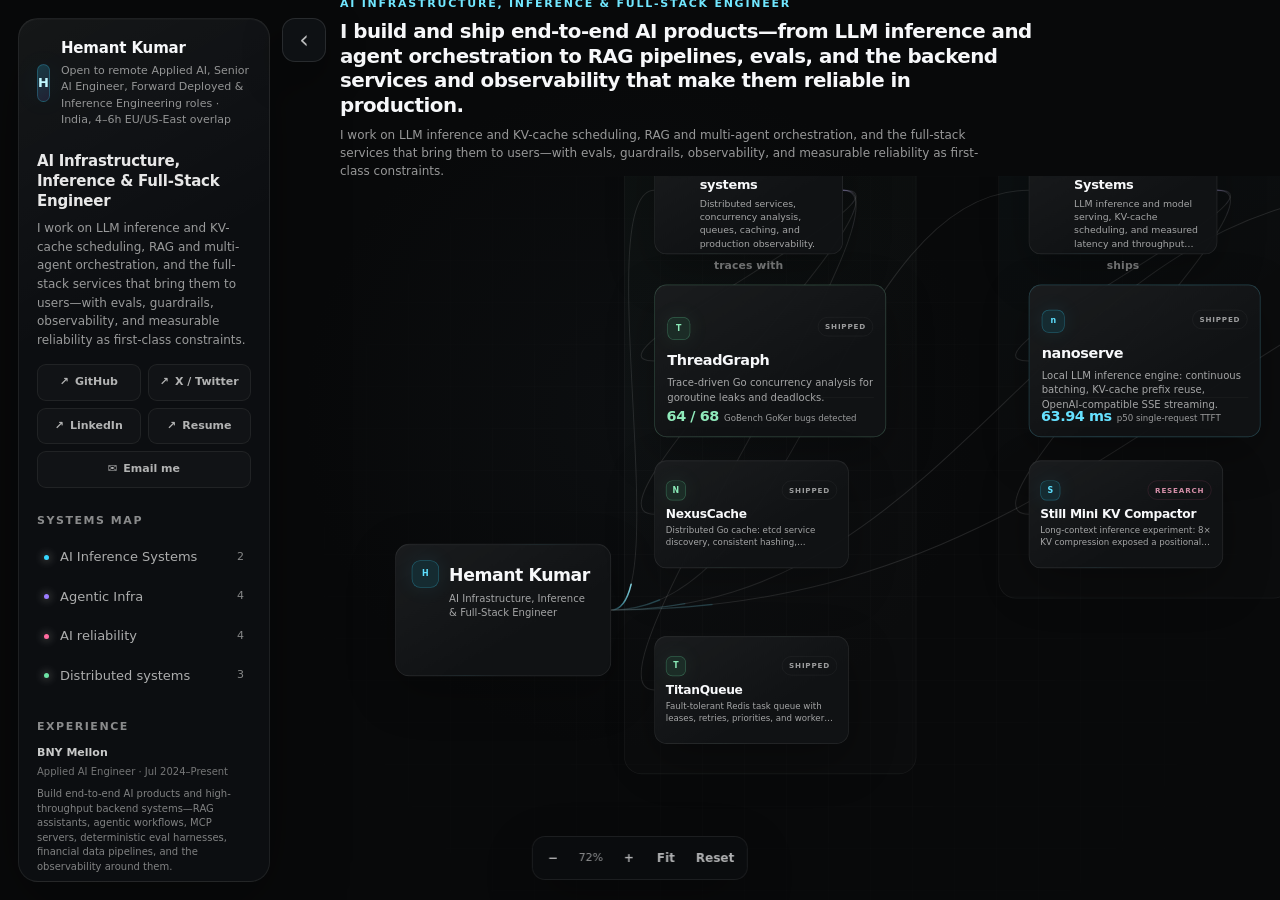
==== index.html @ 4d732bae "deploy: sharpen project copy for AI-role keywords" ====
<!doctype html>
<html lang="en">
  <head>
    <meta charset="UTF-8" />
    <meta name="viewport" content="width=device-width, initial-scale=1.0" />
    <title>Hemant Kumar — AI infrastructure & applied AI engineer</title>
    <meta
      name="description"
      content="I build AI products end to end: AI inference systems, agentic infrastructure, and the backend and evaluation systems that make them reliable."
    />
    <meta name="theme-color" content="#08090a" />
    <link
      rel="icon"
      href="data:image/svg+xml,%3Csvg xmlns='http://www.w3.org/2000/svg' viewBox='0 0 64 64'%3E%3Crect width='64' height='64' rx='16' fill='%23101416'/%3E%3Ctext x='32' y='45' font-family='Inter,system-ui,sans-serif' font-size='36' font-weight='800' fill='%2336d8ff' text-anchor='middle'%3EH%3C/text%3E%3C/svg%3E"
    />

    <meta property="og:type" content="website" />
    <meta property="og:site_name" content="Hemant Kumar" />
    <meta property="og:title" content="Hemant Kumar — AI infrastructure & applied AI engineer" />
    <meta
      property="og:description"
      content="AI inference systems, agentic infrastructure, reliability signals, and backend systems built with measured limits."
    />

    <meta name="twitter:card" content="summary" />
    <meta name="twitter:site" content="@Heman10x" />
    <meta name="twitter:creator" content="@Heman10x" />
    <meta name="twitter:title" content="Hemant Kumar — AI infrastructure & applied AI engineer" />
    <meta
      name="twitter:description"
      content="AI inference systems, agentic infrastructure, reliability signals, and backend systems built with measured limits."
    />
    <script type="module" crossorigin src="/assets/index-B07ouehG.js"></script>
    <link rel="stylesheet" crossorigin href="/assets/index-CJRcazmS.css">
  </head>
  <body>
    <div id="root"></div>
  </body>
</html>
---- assets/index-CJRcazmS.css ----
@layer properties{@supports (((-webkit-hyphens:none)) and (not (margin-trim:inline))) or ((-moz-orient:inline) and (not (color:rgb(from red r g b)))){*,:before,:after,::backdrop{--tw-rotate-x:initial;--tw-rotate-y:initial;--tw-rotate-z:initial;--tw-skew-x:initial;--tw-skew-y:initial;--tw-shadow:0 0 #0000;--tw-shadow-color:initial;--tw-shadow-alpha:100%;--tw-inset-shadow:0 0 #0000;--tw-inset-shadow-color:initial;--tw-inset-shadow-alpha:100%;--tw-ring-color:initial;--tw-ring-shadow:0 0 #0000;--tw-inset-ring-color:initial;--tw-inset-ring-shadow:0 0 #0000;--tw-ring-inset:initial;--tw-ring-offset-width:0px;--tw-ring-offset-color:#fff;--tw-ring-offset-shadow:0 0 #0000}}}@layer theme{:root,:host{--font-sans:-apple-system, BlinkMacSystemFont, "Segoe UI", Roboto, "Helvetica Neue", "Noto Sans", Arial, sans-serif, "Apple Color Emoji", "Segoe UI Emoji", "Segoe UI Symbol", "Noto Color Emoji";--font-mono:ui-monospace, SFMono-Regular, Menlo, Monaco, Consolas, "Liberation Mono", "Courier New", monospace;--default-transition-duration:.15s;--default-transition-timing-function:cubic-bezier(.4, 0, .2, 1);--default-font-family:var(--font-sans);--default-mono-font-family:var(--font-mono)}}@layer base{*,:after,:before,::backdrop{box-sizing:border-box;border:0 solid;margin:0;padding:0}::file-selector-button{box-sizing:border-box;border:0 solid;margin:0;padding:0}html,:host{-webkit-text-size-adjust:100%;tab-size:4;line-height:1.5;font-family:var(--default-font-family,-apple-system, BlinkMacSystemFont, "Segoe UI", Roboto, "Helvetica Neue", "Noto Sans", Arial, sans-serif, "Apple Color Emoji", "Segoe UI Emoji", "Segoe UI Symbol", "Noto Color Emoji");font-feature-settings:var(--default-font-feature-settings,normal);font-variation-settings:var(--default-font-variation-settings,normal);-webkit-tap-highlight-color:transparent}hr{height:0;color:inherit;border-top-width:1px}abbr:where([title]){-webkit-text-decoration:underline dotted;text-decoration:underline dotted}h1,h2,h3,h4,h5,h6{font-size:inherit;font-weight:inherit}a{color:inherit;-webkit-text-decoration:inherit;text-decoration:inherit}b,strong{font-weight:bolder}code,kbd,samp,pre{font-family:var(--default-mono-font-family,ui-monospace, SFMono-Regular, Menlo, Monaco, Consolas, "Liberation Mono", "Courier New", monospace);font-feature-settings:var(--default-mono-font-feature-settings,normal);font-variation-settings:var(--default-mono-font-variation-settings,normal);font-size:1em}small{font-size:80%}sub,sup{vertical-align:baseline;font-size:75%;line-height:0;position:relative}sub{bottom:-.25em}sup{top:-.5em}table{text-indent:0;border-color:inherit;border-collapse:collapse}:-moz-focusring:where(:not(iframe)){outline:auto}progress{vertical-align:baseline}summary{display:list-item}ol,ul,menu{list-style:none}img,svg,video,canvas,audio,iframe,embed,object{vertical-align:middle;display:block}img,video{max-width:100%;height:auto}button,input,select,optgroup,textarea{font:inherit;font-feature-settings:inherit;font-variation-settings:inherit;letter-spacing:inherit;color:inherit;opacity:1;background-color:#0000;border-radius:0}::file-selector-button{font:inherit;font-feature-settings:inherit;font-variation-settings:inherit;letter-spacing:inherit;color:inherit;opacity:1;background-color:#0000;border-radius:0}:where(select:is([multiple],[size])) optgroup{font-weight:bolder}:where(select:is([multiple],[size])) optgroup option{padding-inline-start:20px}::file-selector-button{margin-inline-end:4px}::placeholder{opacity:1}@supports (not ((-webkit-appearance:-apple-pay-button))) or (contain-intrinsic-size:1px){::placeholder{color:currentColor}@supports (color:color-mix(in lab,red,red)){::placeholder{color:color-mix(in oklab,currentcolor 50%,transparent)}}}textarea{resize:vertical}::-webkit-search-decoration{-webkit-appearance:none}::-webkit-date-and-time-value{min-height:1lh;text-align:inherit}::-webkit-datetime-edit{display:inline-flex}::-webkit-datetime-edit-fields-wrapper{padding:0}::-webkit-datetime-edit{padding-block:0}::-webkit-datetime-edit-year-field{padding-block:0}::-webkit-datetime-edit-month-field{padding-block:0}::-webkit-datetime-edit-day-field{padding-block:0}::-webkit-datetime-edit-hour-field{padding-block:0}::-webkit-datetime-edit-minute-field{padding-block:0}::-webkit-datetime-edit-second-field{padding-block:0}::-webkit-datetime-edit-millisecond-field{padding-block:0}::-webkit-datetime-edit-meridiem-field{padding-block:0}::-webkit-calendar-picker-indicator{line-height:1}:-moz-ui-invalid{box-shadow:none}button,input:where([type=button],[type=reset],[type=submit]){appearance:button}::file-selector-button{appearance:button}::-webkit-inner-spin-button{height:auto}::-webkit-outer-spin-button{height:auto}[hidden]:where(:not([hidden=until-found])){display:none!important}}@layer components;@layer utilities{.visible{visibility:visible}.sr-only{clip-path:inset(50%);white-space:nowrap;border-width:0;width:1px;height:1px;margin:-1px;padding:0;position:absolute;overflow:hidden}.fixed{position:fixed}.static{position:static}.block{display:block}.contents{display:contents}.hidden{display:none}.inline{display:inline}.table{display:table}.shrink{flex-shrink:1}.transform{transform:var(--tw-rotate-x,) var(--tw-rotate-y,) var(--tw-rotate-z,) var(--tw-skew-x,) var(--tw-skew-y,)}.resize{resize:both}.uppercase{text-transform:uppercase}.ring{--tw-ring-shadow:var(--tw-ring-inset,) 0 0 0 calc(1px + var(--tw-ring-offset-width)) var(--tw-ring-color,currentcolor);box-shadow:var(--tw-inset-shadow),var(--tw-inset-ring-shadow),var(--tw-ring-offset-shadow),var(--tw-ring-shadow),var(--tw-shadow)}.transition{transition-property:color,background-color,border-color,outline-color,text-decoration-color,fill,stroke,--tw-gradient-from,--tw-gradient-via,--tw-gradient-to,opacity,box-shadow,transform,translate,scale,rotate,filter,-webkit-backdrop-filter,backdrop-filter,display,content-visibility,overlay,pointer-events;transition-timing-function:var(--tw-ease,var(--default-transition-timing-function));transition-duration:var(--tw-duration,var(--default-transition-duration))}}:root{color-scheme:dark;font-synthesis:none;text-rendering:optimizelegibility;font-family:Inter,ui-sans-serif,system-ui,-apple-system,BlinkMacSystemFont,Segoe UI,sans-serif}*{box-sizing:border-box}html,body,#root{min-height:100%;margin:0}body{background:#08090a;min-width:320px}button,a{-webkit-tap-highlight-color:transparent}.sr-only{clip:rect(0,0,0,0);white-space:nowrap;border:0;width:1px;height:1px;margin:-1px;padding:0;position:absolute;overflow:hidden}.prototype-shell{color:#f7f8fa;background:radial-gradient(circle at 50% 46%,#1a212738,#0000 42%),#08090a;min-height:100vh;position:relative;overflow:hidden}.prototype-brand{z-index:20;-webkit-backdrop-filter:blur(18px);backdrop-filter:blur(18px);background:#0c0e10c7;border:1px solid #ffffff14;border-radius:14px;align-items:center;gap:11px;padding:8px 12px 8px 9px;display:flex;position:fixed;top:20px;left:22px;box-shadow:0 16px 50px #0000003d}.portfolio-rail{z-index:30;overscroll-behavior:contain;background:linear-gradient(150deg,#ffffff09,#0000 34%),#0e1012e6;border:1px solid #ffffff13;border-radius:20px;flex-direction:column;justify-content:space-between;width:252px;padding:18px;display:flex;position:fixed;top:18px;bottom:18px;left:18px;overflow-y:auto;box-shadow:0 24px 80px #0000004d,inset 0 1px #ffffff06}.rail-toggle{z-index:45;color:#ffffffb8;cursor:pointer;background:#0f1215fa;border:1px solid #ffffff1c;border-radius:13px;place-items:center;padding:0;font-size:24px;line-height:1;transition:background .16s,border-color .16s,color .16s;display:grid;position:fixed;box-shadow:0 14px 38px #00000057}.rail-toggle:hover,.rail-toggle:focus-visible{color:#fff;background:#171c20;border-color:#36d8ff6b}.rail-toggle:focus-visible{outline-offset:3px;outline:2px solid #36d8ff}.rail-profile{align-items:center;gap:11px;display:flex}.rail-avatar{color:#c1f7ff;background:linear-gradient(145deg,#36d8ff33,#9b7cff1f),#101416;border:1px solid #36d8ff3d;border-radius:12px;place-items:center;width:38px;height:38px;font-size:13px;font-weight:800;display:grid;box-shadow:0 0 30px #36d8ff12}.rail-profile strong,.rail-profile small{display:block}.rail-profile strong{color:#f7f8fa;letter-spacing:-.01em;font-size:13px}.rail-profile small{color:#ffffff52;margin-top:3px;font-size:8px}.rail-role{color:#ffffffd6;letter-spacing:-.015em;margin:22px 0 0;font-size:13px;font-weight:630;line-height:1.35}.rail-statement{color:#ffffff61;margin:8px 0 0;font-size:10px;line-height:1.55}.rail-links{grid-template-columns:1fr 1fr;gap:6px;margin-top:15px;display:grid}.rail-links a{color:#ffffff85;background:#ffffff06;border:1px solid #fff1;border-radius:9px;justify-content:center;align-items:center;gap:6px;padding:8px;font-size:8px;font-weight:650;text-decoration:none;transition:border-color .16s,background .16s,color .16s;display:flex}.rail-links a:hover,.rail-links a:focus-visible{color:#d4faff;background:#36d8ff0e;border-color:#36d8ff38}.rail-links a:focus-visible{outline-offset:2px;outline:2px solid #36d8ff}.rail-section{margin-top:25px}.rail-section-title{color:#ffffff3d;letter-spacing:.14em;text-transform:uppercase;margin-bottom:9px;font-size:8px;font-weight:760;display:block}.rail-domain-list{gap:2px;display:grid}.rail-domain-list button{color:#ffffff78;cursor:pointer;width:100%;font:inherit;text-align:left;background:0 0;border:0;border-radius:9px;grid-template-columns:8px 1fr auto;align-items:center;gap:8px;padding:8px 7px;font-size:9px;display:grid}.rail-domain-list button:hover,.rail-domain-list button:focus-visible,.rail-domain-list button[aria-pressed=true]{color:#ffffffd6;background:#ffffff0a}.rail-domain-list button:focus-visible{outline-offset:2px;outline:2px solid #36d8ff}.rail-domain-dot{border-radius:999px;width:5px;height:5px;box-shadow:0 0 10px}.rail-legend p{color:#ffffff4d;align-items:center;gap:8px;margin:8px 0;font-size:8px;display:flex}.rail-experience strong,.rail-skills strong{color:#ffffffc7;font-size:11px;font-weight:690;display:block}.rail-experience small{color:#ffffff6e;margin-top:3px;font-size:10px;display:block}.rail-experience p,.rail-skills p{color:#ffffff7a;margin:8px 0 0;font-size:10px;line-height:1.45}.rail-skills p{margin-top:7px}.rail-skills strong{color:#ffffffa3;font-size:10px}.rail-skills span{margin-top:2px;display:block}.legend-symbol{border-radius:3px;width:7px;height:7px;display:inline-block}.legend-project{background:#36d8ff;box-shadow:0 0 8px #36d8ff59}.legend-research{background:#ff6b9f;box-shadow:0 0 8px #ff6b9f4d}.legend-flow{background:linear-gradient(90deg,#0000,#9b7cff,#0000);border-radius:0;width:14px;height:1px}.rail-footer{color:#ffffff47;border-top:1px solid #ffffff0e;align-items:center;gap:7px;padding-top:13px;font-size:8px;font-weight:620;display:flex}.rail-live-dot{background:#6de3a5;border-radius:50%;width:5px;height:5px;box-shadow:0 0 10px #6de3a580}.brand-mark{color:#bdf5ff;background:linear-gradient(145deg,#36d8ff38,#9b7cff24),#111518;border:1px solid #5be1ff59;border-radius:9px;place-items:center;width:28px;height:28px;font-size:12px;font-weight:800;display:grid}.prototype-brand strong,.prototype-brand small{display:block}.prototype-brand strong{letter-spacing:.01em;font-size:12px}.prototype-brand small{color:#ffffff61;margin-top:2px;font-size:9px}.variant-switcher{z-index:20;-webkit-backdrop-filter:blur(18px);backdrop-filter:blur(18px);background:#0c0e10d1;border:1px solid #ffffff14;border-radius:13px;gap:4px;padding:4px;display:flex;position:fixed;top:20px;right:22px;box-shadow:0 16px 50px #0000003d}.variant-switcher button{color:#ffffff6b;cursor:pointer;font:inherit;background:0 0;border:0;border-radius:9px;padding:8px 11px;font-size:10px;font-weight:650;transition:background .16s,color .16s}.variant-switcher button:hover,.variant-switcher button:focus-visible{color:#ffffffc7}.variant-switcher button:focus-visible{outline-offset:2px;outline:2px solid #36d8ff}.variant-switcher button.is-active{color:#fff;background:#ffffff14}.prototype-viewport{cursor:grab;touch-action:none;position:absolute;overflow:hidden}.prototype-viewport.is-panning{cursor:grabbing}.canvas-grid{opacity:.55;background-image:linear-gradient(#ffffff06 1px,#0000 1px),linear-gradient(90deg,#ffffff06 1px,#0000 1px);background-size:42px 42px;position:absolute;inset:0;-webkit-mask-image:radial-gradient(circle,#000 20%,#0000 92%);mask-image:radial-gradient(circle,#000 20%,#0000 92%)}.graph-world{transform-origin:0 0;position:absolute;top:0;left:0}.graph-world.is-settling{transition:transform .22s cubic-bezier(.22,1,.36,1)}.graph-world.is-direct{will-change:transform;transition:none}.graph-edges{z-index:2;pointer-events:none;position:absolute;inset:0;overflow:visible}.edge-base{fill:none;stroke:#ffffff1c;stroke-width:1.4px;vector-effect:non-scaling-stroke}.edge-beam{fill:none;stroke:url(#edge-beam);stroke-dasharray:.08 .92;stroke-linecap:round;stroke-width:2px;vector-effect:non-scaling-stroke}.edge-beam.is-animated{animation:4.8s linear infinite edge-travel}.graph-edges.is-paused .edge-beam.is-animated{animation-play-state:paused}.edge-label{fill:#ffffff47;letter-spacing:.01em;text-anchor:middle;font-size:10px;font-weight:550}.edge-group,.domain-backdrop,.graph-node{transition:opacity .22s,border-color .22s,box-shadow .22s}.edge-group.is-muted{opacity:.08}@keyframes edge-travel{0%{stroke-dashoffset:1px}to{stroke-dashoffset:0}}.domain-backdrop{z-index:1;background:linear-gradient(145deg,var(--domain-color),#ffffff02 58%),#ffffff02;border:1px solid #ffffff0e;border-radius:24px;position:absolute}@supports (color:color-mix(in lab,red,red)){.domain-backdrop{background:linear-gradient(145deg,color-mix(in srgb,var(--domain-color) 3%,transparent),#ffffff02 58%),#ffffff02}}.domain-backdrop{box-shadow:inset 0 1px #ffffff04}.domain-backdrop.is-muted{opacity:.16;filter:saturate(.35)}.domain-backdrop>span{color:var(--domain-color);position:absolute;top:20px;left:22px}@supports (color:color-mix(in lab,red,red)){.domain-backdrop>span{color:color-mix(in srgb,var(--domain-color) 62%,white 16%)}}.domain-backdrop>span{letter-spacing:.16em;font-size:9px;font-weight:750}.graph-node{z-index:4;color:#f7f8fa;background:linear-gradient(150deg,#ffffff0b,#0000 65%),#111315f5;border:1px solid #ffffff16;position:absolute;overflow:hidden;box-shadow:0 22px 65px #00000047,inset 0 1px #ffffff06}button.graph-node{appearance:none;cursor:pointer;font:inherit;text-align:left;margin:0}button.graph-node:focus-visible{outline:2px solid var(--domain-color,#36d8ff)}@supports (color:color-mix(in lab,red,red)){button.graph-node:focus-visible{outline:2px solid color-mix(in srgb,var(--domain-color,#36d8ff) 80%,white)}}button.graph-node:focus-visible{outline-offset:4px}.graph-node.is-selected{border-color:var(--domain-color,#36d8ff)}@supports (color:color-mix(in lab,red,red)){.graph-node.is-selected{border-color:color-mix(in srgb,var(--domain-color,#36d8ff) 52%,white 8%)}}.graph-node.is-selected{box-shadow:0 0 0 1px var(--domain-color,#36d8ff),0 24px 80px var(--domain-color,#36d8ff)}@supports (color:color-mix(in lab,red,red)){.graph-node.is-selected{box-shadow:0 0 0 1px color-mix(in srgb,var(--domain-color,#36d8ff) 16%,transparent),0 24px 80px color-mix(in srgb,var(--domain-color,#36d8ff) 12%,#00000061)}}.graph-node:after{border-radius:inherit;background:linear-gradient(120deg,transparent 36%,var(--domain-color,#36d8ff),transparent 64%) border-box;border:1px solid #0000;position:absolute;inset:-1px}@supports (color:color-mix(in lab,red,red)){.graph-node:after{background:linear-gradient(120deg,transparent 36%,color-mix(in srgb,var(--domain-color,#36d8ff) 22%,transparent),transparent 64%) border-box}}.graph-node:after{content:"";opacity:.55;pointer-events:none;-webkit-mask-image:linear-gradient(#000 0 0),linear-gradient(#000 0 0);mask-image:linear-gradient(#000 0 0),linear-gradient(#000 0 0);-webkit-mask-position:0 0,0 0;mask-position:0 0,0 0;-webkit-mask-size:auto,auto;mask-size:auto,auto;-webkit-mask-repeat:repeat,repeat;mask-repeat:repeat,repeat;-webkit-mask-clip:padding-box,border-box;mask-clip:padding-box,border-box;-webkit-mask-origin:padding-box,border-box;mask-origin:padding-box,border-box;-webkit-mask-composite:xor;mask-composite:exclude;-webkit-mask-source-type:auto,auto;mask-mode:match-source,match-source}.profile-node{border-radius:20px;grid-template-columns:auto 1fr;gap:14px;padding:22px;display:grid}.profile-node h2,.domain-node h3,.project-node h3{letter-spacing:-.025em;margin:0;font-weight:680}.profile-node h2{margin-top:3px;font-size:19px}.profile-node p,.domain-node p,.project-node p{color:#ffffff6b;margin:0;line-height:1.45}.profile-node p{margin-top:4px;font-size:11px}.node-icon{border:1px solid var(--domain-color,#36d8ff);flex:none;place-items:center;width:32px;height:32px;display:grid}@supports (color:color-mix(in lab,red,red)){.node-icon{border:1px solid color-mix(in srgb,var(--domain-color,#36d8ff) 28%,transparent)}}.node-icon{background:var(--domain-color,#36d8ff);border-radius:10px}@supports (color:color-mix(in lab,red,red)){.node-icon{background:color-mix(in srgb,var(--domain-color,#36d8ff) 12%,#101315)}}.node-icon{color:var(--domain-color,#36d8ff)}@supports (color:color-mix(in lab,red,red)){.node-icon{color:color-mix(in srgb,var(--domain-color,#36d8ff) 80%,white 20%)}}.node-icon{box-shadow:0 0 30px var(--domain-color,#36d8ff);font-size:11px;font-weight:800}@supports (color:color-mix(in lab,red,red)){.node-icon{box-shadow:0 0 30px color-mix(in srgb,var(--domain-color,#36d8ff) 9%,transparent)}}.node-icon-profile{border-radius:12px;width:38px;height:38px}.node-kicker{color:#ffffff47;letter-spacing:.17em;font-size:8px;font-weight:750;display:block}.profile-signal{color:#ffffff4d;align-items:center;gap:7px;font-size:8px;font-weight:600;display:flex;position:absolute;bottom:16px;right:18px}.profile-signal span{background:#6de3a5;border-radius:999px;width:5px;height:5px;box-shadow:0 0 12px #6de3a59e}.domain-node{border-radius:17px;align-items:flex-start;gap:12px;padding:18px;display:flex}.domain-node h3{margin-top:4px;font-size:14px}.domain-node p{margin-top:5px;font-size:9px}.project-node{border-radius:17px;padding:17px;overflow:hidden}.project-node.is-featured{border-color:var(--domain-color)}@supports (color:color-mix(in lab,red,red)){.project-node.is-featured{border-color:color-mix(in srgb,var(--domain-color) 18%,#ffffff12)}}.project-node.is-secondary .node-icon{border-radius:9px;width:28px;height:28px}.project-node.is-secondary h3{margin-top:9px;font-size:12px;line-height:1.12}.project-node.is-secondary p{-webkit-line-clamp:2;-webkit-box-orient:vertical;margin-top:5px;font-size:8px;line-height:1.35;display:-webkit-box;overflow:hidden}.project-node-topline{justify-content:space-between;align-items:flex-start;display:flex}.project-node h3{margin-top:13px;font-size:15px}.project-node p{margin-top:6px;font-size:9px}.status-pill{color:#ffffff57;letter-spacing:.11em;text-transform:uppercase;border:1px solid #ffffff0f;border-radius:999px;padding:4px 7px;font-size:7px;font-weight:700}.status-research{color:#ffa0c18f;border-color:#ff6b9f26}.node-evidence{border-top:1px solid #ffffff0e;align-items:baseline;gap:7px;padding-top:10px;display:flex;position:absolute;bottom:14px;left:16px;right:16px}.node-evidence strong{color:var(--domain-color)}@supports (color:color-mix(in lab,red,red)){.node-evidence strong{color:color-mix(in srgb,var(--domain-color) 76%,white 24%)}}.node-evidence strong{letter-spacing:-.03em;font-size:14px}.prototype-caption{z-index:10;color:#ffffff75;-webkit-backdrop-filter:blur(16px);backdrop-filter:blur(16px);background:#0c0e10b8;border:1px solid #ffffff0f;border-radius:999px;align-items:center;gap:8px;padding:8px 11px;font-size:9px;display:flex;position:fixed;bottom:20px;right:22px}.canvas-controls{z-index:16;-webkit-backdrop-filter:blur(18px);backdrop-filter:blur(18px);background:#0c0e10d1;border:1px solid #ffffff13;border-radius:13px;align-items:center;gap:3px;padding:4px;display:flex;position:fixed;bottom:20px;left:50%;transform:translate(-50%);box-shadow:0 16px 50px #0000003d}.canvas-controls button{color:#ffffff80;cursor:pointer;min-width:32px;height:30px;font:inherit;background:0 0;border:0;border-radius:8px;padding:0 9px;font-size:9px;font-weight:650}.canvas-controls button:hover,.canvas-controls button:focus-visible{color:#fff;background:#ffffff12}.canvas-controls button:focus-visible{outline-offset:2px;outline:2px solid #36d8ff}.canvas-controls>span{color:#ffffff47;text-align:center;min-width:38px;font-size:8px}.prototype-caption span{color:#6de3a5;letter-spacing:.13em;text-transform:uppercase;font-size:8px;font-weight:750}.prototype-loading{color:#ffffff57;letter-spacing:.04em;place-items:center;min-height:100vh;font-size:12px;display:grid}.mobile-portfolio{color:#f6f7f8;background:radial-gradient(circle at 80% 0,#36d8ff14,#0000 28rem),#08090a;width:100%;max-width:520px;min-height:100vh;margin:0 auto;overflow:hidden}.mobile-hero,.mobile-work,.mobile-more,.mobile-footer{padding-left:20px;padding-right:20px}.mobile-hero{border-bottom:1px solid #ffffff0f;padding-top:24px;padding-bottom:44px}.mobile-profile-row{align-items:center;gap:11px;display:flex}.mobile-profile-row strong,.mobile-profile-row small{display:block}.mobile-profile-row strong{font-size:13px}.mobile-profile-row small{color:#ffffff4d;margin-top:3px;font-size:8px}.mobile-kicker{color:#71e7ff;letter-spacing:.16em;margin:54px 0 0;font-size:9px;font-weight:760}.mobile-hero h1{letter-spacing:-.055em;max-width:510px;margin:12px 0 0;font-size:clamp(34px,10vw,52px);font-weight:680;line-height:.98}.mobile-intro{color:#ffffff75;max-width:500px;margin:18px 0 0;font-size:13px;line-height:1.6}.mobile-profile-links{flex-wrap:wrap;gap:8px;margin-top:24px;display:flex}.mobile-profile-links a{color:#ffffff94;background:#ffffff06;border:1px solid #ffffff14;border-radius:10px;padding:9px 11px;font-size:9px;font-weight:650;text-decoration:none}.mobile-profile-links a:focus-visible{outline-offset:2px;outline:2px solid #36d8ff}.mobile-section-heading{justify-content:space-between;align-items:flex-end;gap:16px;display:flex}.mobile-section-heading span,.mobile-more>span{color:#ffffff47;letter-spacing:.15em;font-size:8px;font-weight:760}.mobile-section-heading h2,.mobile-more>h2{letter-spacing:-.035em;margin:6px 0 0;font-size:23px}.mobile-section-heading small{color:#ffffff47;font-size:8px}.mobile-domain-heading{align-items:flex-start;gap:10px;display:flex}.mobile-domain-heading>span{background:var(--domain-color);width:7px;height:7px;box-shadow:0 0 12px var(--domain-color);border-radius:3px;margin-top:4px}@supports (color:color-mix(in lab,red,red)){.mobile-domain-heading>span{box-shadow:0 0 12px color-mix(in srgb,var(--domain-color) 42%,transparent)}}.mobile-domain-heading p{color:var(--domain-color);margin:0}@supports (color:color-mix(in lab,red,red)){.mobile-domain-heading p{color:color-mix(in srgb,var(--domain-color) 70%,white 8%)}}.mobile-domain-heading p{letter-spacing:.14em;font-size:7px;font-weight:760}.mobile-domain-heading h2{letter-spacing:-.025em;margin:4px 0 0;font-size:16px}.mobile-project-list{gap:11px;margin-top:15px;display:grid}.mobile-project{border:1px solid var(--domain-color);padding:16px}@supports (color:color-mix(in lab,red,red)){.mobile-project{border:1px solid color-mix(in srgb,var(--domain-color) 13%,#ffffff0f)}}.mobile-project{background:linear-gradient(145deg,var(--domain-color),transparent 42%),#ffffff05;border-radius:16px}@supports (color:color-mix(in lab,red,red)){.mobile-project{background:linear-gradient(145deg,color-mix(in srgb,var(--domain-color) 4%,transparent),transparent 42%),#ffffff05}}.mobile-project-heading{justify-content:space-between;align-items:flex-start;gap:16px;display:flex}.mobile-project-heading h3{letter-spacing:-.035em;margin:9px 0 0;font-size:18px}.mobile-project-heading>strong{color:var(--domain-color)}@supports (color:color-mix(in lab,red,red)){.mobile-project-heading>strong{color:color-mix(in srgb,var(--domain-color) 82%,white 18%)}}.mobile-project-heading>strong{letter-spacing:-.04em;font-size:19px}.mobile-project-tagline{color:#ffffff7a;margin:8px 0 0;font-size:11px;line-height:1.55}.mobile-evidence{border-top:1px solid #ffffff0e;margin-top:14px;padding-top:12px}.mobile-evidence span{color:#ffffff78;font-size:9px;font-weight:650}.mobile-evidence p{color:#ffffff47;margin:5px 0 0;font-size:9px;line-height:1.5}.mobile-project details{border-top:1px solid #ffffff0e;border-bottom:1px solid #ffffff0e;margin-top:14px;padding:11px 0}.mobile-project summary{color:#ffffff73;cursor:pointer;font-size:9px;font-weight:650}.mobile-detail-block{margin-top:14px}.mobile-project details span{color:var(--domain-color)}@supports (color:color-mix(in lab,red,red)){.mobile-project details span{color:color-mix(in srgb,var(--domain-color) 65%,white 8%)}}.mobile-project details span{letter-spacing:.12em;text-transform:uppercase;font-size:7px;font-weight:750}.mobile-project details p{color:#ffffff61;margin:5px 0 0;font-size:10px;line-height:1.6}.mobile-project-footer{justify-content:space-between;align-items:center;gap:12px;margin-top:13px;display:flex}.mobile-project-footer>div{flex-wrap:wrap;gap:5px;display:flex}.mobile-project-footer>div span{color:#ffffff42;font-size:7px}.mobile-project-footer a{color:var(--domain-color);flex:none}@supports (color:color-mix(in lab,red,red)){.mobile-project-footer a{color:color-mix(in srgb,var(--domain-color) 68%,white 18%)}}.mobile-project-footer a{font-size:8px;font-weight:680;text-decoration:none}.mobile-experience{border-top:1px solid #ffffff12;margin-top:24px;padding-top:22px}.mobile-experience>span,.mobile-experience dt{color:#ffffff80;letter-spacing:.12em;text-transform:uppercase;font-size:9px;font-weight:750}.mobile-experience h2{margin:7px 0 0;font-size:17px}.mobile-experience>small,.mobile-experience>p,.mobile-experience dd{color:#ffffff94;font-size:12px;line-height:1.5}.mobile-experience>small{margin-top:4px;display:block}.mobile-experience>p{margin:10px 0 0}.mobile-experience-skills-title{margin-top:18px;display:block}.mobile-experience dl{gap:10px;margin:10px 0 0;display:grid}.mobile-experience dt,.mobile-experience dd{margin:0}.mobile-experience dd{margin-top:3px}.mobile-more>div{gap:7px;margin-top:17px;display:grid}.mobile-more a{color:inherit;background:#ffffff05;border:1px solid #ffffff0f;border-radius:13px;padding:14px 38px 14px 14px;text-decoration:none;display:block;position:relative}.mobile-more a>span,.mobile-more a>small{display:block}.mobile-more a>small{color:#ffffff4d;text-overflow:ellipsis;white-space:nowrap;margin-top:4px;font-size:8px;overflow:hidden}.mobile-more a>strong{color:#ffffff4d;font-size:10px;position:absolute;top:50%;right:15px;transform:translateY(-50%)}.mobile-footer{color:#ffffff4d;border-top:1px solid #ffffff0f;align-items:center;gap:8px;padding-top:18px;padding-bottom:24px;font-size:8px;display:flex}.project-drawer{z-index:40;overscroll-behavior:contain;border:1px solid var(--domain-color);width:min(390px,100vw - 36px);max-height:calc(100dvh - 92px);padding:21px;position:fixed;top:74px;bottom:18px;right:18px;overflow:auto}@supports (color:color-mix(in lab,red,red)){.project-drawer{border:1px solid color-mix(in srgb,var(--domain-color) 17%,#ffffff12)}}.project-drawer{background:linear-gradient(155deg,var(--domain-color),transparent 30%),#0e1012f5;border-radius:20px}@supports (color:color-mix(in lab,red,red)){.project-drawer{background:linear-gradient(155deg,color-mix(in srgb,var(--domain-color) 5%,transparent),transparent 30%),#0e1012f5}}.project-drawer{scrollbar-color:#ffffff1f transparent;scrollbar-width:thin;box-shadow:0 28px 100px #0000008c,inset 0 1px #ffffff08}.drawer-header{justify-content:space-between;align-items:center;display:flex}.drawer-header>div{align-items:center;gap:8px;display:flex}.drawer-header button{color:#ffffff70;cursor:pointer;width:30px;height:30px;font:inherit;background:#ffffff06;border:1px solid #ffffff12;border-radius:9px;place-items:center;font-size:16px;display:grid}.drawer-header button:hover,.drawer-header button:focus-visible{color:#fff;border-color:#ffffff29}.drawer-header button:focus-visible{outline:2px solid var(--domain-color);outline-offset:2px}.drawer-eyebrow{color:var(--domain-color)}@supports (color:color-mix(in lab,red,red)){.drawer-eyebrow{color:color-mix(in srgb,var(--domain-color) 76%,white 12%)}}.drawer-eyebrow{letter-spacing:.13em;text-transform:uppercase;font-size:8px;font-weight:760}.project-drawer h2{color:#f6f7f8;letter-spacing:-.04em;max-width:330px;margin:22px 0 0;font-size:24px;font-weight:670;line-height:1.13}.drawer-project-name{color:#ffffff4d;margin:9px 0 0;font-size:10px}.project-drawer section{margin-top:24px}.drawer-label{color:#ffffff45;letter-spacing:.13em;text-transform:uppercase;margin-bottom:7px;font-size:8px;font-weight:760;display:block}.project-drawer section>p{color:#ffffff85;margin:0;font-size:11px;line-height:1.65}.drawer-evidence-grid{gap:8px;display:grid}.drawer-evidence-grid article{background:#ffffff05;border:1px solid #ffffff0f;border-radius:12px;padding:13px}.drawer-evidence-grid strong,.drawer-evidence-grid span{display:block}.drawer-evidence-grid strong{color:var(--domain-color)}@supports (color:color-mix(in lab,red,red)){.drawer-evidence-grid strong{color:color-mix(in srgb,var(--domain-color) 80%,white 20%)}}.drawer-evidence-grid strong{letter-spacing:-.04em;font-size:19px}.drawer-evidence-grid span{color:#ffffff8f;margin-top:2px;font-size:9px;font-weight:650}.drawer-evidence-grid p{color:#ffffff4f;margin:8px 0 0;font-size:9px;line-height:1.5}.drawer-limit{background:#ffb86806;border:1px solid #ffb8681a;border-radius:12px;padding:12px 13px}.drawer-stack{flex-wrap:wrap;gap:6px;margin-top:20px;margin-bottom:0;padding:0;list-style:none;display:flex}.drawer-stack li{color:#ffffff57;border:1px solid #ffffff0f;border-radius:999px;padding:5px 8px;font-size:8px}.drawer-github{border:1px solid var(--domain-color);justify-content:space-between;align-items:center;margin-top:22px;padding:11px 12px;display:flex}@supports (color:color-mix(in lab,red,red)){.drawer-github{border:1px solid color-mix(in srgb,var(--domain-color) 18%,#ffffff0f)}}.drawer-github{background:var(--domain-color);border-radius:11px}@supports (color:color-mix(in lab,red,red)){.drawer-github{background:color-mix(in srgb,var(--domain-color) 5%,transparent)}}.drawer-github{color:var(--domain-color)}@supports (color:color-mix(in lab,red,red)){.drawer-github{color:color-mix(in srgb,var(--domain-color) 64%,white 26%)}}.drawer-github{font-size:9px;font-weight:680;text-decoration:none}.drawer-github:hover,.drawer-github:focus-visible{background:var(--domain-color)}@supports (color:color-mix(in lab,red,red)){.drawer-github:hover,.drawer-github:focus-visible{background:color-mix(in srgb,var(--domain-color) 9%,transparent)}}.drawer-github:focus-visible{outline:2px solid var(--domain-color);outline-offset:2px}.portfolio-hero{z-index:25;pointer-events:none;flex-direction:column;justify-content:center;padding:0 32px 0 0;display:flex;position:fixed;right:0;overflow:hidden}.hero-kicker{color:#71e7ff;letter-spacing:.16em;text-transform:uppercase;margin:0;font-size:11px;font-weight:760}.portfolio-hero h1{letter-spacing:-.026em;max-width:700px;margin:8px 0 0;font-size:clamp(17px,1.55vw,22px);font-weight:660;line-height:1.24}.hero-statement{color:#ffffff94;max-width:640px;margin:8px 0 0;font-size:12px;line-height:1.5}.rail-profile strong{font-size:15px}.rail-profile small{color:#ffffff8c;font-size:11px}.rail-role{color:#ffffffe6;font-size:15px}.rail-statement{color:#ffffff94;font-size:12px}.rail-links{grid-template-columns:1fr 1fr;gap:7px}.rail-links a{color:#ffffffad;padding:9px;font-size:11px}.rail-links a:last-child{grid-column:1/-1}.rail-section-title{color:#ffffff85;font-size:11px}.rail-domain-list button{color:#ffffffa8;padding:9px 7px;font-size:13px}.rail-domain-list small{color:#ffffff80;font-size:11px}.rail-legend p{color:#ffffff94;font-size:12px}.rail-footer{color:#ffffff8c;font-size:11px}.legend-project{box-shadow:none;background:#ffffffb8;border-radius:3px}.legend-research{box-shadow:none;background:0 0;border:1px dashed #ffffff8c;border-radius:999px}.domain-backdrop>span{font-size:13px}.node-kicker{color:#ffffff80;font-size:11px}.status-pill{color:#ffffff94;padding:5px 9px;font-size:10px}.status-research{color:#ffaac8d1}.profile-node h2{font-size:24px}.profile-node p{font-size:14px}.profile-signal{color:#ffffff8c;font-size:11px}.domain-node h3{font-size:18px}.domain-node p{-webkit-line-clamp:4;-webkit-box-orient:vertical;font-size:13px;display:-webkit-box;overflow:hidden}.project-node h3{font-size:20px}.project-node p{-webkit-line-clamp:3;-webkit-box-orient:vertical;font-size:14px;display:-webkit-box;overflow:hidden}.project-node.is-secondary{opacity:1;padding:15px}.project-node.is-secondary h3{font-size:17px}.project-node.is-secondary p{font-size:12px}.profile-node p,.domain-node p,.project-node p{color:#ffffff9e}.node-evidence strong{font-size:20px}.node-evidence span{color:#ffffff94;font-size:12px}.edge-label{fill:#ffffff80;font-size:15px}.graph-node.is-muted{opacity:.28}.canvas-controls button{color:#ffffffad;height:34px;font-size:12px}.canvas-controls>span{color:#ffffff8c;font-size:11px}.project-drawer{flex-direction:column;display:flex;overflow:hidden}.drawer-body{overscroll-behavior:contain;scrollbar-color:#ffffff29 transparent;scrollbar-width:thin;flex:auto;min-height:0;overflow-y:auto;-webkit-mask-image:linear-gradient(#000 calc(100% - 22px),#0000);mask-image:linear-gradient(#000 calc(100% - 22px),#0000)}.drawer-eyebrow{font-size:11px}.drawer-project-name{color:#ffffff8c;font-size:12px}.drawer-label{color:#ffffff8c;font-size:11px}.project-drawer section>p{color:#ffffffad;font-size:13px}.drawer-evidence-grid span{color:#ffffffb3;font-size:12px}.drawer-evidence-grid p{color:#ffffff94;font-size:12px}.project-drawer section.drawer-limit>p{color:#ffe2c3b8}.drawer-stack li{color:#fff9;padding:5px 9px;font-size:11px}.drawer-github{flex:none;margin-top:14px;padding:13px 14px;font-size:13px}.mobile-portfolio{background:radial-gradient(circle at 86% -8%,#36d8ff1c,#0000 30rem),#08090a;max-width:680px;overflow:clip visible}.mobile-hero,.mobile-work,.mobile-experience,.mobile-more,.mobile-footer{padding-left:clamp(20px,5vw,32px);padding-right:clamp(20px,5vw,32px)}.mobile-hero{padding-top:22px;padding-bottom:36px}.mobile-profile-row{gap:10px}.mobile-profile-row strong{font-size:14px;font-weight:680}.mobile-profile-row small{color:#ffffff94;margin-top:3px;font-size:12px;line-height:1.35}.mobile-hero h1{letter-spacing:-.038em;text-wrap:balance;max-width:18ch;margin-top:48px;font-size:clamp(34px,9.5vw,48px);font-weight:720;line-height:1.02}.mobile-intro{color:#ffffffb8;text-wrap:pretty;max-width:58ch;margin-top:18px;font-size:16px;line-height:1.55}.mobile-profile-links{gap:9px;margin-top:24px}.mobile-profile-links a{color:#ffffffd6;background:0 0;border:1px solid #ffffff24;border-radius:8px;align-items:center;min-height:44px;padding:0 14px;font-size:14px;font-weight:650;text-decoration:none;transition:border-color .16s ease-out,background-color .16s ease-out;display:inline-flex}.mobile-profile-links a:hover{background:#36d8ff12;border-color:#36d8ff85}.mobile-profile-links a:focus-visible,.mobile-project-row summary:focus-visible,.mobile-more a:focus-visible,.mobile-footer a:focus-visible,.mobile-case-footer a:focus-visible{outline-offset:3px;outline:2px solid #36d8ff}.mobile-work{padding-top:38px;padding-bottom:10px}.mobile-section-heading{display:block}.mobile-section-heading p,.mobile-more>p,.mobile-experience>p:first-child{color:#ffffff85;margin:0;font-size:13px;font-weight:650}.mobile-section-heading h2,.mobile-more>h2{letter-spacing:-.036em;text-wrap:balance;max-width:15ch;margin:7px 0 0;font-size:clamp(25px,7vw,33px);font-weight:690;line-height:1.08}.mobile-section-heading small{color:#ffffff8f;max-width:42ch;margin-top:10px;font-size:13px;line-height:1.45;display:block}.mobile-primary-project{--domain-color:#36d8ff;background:#36d8ff09;border:1px solid #36d8ff47;border-radius:12px;margin-top:30px;padding:18px}.mobile-primary-heading{justify-content:space-between;align-items:flex-start;gap:16px;display:flex}.mobile-primary-heading h3{letter-spacing:-.035em;margin:10px 0 0;font-size:24px}.mobile-primary-heading>span{color:#36d8ffc7;font-size:13px;font-weight:650}.mobile-primary-project>p{color:#ffffffb3;text-wrap:pretty;margin:10px 0 0;font-size:15px;line-height:1.5}.mobile-domain{margin-top:34px}.mobile-domain-heading{align-items:center;gap:9px}.mobile-domain-heading>span{width:8px;height:8px;box-shadow:none;border-radius:50%;flex:none;margin:0}.mobile-domain-heading h3{color:#ffffffe0;letter-spacing:-.012em;margin:0;font-size:16px;font-weight:680}.mobile-project-list{border-top:1px solid var(--domain-color);gap:0;margin-top:10px}@supports (color:color-mix(in lab,red,red)){.mobile-project-list{border-top:1px solid color-mix(in srgb,var(--domain-color) 20%,#ffffff14)}}.mobile-project-row{border-bottom:1px solid var(--domain-color)}@supports (color:color-mix(in lab,red,red)){.mobile-project-row{border-bottom:1px solid color-mix(in srgb,var(--domain-color) 15%,#ffffff14)}}.mobile-project-row summary{cursor:pointer;grid-template-columns:auto minmax(0,1fr) auto;align-items:center;gap:11px;min-height:72px;list-style:none;display:grid}.mobile-project-row summary::-webkit-details-marker{display:none}.mobile-project-row-copy{min-width:0}.mobile-project-row-copy strong,.mobile-project-row-copy small{display:block}.mobile-project-row-copy strong{color:#ffffffe6;letter-spacing:-.015em;font-size:16px;font-weight:680}.mobile-project-row-copy small{color:#ffffff94;-webkit-line-clamp:2;-webkit-box-orient:vertical;margin-top:3px;font-size:13px;line-height:1.35;display:-webkit-box;overflow:hidden}.mobile-project-row-evidence{color:var(--domain-color)}@supports (color:color-mix(in lab,red,red)){.mobile-project-row-evidence{color:color-mix(in srgb,var(--domain-color) 76%,white 24%)}}.mobile-project-row-evidence{letter-spacing:-.02em;text-align:right;white-space:nowrap;font-size:14px;font-weight:700}.mobile-case-file{margin-top:18px}.mobile-project-row .mobile-case-file{border-top:1px solid #ffffff12;margin:0 0 18px;padding:15px 0 1px}.mobile-case-evidence{grid-template-columns:repeat(3,minmax(0,1fr));gap:10px;display:grid}.mobile-case-evidence>div{min-width:0}.mobile-case-evidence strong,.mobile-case-evidence span{display:block}.mobile-case-evidence strong{color:var(--domain-color)}@supports (color:color-mix(in lab,red,red)){.mobile-case-evidence strong{color:color-mix(in srgb,var(--domain-color) 74%,white 26%)}}.mobile-case-evidence strong{letter-spacing:-.045em;font-variant-numeric:tabular-nums;font-size:clamp(18px,5.3vw,23px);font-weight:720;line-height:1}.mobile-case-evidence span{color:#ffffff9e;margin-top:6px;font-size:12px;line-height:1.3}.mobile-case-notes{gap:16px;margin:22px 0 0;display:grid}.mobile-case-notes div{gap:4px;display:grid}.mobile-case-notes dt{color:var(--domain-color)}@supports (color:color-mix(in lab,red,red)){.mobile-case-notes dt{color:color-mix(in srgb,var(--domain-color) 62%,white 38%)}}.mobile-case-notes dt{font-size:12px;font-weight:700}.mobile-case-notes dd{color:#ffffffb8;text-wrap:pretty;margin:0;font-size:15px;line-height:1.5}.mobile-case-notes .mobile-case-limit dt,.mobile-case-notes .mobile-case-limit dd{color:#ffe2c3d6}.mobile-case-footer{border-top:1px solid #ffffff14;justify-content:space-between;align-items:center;gap:16px;margin-top:22px;padding-top:13px;display:flex}.mobile-case-footer p{color:#ffffff80;margin:0;font-size:12px;line-height:1.4}.mobile-case-footer a{min-height:44px;color:var(--domain-color);flex:none;align-items:center;display:inline-flex}@supports (color:color-mix(in lab,red,red)){.mobile-case-footer a{color:color-mix(in srgb,var(--domain-color) 72%,white 28%)}}.mobile-case-footer a{font-size:14px;font-weight:700;text-decoration:none}.mobile-experience{border-top:1px solid #ffffff1f;margin-top:38px;padding-top:30px;padding-bottom:8px}.mobile-experience h2{letter-spacing:-.032em;margin:7px 0 0;font-size:24px}.mobile-experience>small{color:#ffffffa3;margin-top:5px;font-size:14px;line-height:1.45;display:block}.mobile-experience>p:not(:first-child){color:#ffffffb8;text-wrap:pretty;max-width:58ch;margin:14px 0 0;font-size:15px;line-height:1.55}.mobile-experience h3{margin:26px 0 0;font-size:16px}.mobile-experience dl{gap:14px;margin-top:13px}.mobile-experience dt{color:#ffffffd9;letter-spacing:0;text-transform:none;font-size:14px;font-weight:680}.mobile-experience dd{color:#ffffffa6;margin-top:4px;font-size:14px;line-height:1.5}.mobile-more{padding-top:38px;padding-bottom:36px}.mobile-more>div{border-top:1px solid #ffffff1a;gap:0;margin-top:14px}.mobile-more a{background:0 0;border:0;border-bottom:1px solid #ffffff1a;border-radius:0;min-height:68px;padding:13px 40px 13px 0}.mobile-more a>span{font-size:15px;font-weight:680}.mobile-more a>small{color:#ffffff94;white-space:normal;max-width:45ch;margin-top:4px;font-size:13px;line-height:1.35}.mobile-more a>strong{color:#ffffffb8;font-size:16px;right:2px}.mobile-footer{color:#ffffffb3;flex-wrap:wrap;gap:6px 16px;padding-top:20px;padding-bottom:28px;font-size:14px;display:flex}.mobile-footer a{min-height:44px;color:inherit;align-items:center;text-decoration:none;display:inline-flex}@media(max-width:360px){body{min-width:0}.mobile-hero h1{font-size:32px}.mobile-case-evidence{gap:7px}.mobile-case-evidence strong{font-size:18px}.mobile-case-evidence span{font-size:11px}.mobile-project-row summary{grid-template-columns:auto minmax(0,1fr);padding:10px 0}.mobile-project-row-evidence{text-align:left;grid-column:2}}@media(prefers-reduced-motion:reduce){.edge-beam{opacity:0;animation:none}.graph-world,.variant-switcher button{transition:none}}@property --tw-rotate-x{syntax:"*";inherits:false}@property --tw-rotate-y{syntax:"*";inherits:false}@property --tw-rotate-z{syntax:"*";inherits:false}@property --tw-skew-x{syntax:"*";inherits:false}@property --tw-skew-y{syntax:"*";inherits:false}@property --tw-shadow{syntax:"*";inherits:false;initial-value:0 0 #0000}@property --tw-shadow-color{syntax:"*";inherits:false}@property --tw-shadow-alpha{syntax:"<percentage>";inherits:false;initial-value:100%}@property --tw-inset-shadow{syntax:"*";inherits:false;initial-value:0 0 #0000}@property --tw-inset-shadow-color{syntax:"*";inherits:false}@property --tw-inset-shadow-alpha{syntax:"<percentage>";inherits:false;initial-value:100%}@property --tw-ring-color{syntax:"*";inherits:false}@property --tw-ring-shadow{syntax:"*";inherits:false;initial-value:0 0 #0000}@property --tw-inset-ring-color{syntax:"*";inherits:false}@property --tw-inset-ring-shadow{syntax:"*";inherits:false;initial-value:0 0 #0000}@property --tw-ring-inset{syntax:"*";inherits:false}@property --tw-ring-offset-width{syntax:"<length>";inherits:false;initial-value:0}@property --tw-ring-offset-color{syntax:"*";inherits:false;initial-value:#fff}@property --tw-ring-offset-shadow{syntax:"*";inherits:false;initial-value:0 0 #0000}
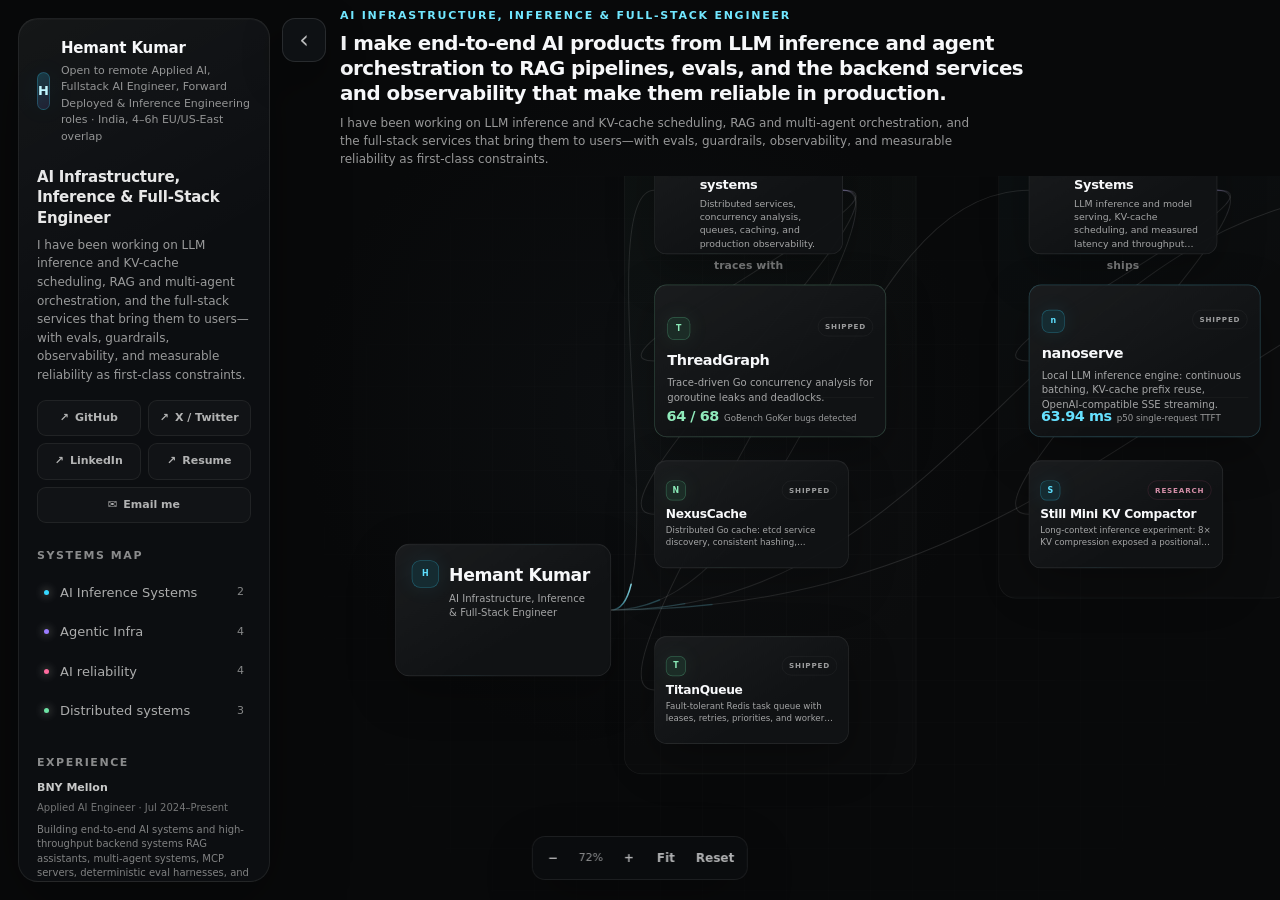
==== commit 2b5dd147: "deploy: refine AI-role profile copy" ====
--- a/index.html
+++ b/index.html
@@ -30,7 +30,7 @@
       name="twitter:description"
       content="AI inference systems, agentic infrastructure, reliability signals, and backend systems built with measured limits."
     />
-    <script type="module" crossorigin src="/assets/index-B07ouehG.js"></script>
+    <script type="module" crossorigin src="/assets/index-B3PSAbqP.js"></script>
     <link rel="stylesheet" crossorigin href="/assets/index-CJRcazmS.css">
   </head>
   <body>
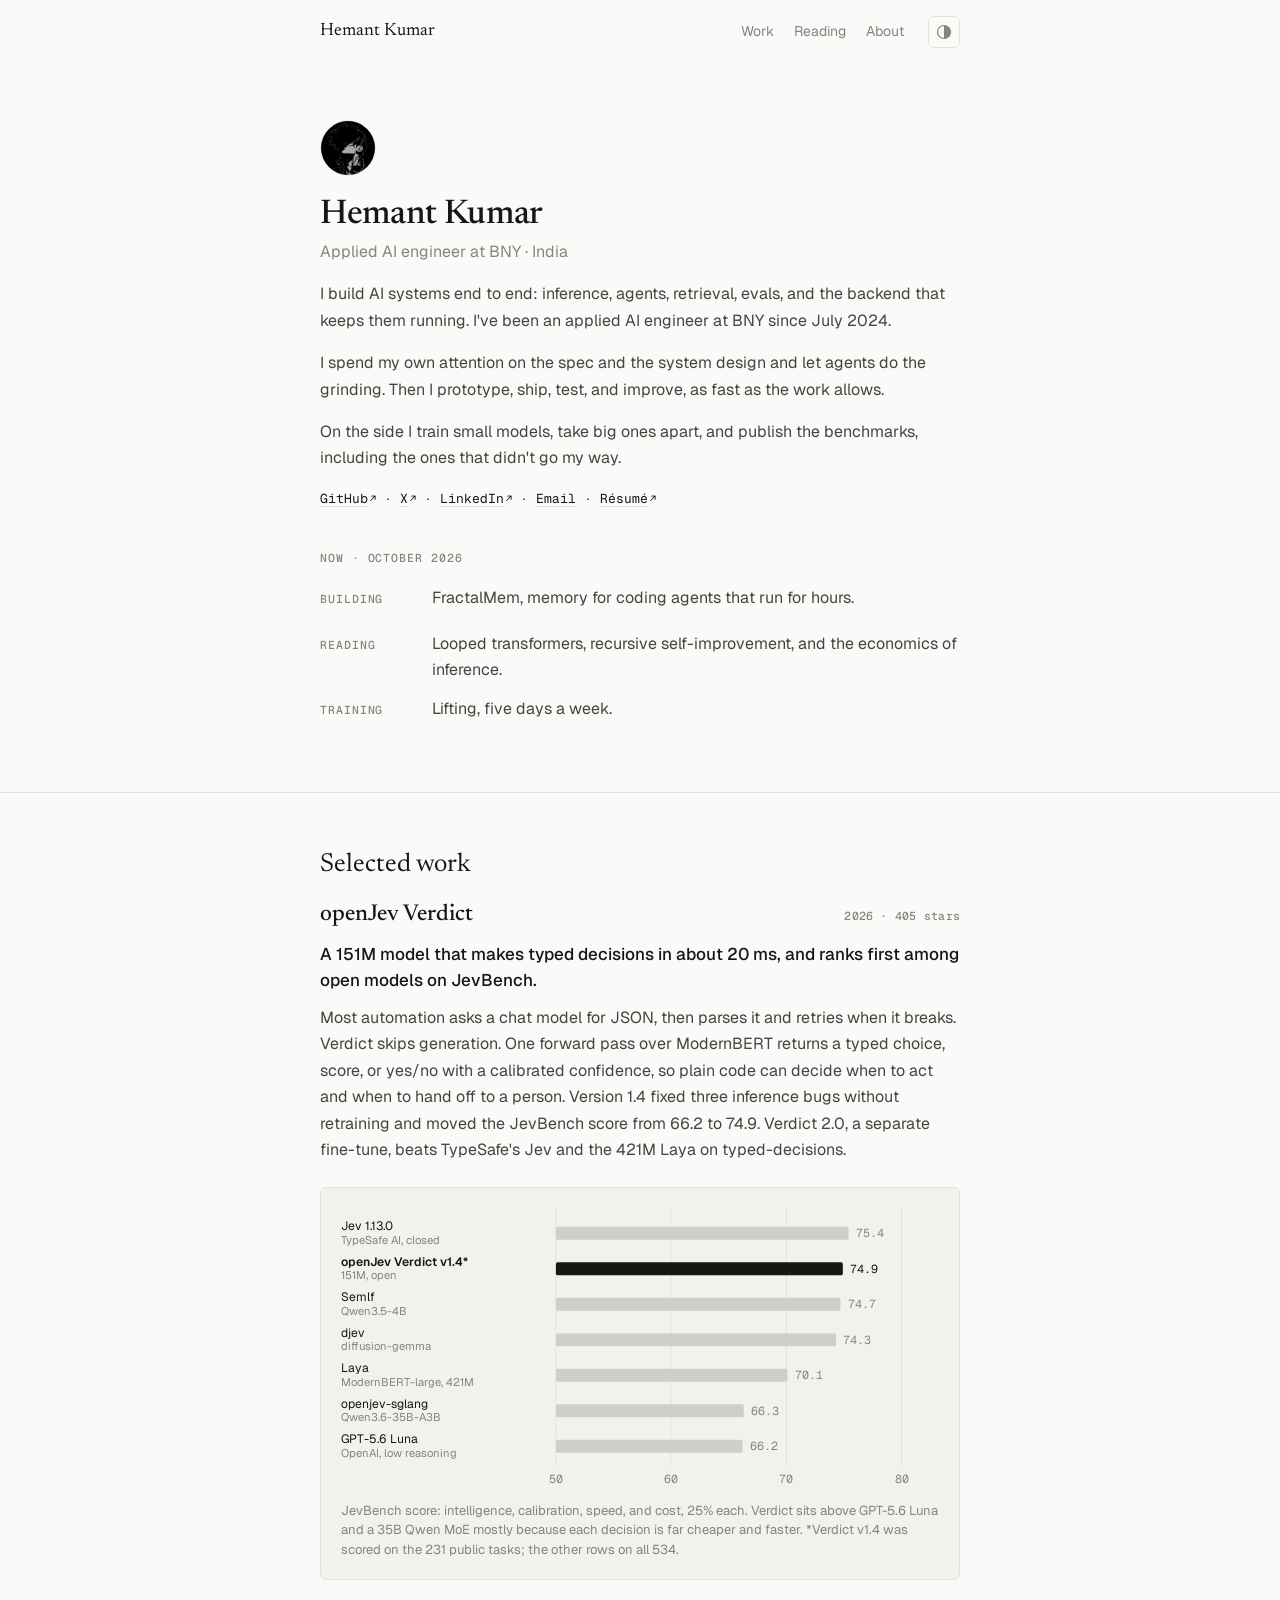
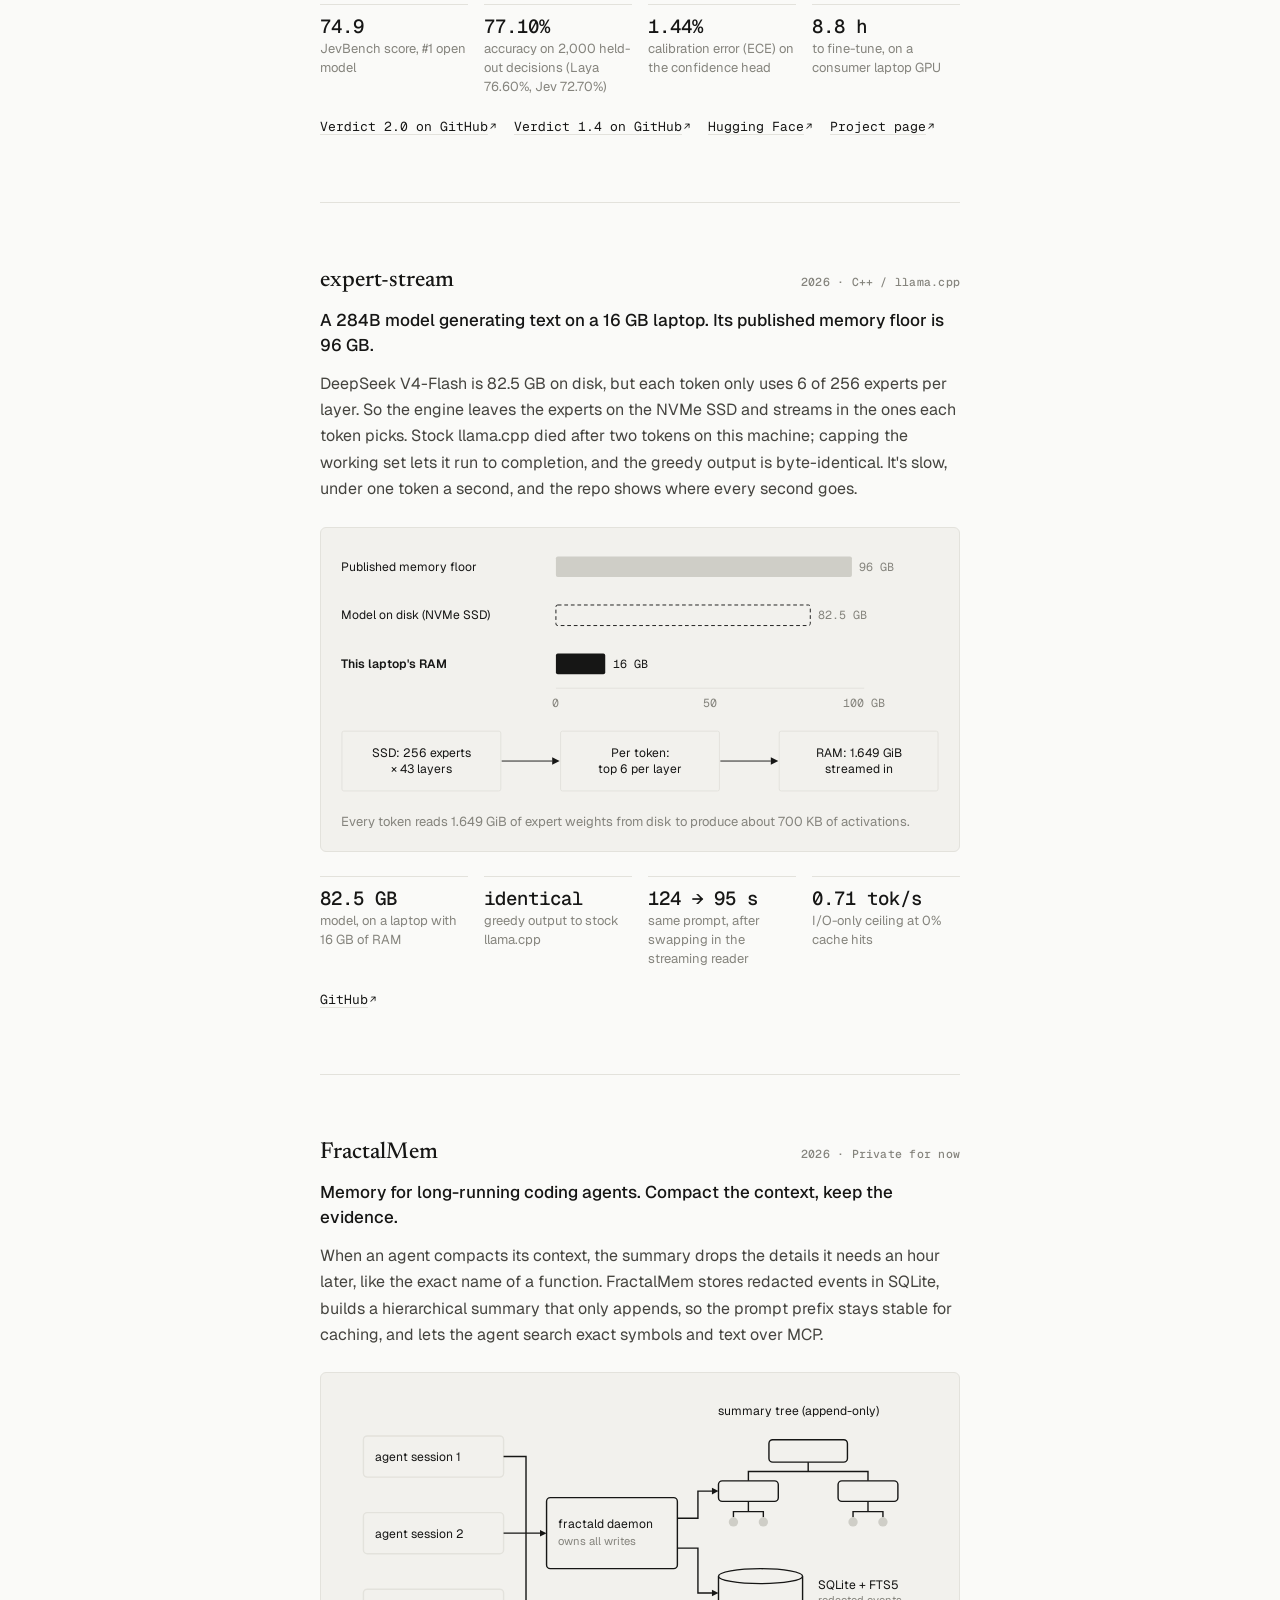
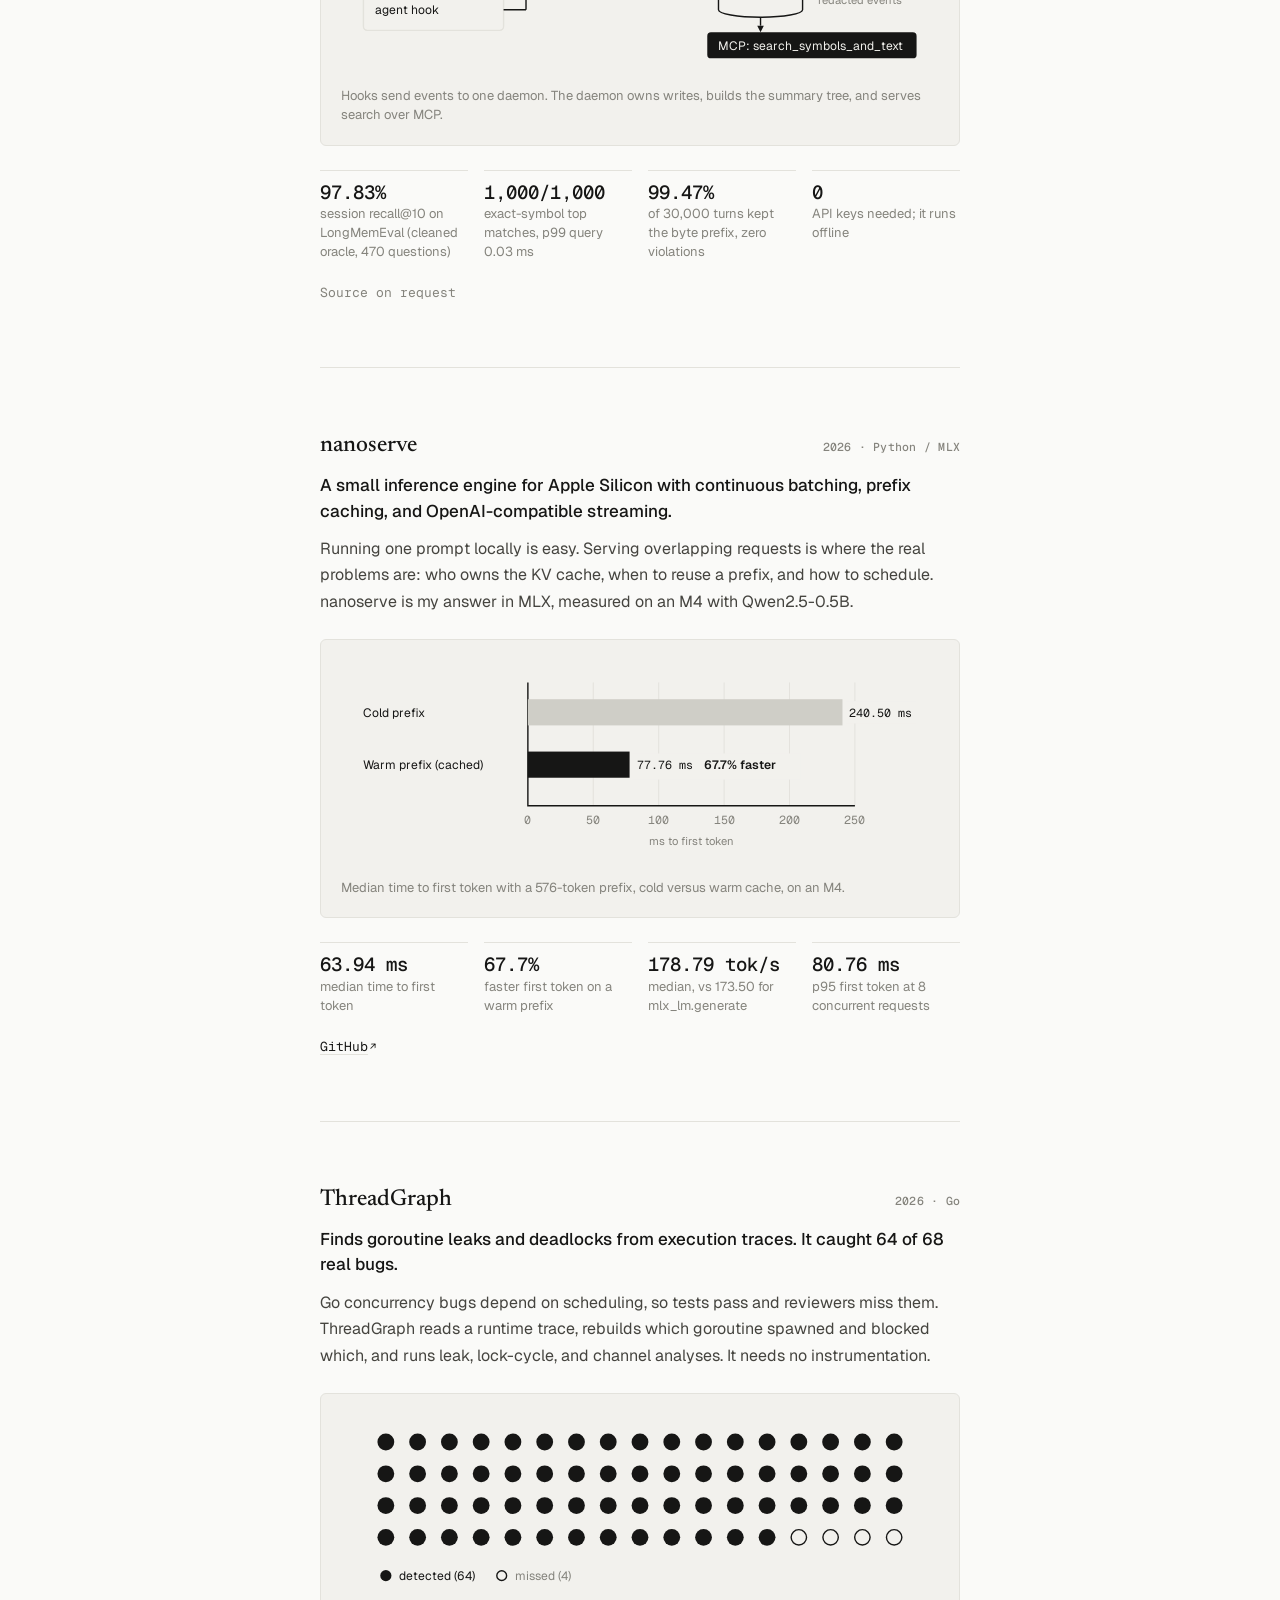
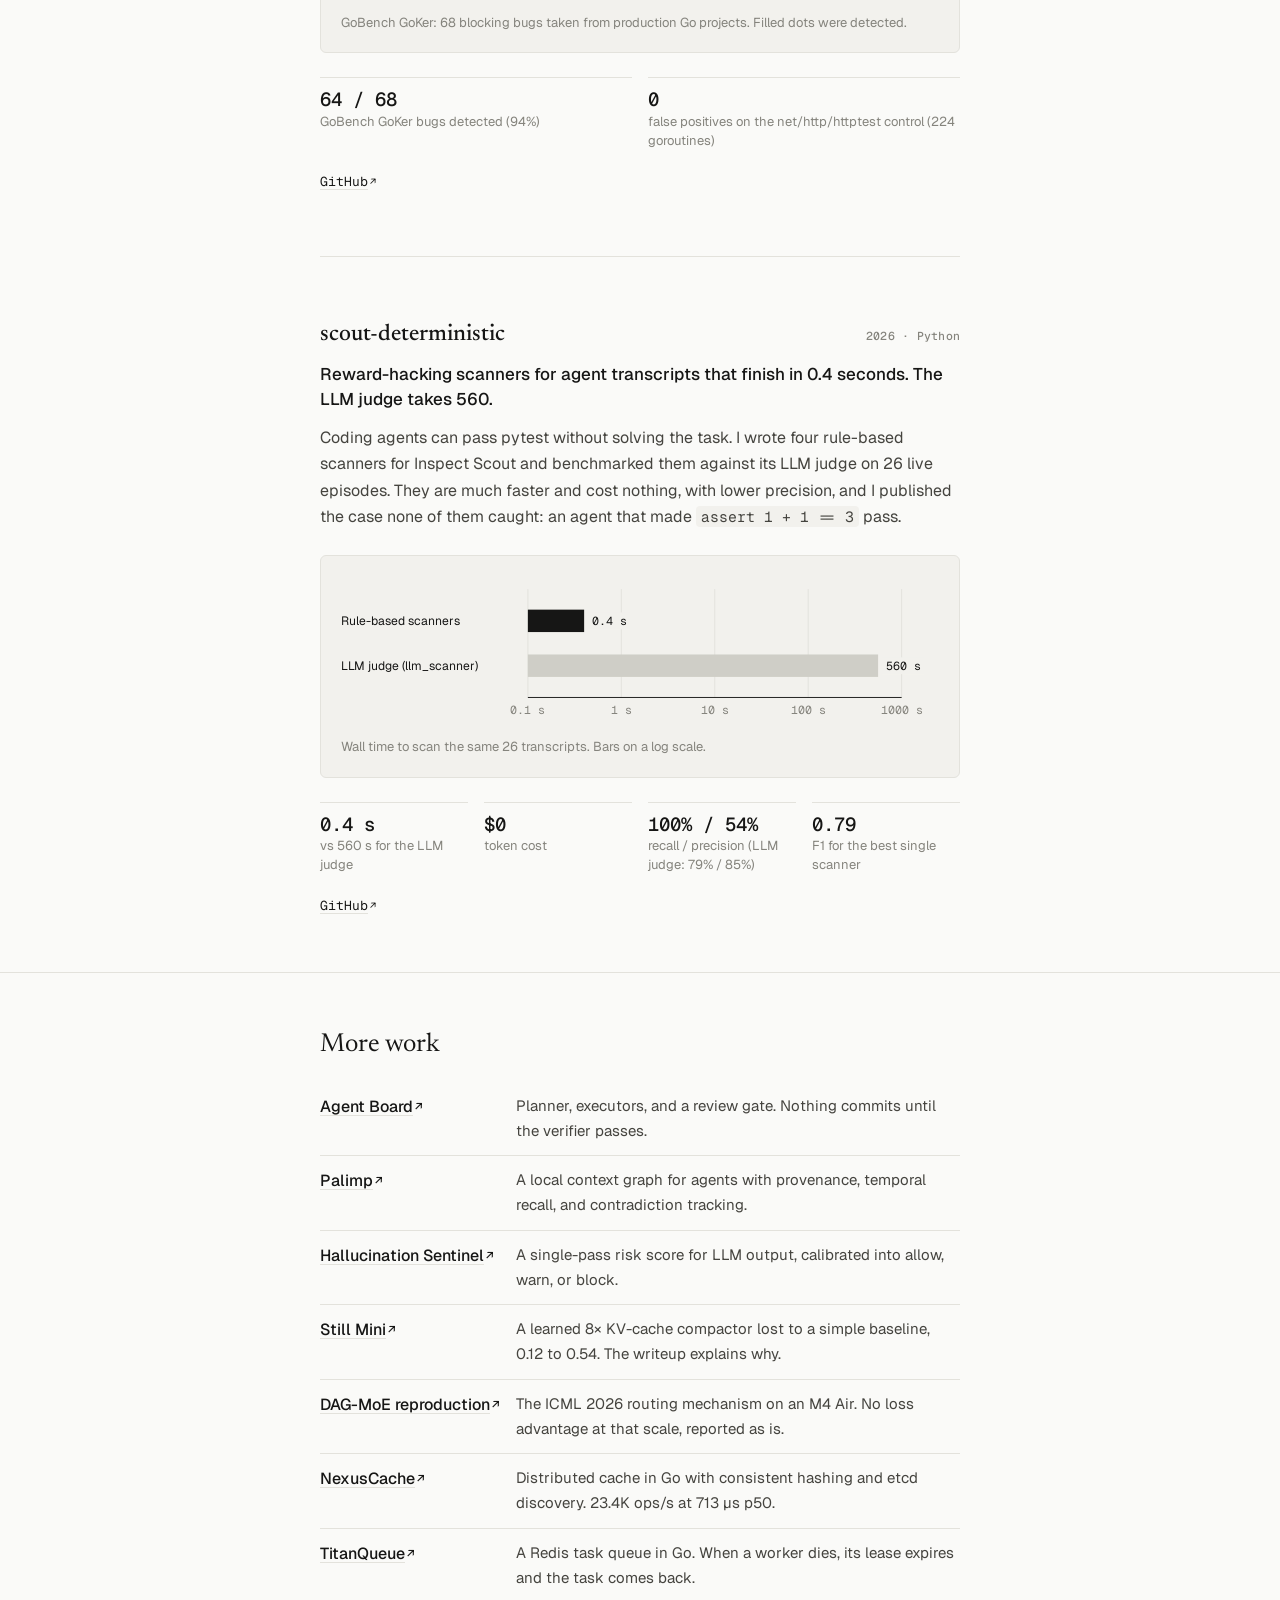
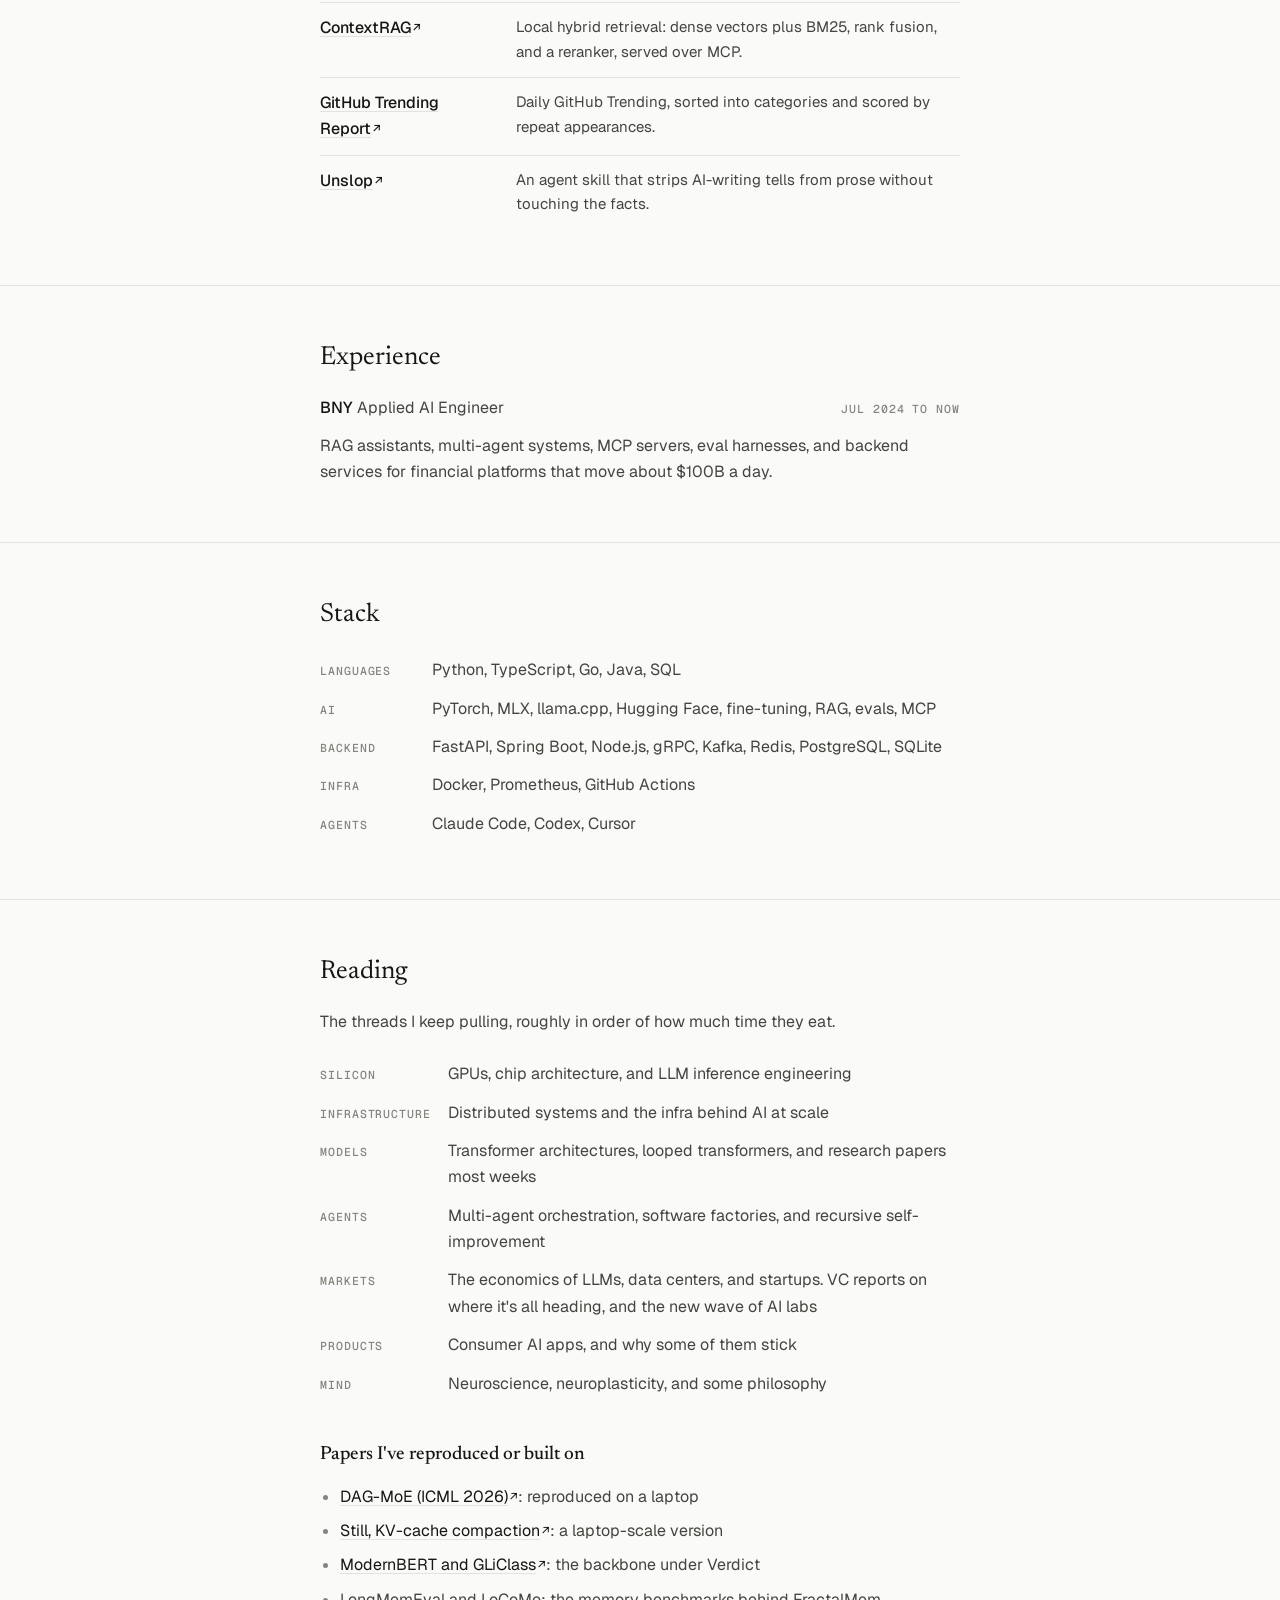
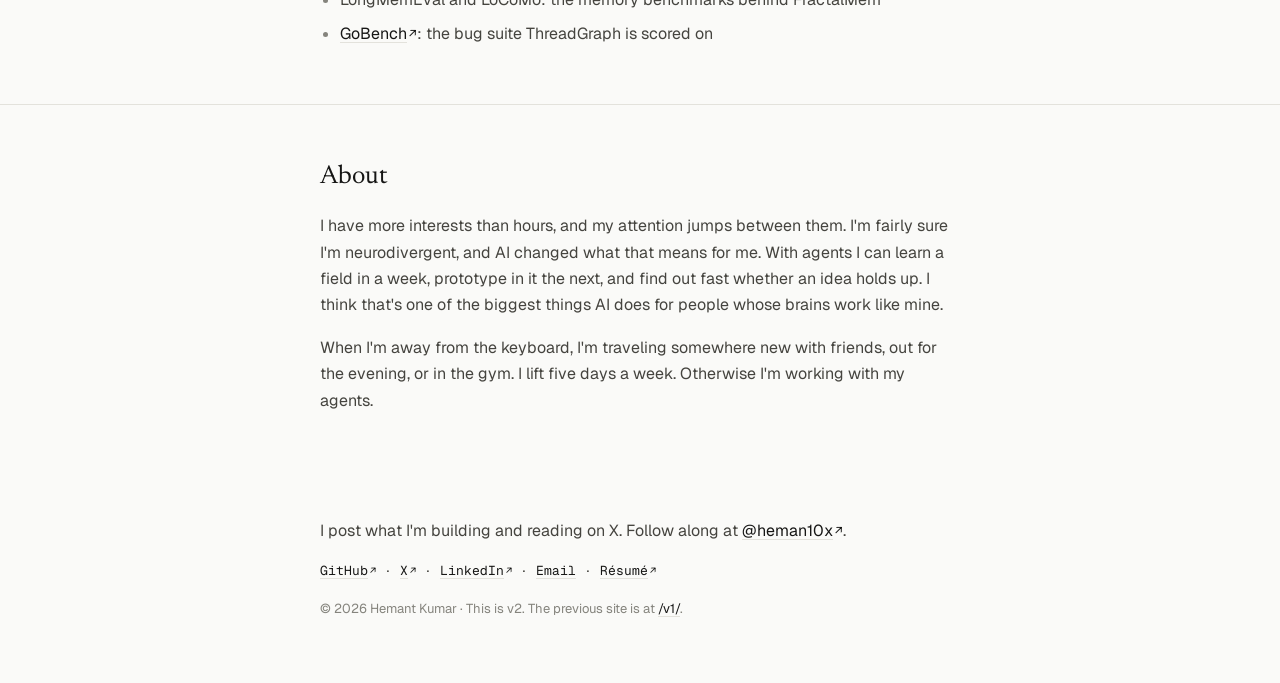
==== commit 3f2b607d: "feat: ship portfolio v2 at root and move v1 to /v1/ v2 is a static single page (index.html, style.cs" ====
--- a/index.html
+++ b/index.html
@@ -1,39 +1,809 @@
 <!doctype html>
 <html lang="en">
-  <head>
-    <meta charset="UTF-8" />
-    <meta name="viewport" content="width=device-width, initial-scale=1.0" />
-    <title>Hemant Kumar — AI infrastructure & applied AI engineer</title>
-    <meta
-      name="description"
-      content="I build AI products end to end: AI inference systems, agentic infrastructure, and the backend and evaluation systems that make them reliable."
-    />
-    <meta name="theme-color" content="#08090a" />
-    <link
-      rel="icon"
-      href="data:image/svg+xml,%3Csvg xmlns='http://www.w3.org/2000/svg' viewBox='0 0 64 64'%3E%3Crect width='64' height='64' rx='16' fill='%23101416'/%3E%3Ctext x='32' y='45' font-family='Inter,system-ui,sans-serif' font-size='36' font-weight='800' fill='%2336d8ff' text-anchor='middle'%3EH%3C/text%3E%3C/svg%3E"
-    />
-
-    <meta property="og:type" content="website" />
-    <meta property="og:site_name" content="Hemant Kumar" />
-    <meta property="og:title" content="Hemant Kumar — AI infrastructure & applied AI engineer" />
-    <meta
-      property="og:description"
-      content="AI inference systems, agentic infrastructure, reliability signals, and backend systems built with measured limits."
-    />
-
-    <meta name="twitter:card" content="summary" />
-    <meta name="twitter:site" content="@Heman10x" />
-    <meta name="twitter:creator" content="@Heman10x" />
-    <meta name="twitter:title" content="Hemant Kumar — AI infrastructure & applied AI engineer" />
-    <meta
-      name="twitter:description"
-      content="AI inference systems, agentic infrastructure, reliability signals, and backend systems built with measured limits."
-    />
-    <script type="module" crossorigin src="/assets/index-B3PSAbqP.js"></script>
-    <link rel="stylesheet" crossorigin href="/assets/index-CJRcazmS.css">
-  </head>
-  <body>
-    <div id="root"></div>
-  </body>
+<head>
+<meta charset="utf-8">
+<meta name="viewport" content="width=device-width, initial-scale=1">
+<title>Hemant Kumar</title>
+<meta name="description" content="Applied AI engineer at BNY. I build inference engines, agent memory, small calibrated models, and the evals that keep them honest.">
+<meta name="theme-color" content="#fafaf8" media="(prefers-color-scheme: light)">
+<meta name="theme-color" content="#0b0b0a" media="(prefers-color-scheme: dark)">
+<meta property="og:title" content="Hemant Kumar, applied AI engineer">
+<meta property="og:description" content="Applied AI engineer at BNY. I build inference engines, agent memory, small calibrated models, and the evals that keep them honest.">
+<meta property="og:type" content="website">
+<meta property="og:url" content="https://heman10x-ngu.github.io/">
+<meta name="twitter:card" content="summary">
+<meta name="twitter:site" content="@heman10x">
+<link rel="icon" href="data:image/svg+xml,%3Csvg xmlns='http://www.w3.org/2000/svg' viewBox='0 0 32 32'%3E%3Crect width='32' height='32' rx='7' fill='%23161615'/%3E%3Ctext x='16' y='23' text-anchor='middle' font-family='Newsreader,Georgia,serif' font-size='22' fill='%23fafaf8'%3EH%3C/text%3E%3C/svg%3E">
+<link rel="preconnect" href="https://fonts.googleapis.com">
+<link rel="preconnect" href="https://fonts.gstatic.com" crossorigin>
+<link rel="stylesheet" href="https://fonts.googleapis.com/css2?family=Geist:wght@400;500;600&amp;family=Geist+Mono:wght@400;500&amp;family=Newsreader:opsz,wght@6..72,400;6..72,500&amp;display=swap">
+<link rel="stylesheet" href="style.css">
+<script>
+  try {
+    var saved = localStorage.getItem("theme");
+    if (saved === "light" || saved === "dark") document.documentElement.dataset.theme = saved;
+  } catch (e) {}
+</script>
+<script src="theme.js" defer></script>
+</head>
+<body id="top">
+<a class="skip-link" href="#work">Skip to work</a>
+
+<header class="site-header">
+  <div class="wrap header-row">
+    <a class="brand" href="#top">Hemant Kumar</a>
+    <div class="header-right">
+      <nav class="site-nav" aria-label="Primary">
+        <a href="#work">Work</a>
+        <a href="#reading">Reading</a>
+        <a href="#about">About</a>
+      </nav>
+      <button type="button" class="theme-toggle" id="theme-toggle" aria-label="Switch to dark theme">
+        <svg viewBox="0 0 16 16" aria-hidden="true" focusable="false">
+          <circle cx="8" cy="8" r="6.5" fill="none" stroke="currentColor" stroke-width="1.2"/>
+          <path d="M8 1.5a6.5 6.5 0 0 1 0 13z" fill="currentColor"/>
+        </svg>
+      </button>
+    </div>
+  </div>
+</header>
+
+<main>
+  <div class="intro">
+    <div class="wrap">
+      <img class="avatar" src="/hemant-avatar-halftone.webp" alt="Hemant Kumar" width="56" height="56">
+      <h1>Hemant Kumar</h1>
+      <p class="lead">Applied AI engineer at BNY · India</p>
+      <p>I build AI systems end to end: inference, agents, retrieval, evals, and the backend that keeps them running. I've been an applied AI engineer at BNY since July 2024.</p>
+      <p>I spend my own attention on the spec and the system design and let agents do the grinding. Then I prototype, ship, test, and improve, as fast as the work allows.</p>
+      <p>On the side I train small models, take big ones apart, and publish the benchmarks, including the ones that didn't go my way.</p>
+      <p class="links"><a href="https://github.com/Heman10x-NGU" target="_blank" rel="noopener"><span class="nw">GitHub<span class="ext" aria-hidden="true">↗</span></span></a> · <a href="https://x.com/heman10x" target="_blank" rel="noopener"><span class="nw">X<span class="ext" aria-hidden="true">↗</span></span></a> · <a href="https://www.linkedin.com/in/heman10x/" target="_blank" rel="noopener"><span class="nw">LinkedIn<span class="ext" aria-hidden="true">↗</span></span></a> · <a href="mailto:heman10x@gmail.com">Email</a> · <a href="https://drive.google.com/file/d/1lrbMB1X9jkKniAyCvrBgJoAhVP8mZ7Sy/view?usp=sharing" target="_blank" rel="noopener"><span class="nw">Résumé<span class="ext" aria-hidden="true">↗</span></span></a></p>
+
+      <div class="now">
+        <p class="label">Now · October 2026</p>
+        <dl class="rows">
+          <div><dt class="label">Building</dt><dd>FractalMem, memory for coding agents that run for hours.</dd></div>
+          <div><dt class="label">Reading</dt><dd>Looped transformers, recursive self-improvement, and the economics of inference.</dd></div>
+          <div><dt class="label">Training</dt><dd>Lifting, five days a week.</dd></div>
+        </dl>
+      </div>
+    </div>
+  </div>
+
+  <section class="section" id="work" aria-labelledby="work-title">
+    <div class="wrap">
+      <h2 id="work-title">Selected work</h2>
+
+      <article class="project" id="p-verdict">
+        <div class="project-head">
+          <h3>openJev Verdict</h3>
+          <p class="label">2026 · 405 stars</p>
+        </div>
+        <p class="hook">A 151M model that makes typed decisions in about 20 ms, and ranks first among open models on JevBench.</p>
+        <p class="project-body">Most automation asks a chat model for JSON, then parses it and retries when it breaks. Verdict skips generation. One forward pass over ModernBERT returns a typed choice, score, or yes/no with a calibrated confidence, so plain code can decide when to act and when to hand off to a person. Version 1.4 fixed three inference bugs without retraining and moved the JevBench score from 66.2 to 74.9. Verdict 2.0, a separate fine-tune, beats TypeSafe's Jev and the 421M Laya on typed-decisions.</p>
+        <figure class="fig">
+          <div class="fig-art" data-fig="verdict">
+<div class="fig-wide">
+<svg xmlns="http://www.w3.org/2000/svg" viewBox="0 0 640 300" width="100%" role="img" aria-labelledby="verdict-title verdict-desc">
+  <title id="verdict-title">JevBench scores for seven models</title>
+  <desc id="verdict-desc">Horizontal bars of JevBench scores on a truncated axis that runs from 50 to 80. Jev 1.13.0 scores 75.4. openJev Verdict v1.4 scores 74.9 and is highlighted. Semlf scores 74.7, djev 74.3, Laya 70.1, openjev-sglang 66.3, and GPT-5.6 Luna 66.2.</desc>
+  <line class="f-line" x1="230" y1="0" x2="230" y2="276"/>
+  <line class="f-line" x1="353.3" y1="0" x2="353.3" y2="276"/>
+  <line class="f-line" x1="476.7" y1="0" x2="476.7" y2="276"/>
+  <line class="f-line" x1="600" y1="0" x2="600" y2="276"/>
+
+  <text class="f-label f-ink" x="0" y="24">Jev 1.13.0</text>
+  <text class="f-small f-muted" x="0" y="38">TypeSafe AI, closed</text>
+  <rect class="f-bar" x="230" y="20" width="313.2" height="14" rx="2"/>
+  <text class="f-num f-muted" x="551.2" y="31.5">75.4</text>
+
+  <text class="f-label f-ink" x="0" y="62" font-weight="600">openJev Verdict v1.4*</text>
+  <text class="f-small f-muted" x="0" y="76">151M, open</text>
+  <rect class="f-ink" x="230" y="58" width="307.1" height="14" rx="2"/>
+  <text class="f-num f-ink" x="545.1" y="69.5">74.9</text>
+
+  <text class="f-label f-ink" x="0" y="100">Semlf</text>
+  <text class="f-small f-muted" x="0" y="114">Qwen3.5-4B</text>
+  <rect class="f-bar" x="230" y="96" width="304.6" height="14" rx="2"/>
+  <text class="f-num f-muted" x="542.6" y="107.5">74.7</text>
+
+  <text class="f-label f-ink" x="0" y="138">djev</text>
+  <text class="f-small f-muted" x="0" y="152">diffusion-gemma</text>
+  <rect class="f-bar" x="230" y="134" width="299.7" height="14" rx="2"/>
+  <text class="f-num f-muted" x="537.7" y="145.5">74.3</text>
+
+  <text class="f-label f-ink" x="0" y="176">Laya</text>
+  <text class="f-small f-muted" x="0" y="190">ModernBERT-large, 421M</text>
+  <rect class="f-bar" x="230" y="172" width="247.9" height="14" rx="2"/>
+  <text class="f-num f-muted" x="485.9" y="183.5">70.1</text>
+
+  <text class="f-label f-ink" x="0" y="214">openjev-sglang</text>
+  <text class="f-small f-muted" x="0" y="228">Qwen3.6-35B-A3B</text>
+  <rect class="f-bar" x="230" y="210" width="201" height="14" rx="2"/>
+  <text class="f-num f-muted" x="439" y="221.5">66.3</text>
+
+  <text class="f-label f-ink" x="0" y="252">GPT-5.6 Luna</text>
+  <text class="f-small f-muted" x="0" y="266">OpenAI, low reasoning</text>
+  <rect class="f-bar" x="230" y="248" width="199.8" height="14" rx="2"/>
+  <text class="f-num f-muted" x="437.8" y="259.5">66.2</text>
+
+  <text class="f-num f-muted" x="230" y="294" text-anchor="middle">50</text>
+  <text class="f-num f-muted" x="353.3" y="294" text-anchor="middle">60</text>
+  <text class="f-num f-muted" x="476.7" y="294" text-anchor="middle">70</text>
+  <text class="f-num f-muted" x="600" y="294" text-anchor="middle">80</text>
+</svg>
+</div>
+<div class="fig-narrow">
+<svg xmlns="http://www.w3.org/2000/svg" viewBox="0 0 340 340" width="100%" role="img" aria-labelledby="verdict-narrow-title verdict-narrow-desc">
+  <title id="verdict-narrow-title">JevBench scores for seven models</title>
+  <desc id="verdict-narrow-desc">Horizontal bars of JevBench scores on a truncated axis that runs from 50 to 80. Jev 1.13.0 scores 75.4. openJev Verdict v1.4 scores 74.9 and is highlighted. Semlf scores 74.7, djev 74.3, Laya 70.1, openjev-sglang 66.3, and GPT-5.6 Luna 66.2.</desc>
+  <path class="f-line" d="M0 25V53M0 69V97M0 113V141M0 157V185M0 201V229M0 245V273M0 289V316"/>
+  <path class="f-line" d="M100 25V53M100 69V97M100 113V141M100 157V185M100 201V229M100 245V273M100 289V316"/>
+  <path class="f-line" d="M200 25V53M200 69V97M200 113V141M200 157V185M200 201V229M200 245V273M200 289V316"/>
+  <path class="f-line" d="M300 25V53M300 69V97M300 113V141M300 157V185M300 201V229M300 245V273M300 289V316"/>
+
+  <text class="f-label f-ink" x="0" y="20">Jev 1.13.0<tspan class="f-small f-muted" dx="8">TypeSafe AI, closed</tspan></text>
+  <rect class="f-bar" x="0" y="28" width="254" height="14" rx="2"/>
+  <text class="f-num f-muted" x="258" y="39.5">75.4</text>
+
+  <text class="f-label f-ink" x="0" y="64" font-weight="600">openJev Verdict v1.4*<tspan class="f-small f-muted" font-weight="400" dx="8">151M, open</tspan></text>
+  <rect class="f-ink" x="0" y="72" width="249" height="14" rx="2"/>
+  <text class="f-num f-ink" x="253" y="83.5">74.9</text>
+
+  <text class="f-label f-ink" x="0" y="108">Semlf<tspan class="f-small f-muted" dx="8">Qwen3.5-4B</tspan></text>
+  <rect class="f-bar" x="0" y="116" width="247" height="14" rx="2"/>
+  <text class="f-num f-muted" x="251" y="127.5">74.7</text>
+
+  <text class="f-label f-ink" x="0" y="152">djev<tspan class="f-small f-muted" dx="8">diffusion-gemma</tspan></text>
+  <rect class="f-bar" x="0" y="160" width="243" height="14" rx="2"/>
+  <text class="f-num f-muted" x="247" y="171.5">74.3</text>
+
+  <text class="f-label f-ink" x="0" y="196">Laya<tspan class="f-small f-muted" dx="8">ModernBERT-large, 421M</tspan></text>
+  <rect class="f-bar" x="0" y="204" width="201" height="14" rx="2"/>
+  <text class="f-num f-muted" x="205" y="215.5">70.1</text>
+
+  <text class="f-label f-ink" x="0" y="240">openjev-sglang<tspan class="f-small f-muted" dx="8">Qwen3.6-35B-A3B</tspan></text>
+  <rect class="f-bar" x="0" y="248" width="163" height="14" rx="2"/>
+  <text class="f-num f-muted" x="167" y="259.5">66.3</text>
+
+  <text class="f-label f-ink" x="0" y="284">GPT-5.6 Luna<tspan class="f-small f-muted" dx="8">OpenAI, low reasoning</tspan></text>
+  <rect class="f-bar" x="0" y="292" width="162" height="14" rx="2"/>
+  <text class="f-num f-muted" x="166" y="303.5">66.2</text>
+
+  <text class="f-num f-muted" x="0" y="332">50</text>
+  <text class="f-num f-muted" x="100" y="332" text-anchor="middle">60</text>
+  <text class="f-num f-muted" x="200" y="332" text-anchor="middle">70</text>
+  <text class="f-num f-muted" x="300" y="332" text-anchor="middle">80</text>
+</svg>
+</div>
+</div><!-- /fig-art -->
+          <figcaption>JevBench score: intelligence, calibration, speed, and cost, 25% each. Verdict sits above GPT-5.6 Luna and a 35B Qwen MoE mostly because each decision is far cheaper and faster. *Verdict v1.4 was scored on the 231 public tasks; the other rows on all 534.</figcaption>
+        </figure>
+        <dl class="stats">
+          <div><dt>74.9</dt><dd>JevBench score, #1 open model</dd></div>
+          <div><dt>77.10%</dt><dd>accuracy on 2,000 held-out decisions (Laya 76.60%, Jev 72.70%)</dd></div>
+          <div><dt>1.44%</dt><dd>calibration error (ECE) on the confidence head</dd></div>
+          <div><dt>8.8 h</dt><dd>to fine-tune, on a consumer laptop GPU</dd></div>
+        </dl>
+        <p class="project-links">
+          <a href="https://github.com/Heman10x-NGU/openJev-verdict-2.0" target="_blank" rel="noopener">Verdict 2.0 on <span class="nw">GitHub<span class="ext" aria-hidden="true">↗</span></span></a>
+          <a href="https://github.com/Heman10x-NGU/Verdict-open-jev" target="_blank" rel="noopener">Verdict 1.4 on <span class="nw">GitHub<span class="ext" aria-hidden="true">↗</span></span></a>
+          <a href="https://huggingface.co/heman10x/rlcd-modernbert-151m" target="_blank" rel="noopener">Hugging <span class="nw">Face<span class="ext" aria-hidden="true">↗</span></span></a>
+          <a href="https://heman10x-ngu.github.io/openJev-verdict-2.0/" target="_blank" rel="noopener">Project <span class="nw">page<span class="ext" aria-hidden="true">↗</span></span></a>
+        </p>
+      </article>
+
+      <article class="project" id="p-expert-stream">
+        <div class="project-head">
+          <h3>expert-stream</h3>
+          <p class="label">2026 · C++ / llama.cpp</p>
+        </div>
+        <p class="hook">A 284B model generating text on a 16 GB laptop. Its published memory floor is 96 GB.</p>
+        <p class="project-body">DeepSeek V4-Flash is 82.5 GB on disk, but each token only uses 6 of 256 experts per layer. So the engine leaves the experts on the NVMe SSD and streams in the ones each token picks. Stock llama.cpp died after two tokens on this machine; capping the working set lets it run to completion, and the greedy output is byte-identical. It's slow, under one token a second, and the repo shows where every second goes.</p>
+        <figure class="fig">
+          <div class="fig-art" data-fig="expert-stream">
+<div class="fig-wide">
+<svg xmlns="http://www.w3.org/2000/svg" viewBox="0 0 640 270" width="100%" role="img" aria-labelledby="expert-stream-title expert-stream-desc">
+  <title id="expert-stream-title">An 82.5 GB model streamed from SSD into 16 GB of RAM</title>
+  <desc id="expert-stream-desc">Three bars on one 0 to 100 GB scale: published memory floor of 96 GB, model on disk of 82.5 GB shown as a dashed outline, and this laptop's RAM of 16 GB, highlighted. Below, a flow: the SSD holds 256 experts across 43 layers, each token uses the top 6 per layer, and 1.649 GiB is streamed into RAM.</desc>
+
+  <text class="f-label f-ink" x="0" y="24.5">Published memory floor</text>
+  <rect class="f-bar" x="230" y="9" width="316.8" height="22" rx="2"/>
+  <text class="f-num f-muted" x="554.8" y="24.5">96 GB</text>
+
+  <text class="f-label f-ink" x="0" y="76.5">Model on disk (NVMe SSD)</text>
+  <rect class="f-stroke" x="230" y="61" width="272.25" height="22" rx="2" stroke-dasharray="4 3"/>
+  <text class="f-num f-muted" x="510.25" y="76.5">82.5 GB</text>
+
+  <text class="f-label f-ink" x="0" y="128.5" font-weight="600">This laptop's RAM</text>
+  <rect class="f-ink" x="230" y="113" width="52.8" height="22" rx="2"/>
+  <text class="f-num f-ink" x="290.8" y="128.5">16 GB</text>
+
+  <line class="f-line" x1="230" y1="150" x2="560" y2="150"/>
+  <text class="f-num f-muted" x="230" y="170" text-anchor="middle">0</text>
+  <text class="f-num f-muted" x="395" y="170" text-anchor="middle">50</text>
+  <text class="f-num f-muted" x="560" y="170" text-anchor="middle">100 GB</text>
+
+  <rect class="f-bg" x="1" y="196" width="170" height="64" rx="2"/>
+  <rect class="f-line" x="1" y="196" width="170" height="64" rx="2"/>
+  <text class="f-label f-ink" text-anchor="middle"><tspan x="86" y="224">SSD: 256 experts</tspan><tspan x="86" y="241">&#215; 43 layers</tspan></text>
+
+  <line class="f-stroke" x1="172" y1="228" x2="226" y2="228"/>
+  <path class="f-ink" d="M226 224 L234 228 L226 232 Z"/>
+
+  <rect class="f-bg" x="235" y="196" width="170" height="64" rx="2"/>
+  <rect class="f-line" x="235" y="196" width="170" height="64" rx="2"/>
+  <text class="f-label f-ink" text-anchor="middle"><tspan x="320" y="224">Per token:</tspan><tspan x="320" y="241">top 6 per layer</tspan></text>
+
+  <line class="f-stroke" x1="406" y1="228" x2="460" y2="228"/>
+  <path class="f-ink" d="M460 224 L468 228 L460 232 Z"/>
+
+  <rect class="f-bg" x="469" y="196" width="170" height="64" rx="2"/>
+  <rect class="f-line" x="469" y="196" width="170" height="64" rx="2"/>
+  <text class="f-label f-ink" text-anchor="middle"><tspan x="554" y="224">RAM: 1.649 GiB</tspan><tspan x="554" y="241">streamed in</tspan></text>
+</svg>
+</div>
+<div class="fig-narrow">
+<svg xmlns="http://www.w3.org/2000/svg" viewBox="0 0 340 438" width="100%" role="img" aria-labelledby="expert-stream-narrow-title expert-stream-narrow-desc">
+  <title id="expert-stream-narrow-title">An 82.5 GB model streamed from SSD into 16 GB of RAM</title>
+  <desc id="expert-stream-narrow-desc">Three bars on one 0 to 100 GB scale: published memory floor of 96 GB, model on disk of 82.5 GB shown as a dashed outline, and this laptop's RAM of 16 GB, highlighted. Below, a flow: the SSD holds 256 experts across 43 layers, each token uses the top 6 per layer, and 1.649 GiB is streamed into RAM.</desc>
+
+  <text class="f-label f-ink" x="0" y="18">Published memory floor</text>
+  <rect class="f-bar" x="0" y="24" width="278.4" height="22" rx="2"/>
+  <text class="f-num f-muted" x="286.4" y="39.5">96 GB</text>
+
+  <text class="f-label f-ink" x="0" y="72">Model on disk (NVMe SSD)</text>
+  <rect class="f-stroke" x="0" y="80" width="239.25" height="22" rx="2" stroke-dasharray="4 3"/>
+  <text class="f-num f-muted" x="247.25" y="95.5">82.5 GB</text>
+
+  <text class="f-label f-ink" x="0" y="128" font-weight="600">This laptop's RAM</text>
+  <rect class="f-ink" x="0" y="136" width="46.4" height="22" rx="2"/>
+  <text class="f-num f-ink" x="54.4" y="151.5">16 GB</text>
+
+  <line class="f-line" x1="0" y1="172" x2="290" y2="172"/>
+  <text class="f-num f-muted" x="0" y="192">0</text>
+  <text class="f-num f-muted" x="145" y="192" text-anchor="middle">50</text>
+  <text class="f-num f-muted" x="290" y="192" text-anchor="middle">100 GB</text>
+
+  <rect class="f-bg" x="1" y="218" width="338" height="56" rx="2"/>
+  <rect class="f-line" x="1" y="218" width="338" height="56" rx="2"/>
+  <text class="f-label f-ink" text-anchor="middle"><tspan x="170" y="242">SSD: 256 experts</tspan><tspan x="170" y="260">&#215; 43 layers</tspan></text>
+
+  <line class="f-stroke" x1="170" y1="274" x2="170" y2="288"/>
+  <path class="f-ink" d="M166.5 288 L170 295 L173.5 288 Z"/>
+
+  <rect class="f-bg" x="1" y="296" width="338" height="56" rx="2"/>
+  <rect class="f-line" x="1" y="296" width="338" height="56" rx="2"/>
+  <text class="f-label f-ink" text-anchor="middle"><tspan x="170" y="320">Per token:</tspan><tspan x="170" y="338">top 6 per layer</tspan></text>
+
+  <line class="f-stroke" x1="170" y1="352" x2="170" y2="366"/>
+  <path class="f-ink" d="M166.5 366 L170 373 L173.5 366 Z"/>
+
+  <rect class="f-bg" x="1" y="374" width="338" height="56" rx="2"/>
+  <rect class="f-line" x="1" y="374" width="338" height="56" rx="2"/>
+  <text class="f-label f-ink" text-anchor="middle"><tspan x="170" y="398">RAM: 1.649 GiB</tspan><tspan x="170" y="416">streamed in</tspan></text>
+</svg>
+</div>
+</div><!-- /fig-art -->
+          <figcaption>Every token reads 1.649 GiB of expert weights from disk to produce about 700 KB of activations.</figcaption>
+        </figure>
+        <dl class="stats">
+          <div><dt>82.5 GB</dt><dd>model, on a laptop with 16 GB of RAM</dd></div>
+          <div><dt>identical</dt><dd>greedy output to stock llama.cpp</dd></div>
+          <div><dt>124 → 95 s</dt><dd>same prompt, after swapping in the streaming reader</dd></div>
+          <div><dt>0.71 tok/s</dt><dd>I/O-only ceiling at 0% cache hits</dd></div>
+        </dl>
+        <p class="project-links">
+          <a href="https://github.com/Heman10x-NGU/expert-stream" target="_blank" rel="noopener"><span class="nw">GitHub<span class="ext" aria-hidden="true">↗</span></span></a>
+        </p>
+      </article>
+
+      <article class="project" id="p-fractalmem">
+        <div class="project-head">
+          <h3>FractalMem</h3>
+          <p class="label">2026 · Private for now</p>
+        </div>
+        <p class="hook">Memory for long-running coding agents. Compact the context, keep the evidence.</p>
+        <p class="project-body">When an agent compacts its context, the summary drops the details it needs an hour later, like the exact name of a function. FractalMem stores redacted events in SQLite, builds a hierarchical summary that only appends, so the prompt prefix stays stable for caching, and lets the agent search exact symbols and text over MCP.</p>
+        <figure class="fig">
+          <div class="fig-art" data-fig="fractalmem">
+<div class="fig-wide">
+<svg xmlns="http://www.w3.org/2000/svg" viewBox="0 0 640 300" width="100%" role="img">
+  <title>Fractalmem mechanism</title>
+  <desc>Three agent sessions and an agent hook feed the fractald daemon, which owns all writes. The daemon appends to a summary tree and to a SQLite database with FTS5 full-text search that stores redacted events. The MCP tool search_symbols_and_text reads from that database.</desc>
+  <rect class="f-bg" x="24" y="46" width="150" height="44" rx="4"/>
+  <rect class="f-line" x="24" y="46" width="150" height="44" rx="4" stroke-width="1.5"/>
+  <text class="f-label f-ink" x="36" y="73">agent session 1</text>
+  <rect class="f-bg" x="24" y="128" width="150" height="44" rx="4"/>
+  <rect class="f-line" x="24" y="128" width="150" height="44" rx="4" stroke-width="1.5"/>
+  <text class="f-label f-ink" x="36" y="155">agent session 2</text>
+  <rect class="f-bg" x="24" y="210" width="150" height="44" rx="4"/>
+  <rect class="f-line" x="24" y="210" width="150" height="44" rx="4" stroke-width="1.5"/>
+  <text class="f-label f-ink" x="36" y="237">agent hook</text>
+  <path class="f-stroke" stroke-width="1.5" d="M174 68 H198 V232 M174 150 H213 M174 232 H198"/>
+  <path class="f-ink" d="M213 146.5 L220 150 L213 153.5 Z"/>
+  <rect class="f-bg" x="220" y="112" width="140" height="76" rx="4"/>
+  <rect class="f-stroke" x="220" y="112" width="140" height="76" rx="4" stroke-width="1.5"/>
+  <text class="f-label f-ink" x="232" y="145">fractald daemon</text>
+  <text class="f-small f-muted" x="232" y="163">owns all writes</text>
+  <path class="f-stroke" stroke-width="1.5" d="M360 134 H382 V105 H397 M360 166 H382 V214 H397"/>
+  <path class="f-ink" d="M397 101.5 L404 105 L397 108.5 Z"/>
+  <path class="f-ink" d="M397 210.5 L404 214 L397 217.5 Z"/>
+  <text class="f-label f-ink" x="404" y="24">summary tree (append-only)</text>
+  <path class="f-stroke" stroke-width="1.5" d="M500 74 V84 H436 V94 M500 84 H564 V94 M436 116 V127 H420 V133 M436 127 H452 V133 M564 116 V127 H548 V133 M564 127 H580 V133"/>
+  <rect class="f-stroke" x="458" y="50" width="84" height="24" rx="4" stroke-width="1.5"/>
+  <rect class="f-stroke" x="404" y="94" width="64" height="22" rx="4" stroke-width="1.5"/>
+  <rect class="f-stroke" x="532" y="94" width="64" height="22" rx="4" stroke-width="1.5"/>
+  <circle class="f-bar" cx="420" cy="138" r="5"/>
+  <circle class="f-bar" cx="452" cy="138" r="5"/>
+  <circle class="f-bar" cx="548" cy="138" r="5"/>
+  <circle class="f-bar" cx="580" cy="138" r="5"/>
+  <path class="f-stroke" stroke-width="1.5" d="M404 196 A45 8 0 0 1 494 196 A45 8 0 0 1 404 196 Z M404 196 V232 A45 8 0 0 0 494 232 V196"/>
+  <text class="f-label f-ink" x="510" y="210">SQLite + FTS5</text>
+  <text class="f-small f-muted" x="510" y="226">redacted events</text>
+  <path class="f-stroke" stroke-width="1.5" d="M449 240 V249"/>
+  <path class="f-ink" d="M445.5 249 L449 256 L452.5 249 Z"/>
+  <rect class="f-ink" x="392" y="256" width="224" height="28" rx="4"/>
+  <text class="f-label f-bg" x="404" y="275">MCP: search_symbols_and_text</text>
+</svg>
+</div>
+<div class="fig-narrow">
+<svg xmlns="http://www.w3.org/2000/svg" viewBox="0 0 340 428" width="100%" role="img">
+  <title>Fractalmem mechanism</title>
+  <desc>Three agent sessions and an agent hook feed the fractald daemon, which owns all writes. The daemon appends to a summary tree and to a SQLite database with FTS5 full-text search that stores redacted events. The MCP tool search_symbols_and_text reads from that database.</desc>
+
+  <rect class="f-bg" x="1" y="8" width="296" height="34" rx="4"/>
+  <rect class="f-line" x="1" y="8" width="296" height="34" rx="4" stroke-width="1.5"/>
+  <text class="f-label f-ink" x="149" y="30" text-anchor="middle">agent session 1</text>
+  <rect class="f-bg" x="1" y="50" width="296" height="34" rx="4"/>
+  <rect class="f-line" x="1" y="50" width="296" height="34" rx="4" stroke-width="1.5"/>
+  <text class="f-label f-ink" x="149" y="72" text-anchor="middle">agent session 2</text>
+  <rect class="f-bg" x="1" y="92" width="296" height="34" rx="4"/>
+  <rect class="f-line" x="1" y="92" width="296" height="34" rx="4" stroke-width="1.5"/>
+  <text class="f-label f-ink" x="149" y="114" text-anchor="middle">agent hook</text>
+  <path class="f-stroke" stroke-width="1.5" d="M297 25 H320 V150 H170 V152 M297 67 H320 M297 109 H320"/>
+  <path class="f-ink" d="M165 152 H175 L170 160 Z"/>
+
+  <rect class="f-bg" x="1" y="160" width="338" height="56" rx="4"/>
+  <rect class="f-stroke" x="1" y="160" width="338" height="56" rx="4" stroke-width="1.5"/>
+  <text class="f-label f-ink" x="170" y="184" text-anchor="middle">fractald daemon</text>
+  <text class="f-small f-muted" x="170" y="201" text-anchor="middle">owns all writes</text>
+
+  <path class="f-stroke" stroke-width="1.5" d="M170 216 V229 H94 V234 M170 229 H270 V234"/>
+  <path class="f-ink" d="M90.5 234 L94 241 L97.5 234 Z"/>
+  <path class="f-ink" d="M266.5 234 L270 241 L273.5 234 Z"/>
+
+  <text class="f-label f-ink" x="0" y="256">summary tree (append-only)</text>
+  <path class="f-stroke" stroke-width="1.5" d="M94 304 V314 H48 V324 M94 314 H140 V324 M48 346 V357 H32 V363 M48 357 H64 V363 M140 346 V357 H124 V363 M140 357 H156 V363"/>
+  <rect class="f-stroke" x="52" y="280" width="84" height="24" rx="4" stroke-width="1.5"/>
+  <rect class="f-stroke" x="16" y="324" width="64" height="22" rx="4" stroke-width="1.5"/>
+  <rect class="f-stroke" x="108" y="324" width="64" height="22" rx="4" stroke-width="1.5"/>
+  <circle class="f-bar" cx="32" cy="368" r="5"/>
+  <circle class="f-bar" cx="64" cy="368" r="5"/>
+  <circle class="f-bar" cx="124" cy="368" r="5"/>
+  <circle class="f-bar" cx="156" cy="368" r="5"/>
+
+  <path class="f-stroke" stroke-width="1.5" d="M210 249 A60 8 0 0 1 330 249 A60 8 0 0 1 210 249 Z M210 249 V289 A60 8 0 0 0 330 289 V249"/>
+  <text class="f-label f-ink" x="270" y="271" text-anchor="middle">SQLite + FTS5</text>
+  <text class="f-small f-muted" x="270" y="288" text-anchor="middle">redacted events</text>
+  <path class="f-stroke" stroke-width="1.5" d="M270 297 V383"/>
+  <path class="f-ink" d="M266.5 383 L270 390 L273.5 383 Z"/>
+
+  <rect class="f-ink" x="1" y="390" width="338" height="30" rx="4"/>
+  <text class="f-label f-bg" x="170" y="410" text-anchor="middle">MCP: search_symbols_and_text</text>
+</svg>
+</div>
+</div><!-- /fig-art -->
+          <figcaption>Hooks send events to one daemon. The daemon owns writes, builds the summary tree, and serves search over MCP.</figcaption>
+        </figure>
+        <dl class="stats">
+          <div><dt>97.83%</dt><dd>session recall@10 on LongMemEval (cleaned oracle, 470 questions)</dd></div>
+          <div><dt>1,000/1,000</dt><dd>exact-symbol top matches, p99 query 0.03 ms</dd></div>
+          <div><dt>99.47%</dt><dd>of 30,000 turns kept the byte prefix, zero violations</dd></div>
+          <div><dt>0</dt><dd>API keys needed; it runs offline</dd></div>
+        </dl>
+        <p class="project-links">
+          <span>Source on request</span>
+        </p>
+      </article>
+
+      <article class="project" id="p-nanoserve">
+        <div class="project-head">
+          <h3>nanoserve</h3>
+          <p class="label">2026 · Python / MLX</p>
+        </div>
+        <p class="hook">A small inference engine for Apple Silicon with continuous batching, prefix caching, and OpenAI-compatible streaming.</p>
+        <p class="project-body">Running one prompt locally is easy. Serving overlapping requests is where the real problems are: who owns the KV cache, when to reuse a prefix, and how to schedule. nanoserve is my answer in MLX, measured on an M4 with Qwen2.5-0.5B.</p>
+        <figure class="fig">
+          <div class="fig-art" data-fig="nanoserve">
+<div class="fig-wide">
+<svg xmlns="http://www.w3.org/2000/svg" viewBox="0 0 640 220" width="100%" role="img">
+  <title>Time to first token, cold prefix and warm prefix</title>
+  <desc>Two horizontal bars share a 0 to 250 ms axis. The cold prefix takes 240.50 ms to first token. The warm prefix with cache takes 77.76 ms, which is 67.7% faster.</desc>
+  <path class="f-line" d="M270 24 V156 M340 24 V156 M410 24 V156 M480 24 V156 M550 24 V156"/>
+  <path class="f-stroke" stroke-width="1.5" d="M200 24 V156 H550"/>
+  <rect class="f-bar" x="200" y="42" width="336.7" height="28"/>
+  <text class="f-label f-ink" x="24" y="61">Cold prefix</text>
+  <rect class="f-bg" x="540" y="44" width="76" height="24"/>
+  <text class="f-num f-ink" x="544" y="61">240.50 ms</text>
+  <rect class="f-ink" x="200" y="98" width="108.86" height="28"/>
+  <text class="f-label f-ink" x="24" y="117">Warm prefix (cached)</text>
+  <rect class="f-bg" x="312" y="100" width="180" height="28"/>
+  <text class="f-num f-ink" x="317" y="117">77.76 ms</text>
+  <text class="f-label f-ink" x="388" y="117" font-weight="600">67.7% faster</text>
+  <text class="f-num f-muted" x="200" y="176" text-anchor="middle">0</text>
+  <text class="f-num f-muted" x="270" y="176" text-anchor="middle">50</text>
+  <text class="f-num f-muted" x="340" y="176" text-anchor="middle">100</text>
+  <text class="f-num f-muted" x="410" y="176" text-anchor="middle">150</text>
+  <text class="f-num f-muted" x="480" y="176" text-anchor="middle">200</text>
+  <text class="f-num f-muted" x="550" y="176" text-anchor="middle">250</text>
+  <text class="f-small f-muted" x="375" y="198" text-anchor="middle">ms to first token</text>
+</svg>
+</div>
+<div class="fig-narrow">
+<svg xmlns="http://www.w3.org/2000/svg" viewBox="0 0 340 192" width="100%" role="img">
+  <title>Time to first token, cold prefix and warm prefix</title>
+  <desc>Two horizontal bars share a 0 to 250 ms axis. The cold prefix takes 240.50 ms to first token. The warm prefix with cache takes 77.76 ms, which is 67.7% faster.</desc>
+  <text class="f-label f-ink" x="0" y="18">Cold prefix</text>
+  <rect class="f-bar" x="0" y="26" width="288.6" height="28"/>
+  <text class="f-num f-ink" x="280.6" y="44.5" text-anchor="end">240.50 ms</text>
+  <text class="f-label f-ink" x="0" y="80">Warm prefix (cached)</text>
+  <rect class="f-ink" x="0" y="88" width="93.31" height="28"/>
+  <text class="f-num f-bg" x="85.31" y="106.5" text-anchor="end">77.76 ms</text>
+  <text class="f-label f-ink" x="103.31" y="106.68" font-weight="600">67.7% faster</text>
+  <path class="f-stroke" stroke-width="1.5" d="M0 140 H300"/>
+  <path class="f-stroke" d="M0 140 V146 M60 140 V146 M120 140 V146 M180 140 V146 M240 140 V146 M300 140 V146"/>
+  <text class="f-num f-muted" x="0" y="160">0</text>
+  <text class="f-num f-muted" x="60" y="160" text-anchor="middle">50</text>
+  <text class="f-num f-muted" x="120" y="160" text-anchor="middle">100</text>
+  <text class="f-num f-muted" x="180" y="160" text-anchor="middle">150</text>
+  <text class="f-num f-muted" x="240" y="160" text-anchor="middle">200</text>
+  <text class="f-num f-muted" x="300" y="160" text-anchor="middle">250</text>
+  <text class="f-small f-muted" x="150" y="182" text-anchor="middle">ms to first token</text>
+</svg>
+</div>
+</div><!-- /fig-art -->
+          <figcaption>Median time to first token with a 576-token prefix, cold versus warm cache, on an M4.</figcaption>
+        </figure>
+        <dl class="stats">
+          <div><dt>63.94 ms</dt><dd>median time to first token</dd></div>
+          <div><dt>67.7%</dt><dd>faster first token on a warm prefix</dd></div>
+          <div><dt>178.79 tok/s</dt><dd>median, vs 173.50 for mlx_lm.generate</dd></div>
+          <div><dt>80.76 ms</dt><dd>p95 first token at 8 concurrent requests</dd></div>
+        </dl>
+        <p class="project-links">
+          <a href="https://github.com/Heman10x-NGU/nanoserve" target="_blank" rel="noopener"><span class="nw">GitHub<span class="ext" aria-hidden="true">↗</span></span></a>
+        </p>
+      </article>
+
+      <article class="project" id="p-threadgraph">
+        <div class="project-head">
+          <h3>ThreadGraph</h3>
+          <p class="label">2026 · Go</p>
+        </div>
+        <p class="hook">Finds goroutine leaks and deadlocks from execution traces. It caught 64 of 68 real bugs.</p>
+        <p class="project-body">Go concurrency bugs depend on scheduling, so tests pass and reviewers miss them. ThreadGraph reads a runtime trace, rebuilds which goroutine spawned and blocked which, and runs leak, lock-cycle, and channel analyses. It needs no instrumentation.</p>
+        <figure class="fig">
+          <div class="fig-art" data-fig="threadgraph">
+<div class="fig-wide">
+<svg xmlns="http://www.w3.org/2000/svg" viewBox="0 0 640 200" width="100%" role="img">
+  <title>Detection of 68 GoBench GoKer blocking bugs: 64 detected, 4 missed</title>
+  <desc>A grid of 68 dots, 17 columns by 4 rows, one dot per blocking bug. The 64 filled dots are detected. The 4 outlined dots at the end of the last row are missed.</desc>
+  <circle cx="48" cy="30" r="9" class="f-ink"/>
+  <circle cx="82" cy="30" r="9" class="f-ink"/>
+  <circle cx="116" cy="30" r="9" class="f-ink"/>
+  <circle cx="150" cy="30" r="9" class="f-ink"/>
+  <circle cx="184" cy="30" r="9" class="f-ink"/>
+  <circle cx="218" cy="30" r="9" class="f-ink"/>
+  <circle cx="252" cy="30" r="9" class="f-ink"/>
+  <circle cx="286" cy="30" r="9" class="f-ink"/>
+  <circle cx="320" cy="30" r="9" class="f-ink"/>
+  <circle cx="354" cy="30" r="9" class="f-ink"/>
+  <circle cx="388" cy="30" r="9" class="f-ink"/>
+  <circle cx="422" cy="30" r="9" class="f-ink"/>
+  <circle cx="456" cy="30" r="9" class="f-ink"/>
+  <circle cx="490" cy="30" r="9" class="f-ink"/>
+  <circle cx="524" cy="30" r="9" class="f-ink"/>
+  <circle cx="558" cy="30" r="9" class="f-ink"/>
+  <circle cx="592" cy="30" r="9" class="f-ink"/>
+  <circle cx="48" cy="64" r="9" class="f-ink"/>
+  <circle cx="82" cy="64" r="9" class="f-ink"/>
+  <circle cx="116" cy="64" r="9" class="f-ink"/>
+  <circle cx="150" cy="64" r="9" class="f-ink"/>
+  <circle cx="184" cy="64" r="9" class="f-ink"/>
+  <circle cx="218" cy="64" r="9" class="f-ink"/>
+  <circle cx="252" cy="64" r="9" class="f-ink"/>
+  <circle cx="286" cy="64" r="9" class="f-ink"/>
+  <circle cx="320" cy="64" r="9" class="f-ink"/>
+  <circle cx="354" cy="64" r="9" class="f-ink"/>
+  <circle cx="388" cy="64" r="9" class="f-ink"/>
+  <circle cx="422" cy="64" r="9" class="f-ink"/>
+  <circle cx="456" cy="64" r="9" class="f-ink"/>
+  <circle cx="490" cy="64" r="9" class="f-ink"/>
+  <circle cx="524" cy="64" r="9" class="f-ink"/>
+  <circle cx="558" cy="64" r="9" class="f-ink"/>
+  <circle cx="592" cy="64" r="9" class="f-ink"/>
+  <circle cx="48" cy="98" r="9" class="f-ink"/>
+  <circle cx="82" cy="98" r="9" class="f-ink"/>
+  <circle cx="116" cy="98" r="9" class="f-ink"/>
+  <circle cx="150" cy="98" r="9" class="f-ink"/>
+  <circle cx="184" cy="98" r="9" class="f-ink"/>
+  <circle cx="218" cy="98" r="9" class="f-ink"/>
+  <circle cx="252" cy="98" r="9" class="f-ink"/>
+  <circle cx="286" cy="98" r="9" class="f-ink"/>
+  <circle cx="320" cy="98" r="9" class="f-ink"/>
+  <circle cx="354" cy="98" r="9" class="f-ink"/>
+  <circle cx="388" cy="98" r="9" class="f-ink"/>
+  <circle cx="422" cy="98" r="9" class="f-ink"/>
+  <circle cx="456" cy="98" r="9" class="f-ink"/>
+  <circle cx="490" cy="98" r="9" class="f-ink"/>
+  <circle cx="524" cy="98" r="9" class="f-ink"/>
+  <circle cx="558" cy="98" r="9" class="f-ink"/>
+  <circle cx="592" cy="98" r="9" class="f-ink"/>
+  <circle cx="48" cy="132" r="9" class="f-ink"/>
+  <circle cx="82" cy="132" r="9" class="f-ink"/>
+  <circle cx="116" cy="132" r="9" class="f-ink"/>
+  <circle cx="150" cy="132" r="9" class="f-ink"/>
+  <circle cx="184" cy="132" r="9" class="f-ink"/>
+  <circle cx="218" cy="132" r="9" class="f-ink"/>
+  <circle cx="252" cy="132" r="9" class="f-ink"/>
+  <circle cx="286" cy="132" r="9" class="f-ink"/>
+  <circle cx="320" cy="132" r="9" class="f-ink"/>
+  <circle cx="354" cy="132" r="9" class="f-ink"/>
+  <circle cx="388" cy="132" r="9" class="f-ink"/>
+  <circle cx="422" cy="132" r="9" class="f-ink"/>
+  <circle cx="456" cy="132" r="9" class="f-ink"/>
+  <circle cx="490" cy="132" r="8.25" class="f-stroke" fill="none" stroke-width="1.5"/>
+  <circle cx="524" cy="132" r="8.25" class="f-stroke" fill="none" stroke-width="1.5"/>
+  <circle cx="558" cy="132" r="8.25" class="f-stroke" fill="none" stroke-width="1.5"/>
+  <circle cx="592" cy="132" r="8.25" class="f-stroke" fill="none" stroke-width="1.5"/>
+  <circle cx="48" cy="173" r="6" class="f-ink"/>
+  <text x="62" y="178" class="f-label f-ink">detected (64)</text>
+  <circle cx="172" cy="173" r="5.25" class="f-stroke" fill="none" stroke-width="1.5"/>
+  <text x="186" y="178" class="f-label f-muted">missed (4)</text>
+</svg>
+</div>
+<div class="fig-narrow">
+<svg xmlns="http://www.w3.org/2000/svg" viewBox="0 0 340 248" width="100%" role="img">
+  <title>Detection of 68 GoBench GoKer blocking bugs: 64 detected, 4 missed</title>
+  <desc>A grid of 68 dots, 10 columns by 7 rows, one dot per blocking bug. The 64 filled dots are detected. The 4 outlined dots at the end of the last row are missed.</desc>
+  <circle cx="12" cy="12" r="9" class="f-ink"/>
+  <circle cx="42" cy="12" r="9" class="f-ink"/>
+  <circle cx="72" cy="12" r="9" class="f-ink"/>
+  <circle cx="102" cy="12" r="9" class="f-ink"/>
+  <circle cx="132" cy="12" r="9" class="f-ink"/>
+  <circle cx="162" cy="12" r="9" class="f-ink"/>
+  <circle cx="192" cy="12" r="9" class="f-ink"/>
+  <circle cx="222" cy="12" r="9" class="f-ink"/>
+  <circle cx="252" cy="12" r="9" class="f-ink"/>
+  <circle cx="282" cy="12" r="9" class="f-ink"/>
+  <circle cx="12" cy="42" r="9" class="f-ink"/>
+  <circle cx="42" cy="42" r="9" class="f-ink"/>
+  <circle cx="72" cy="42" r="9" class="f-ink"/>
+  <circle cx="102" cy="42" r="9" class="f-ink"/>
+  <circle cx="132" cy="42" r="9" class="f-ink"/>
+  <circle cx="162" cy="42" r="9" class="f-ink"/>
+  <circle cx="192" cy="42" r="9" class="f-ink"/>
+  <circle cx="222" cy="42" r="9" class="f-ink"/>
+  <circle cx="252" cy="42" r="9" class="f-ink"/>
+  <circle cx="282" cy="42" r="9" class="f-ink"/>
+  <circle cx="12" cy="72" r="9" class="f-ink"/>
+  <circle cx="42" cy="72" r="9" class="f-ink"/>
+  <circle cx="72" cy="72" r="9" class="f-ink"/>
+  <circle cx="102" cy="72" r="9" class="f-ink"/>
+  <circle cx="132" cy="72" r="9" class="f-ink"/>
+  <circle cx="162" cy="72" r="9" class="f-ink"/>
+  <circle cx="192" cy="72" r="9" class="f-ink"/>
+  <circle cx="222" cy="72" r="9" class="f-ink"/>
+  <circle cx="252" cy="72" r="9" class="f-ink"/>
+  <circle cx="282" cy="72" r="9" class="f-ink"/>
+  <circle cx="12" cy="102" r="9" class="f-ink"/>
+  <circle cx="42" cy="102" r="9" class="f-ink"/>
+  <circle cx="72" cy="102" r="9" class="f-ink"/>
+  <circle cx="102" cy="102" r="9" class="f-ink"/>
+  <circle cx="132" cy="102" r="9" class="f-ink"/>
+  <circle cx="162" cy="102" r="9" class="f-ink"/>
+  <circle cx="192" cy="102" r="9" class="f-ink"/>
+  <circle cx="222" cy="102" r="9" class="f-ink"/>
+  <circle cx="252" cy="102" r="9" class="f-ink"/>
+  <circle cx="282" cy="102" r="9" class="f-ink"/>
+  <circle cx="12" cy="132" r="9" class="f-ink"/>
+  <circle cx="42" cy="132" r="9" class="f-ink"/>
+  <circle cx="72" cy="132" r="9" class="f-ink"/>
+  <circle cx="102" cy="132" r="9" class="f-ink"/>
+  <circle cx="132" cy="132" r="9" class="f-ink"/>
+  <circle cx="162" cy="132" r="9" class="f-ink"/>
+  <circle cx="192" cy="132" r="9" class="f-ink"/>
+  <circle cx="222" cy="132" r="9" class="f-ink"/>
+  <circle cx="252" cy="132" r="9" class="f-ink"/>
+  <circle cx="282" cy="132" r="9" class="f-ink"/>
+  <circle cx="12" cy="162" r="9" class="f-ink"/>
+  <circle cx="42" cy="162" r="9" class="f-ink"/>
+  <circle cx="72" cy="162" r="9" class="f-ink"/>
+  <circle cx="102" cy="162" r="9" class="f-ink"/>
+  <circle cx="132" cy="162" r="9" class="f-ink"/>
+  <circle cx="162" cy="162" r="9" class="f-ink"/>
+  <circle cx="192" cy="162" r="9" class="f-ink"/>
+  <circle cx="222" cy="162" r="9" class="f-ink"/>
+  <circle cx="252" cy="162" r="9" class="f-ink"/>
+  <circle cx="282" cy="162" r="9" class="f-ink"/>
+  <circle cx="12" cy="192" r="9" class="f-ink"/>
+  <circle cx="42" cy="192" r="9" class="f-ink"/>
+  <circle cx="72" cy="192" r="9" class="f-ink"/>
+  <circle cx="102" cy="192" r="9" class="f-ink"/>
+  <circle cx="132" cy="192" r="8.25" class="f-stroke" fill="none" stroke-width="1.5"/>
+  <circle cx="162" cy="192" r="8.25" class="f-stroke" fill="none" stroke-width="1.5"/>
+  <circle cx="192" cy="192" r="8.25" class="f-stroke" fill="none" stroke-width="1.5"/>
+  <circle cx="222" cy="192" r="8.25" class="f-stroke" fill="none" stroke-width="1.5"/>
+  <circle cx="12" cy="233" r="6" class="f-ink"/>
+  <text x="26" y="237.68" class="f-label f-ink">detected (64)</text>
+  <circle cx="135.85" cy="233" r="5.25" class="f-stroke" fill="none" stroke-width="1.5"/>
+  <text x="149.85" y="237.68" class="f-label f-muted">missed (4)</text>
+</svg>
+</div>
+</div><!-- /fig-art -->
+          <figcaption>GoBench GoKer: 68 blocking bugs taken from production Go projects. Filled dots were detected.</figcaption>
+        </figure>
+        <dl class="stats">
+          <div><dt>64 / 68</dt><dd>GoBench GoKer bugs detected (94%)</dd></div>
+          <div><dt>0</dt><dd>false positives on the net/http/httptest control (224 goroutines)</dd></div>
+        </dl>
+        <p class="project-links">
+          <a href="https://github.com/Heman10x-NGU/threadgraph" target="_blank" rel="noopener"><span class="nw">GitHub<span class="ext" aria-hidden="true">↗</span></span></a>
+        </p>
+      </article>
+
+      <article class="project" id="p-scout">
+        <div class="project-head">
+          <h3>scout-deterministic</h3>
+          <p class="label">2026 · Python</p>
+        </div>
+        <p class="hook">Reward-hacking scanners for agent transcripts that finish in 0.4 seconds. The LLM judge takes 560.</p>
+        <p class="project-body">Coding agents can pass pytest without solving the task. I wrote four rule-based scanners for Inspect Scout and benchmarked them against its LLM judge on 26 live episodes. They are much faster and cost nothing, with lower precision, and I published the case none of them caught: an agent that made <code>assert 1 + 1 == 3</code> pass.</p>
+        <figure class="fig">
+          <div class="fig-art" data-fig="scout">
+<div class="fig-wide">
+<svg xmlns="http://www.w3.org/2000/svg" viewBox="0 0 640 160" width="100%" role="img">
+  <title>Wall time on a log scale: rule-based scanners and the LLM judge</title>
+  <desc>Two bars on a log axis from 0.1 s to 1000 s. Rule-based scanners take 0.4 s. The LLM judge (llm_scanner) takes 560 s. Both were timed on 26 transcripts on the same machine.</desc>
+  <line x1="200" y1="14" x2="200" y2="130" class="f-line"/>
+  <line x1="300" y1="14" x2="300" y2="130" class="f-line"/>
+  <line x1="400" y1="14" x2="400" y2="130" class="f-line"/>
+  <line x1="500" y1="14" x2="500" y2="130" class="f-line"/>
+  <line x1="600" y1="14" x2="600" y2="130" class="f-line"/>
+  <line x1="200" y1="130" x2="600" y2="130" class="f-stroke"/>
+  <rect x="200" y="36" width="60.21" height="24" class="f-ink"/>
+  <rect x="264.21" y="39" width="45.5" height="18" class="f-bg"/>
+  <text x="268.21" y="52.5" class="f-num f-ink">0.4 s</text>
+  <text x="0" y="52.5" class="f-label f-ink">Rule-based scanners</text>
+  <rect x="200" y="84" width="374.82" height="24" class="f-bar"/>
+  <rect x="578.82" y="87" width="45.5" height="18" class="f-bg"/>
+  <text x="582.82" y="100.5" class="f-num f-ink">560 s</text>
+  <text x="0" y="100.5" class="f-label f-ink">LLM judge (llm_scanner)</text>
+  <text x="200" y="148" text-anchor="middle" class="f-num f-muted">0.1 s</text>
+  <text x="300" y="148" text-anchor="middle" class="f-num f-muted">1 s</text>
+  <text x="400" y="148" text-anchor="middle" class="f-num f-muted">10 s</text>
+  <text x="500" y="148" text-anchor="middle" class="f-num f-muted">100 s</text>
+  <text x="600" y="148" text-anchor="middle" class="f-num f-muted">1000 s</text>
+</svg>
+</div>
+<div class="fig-narrow">
+<svg xmlns="http://www.w3.org/2000/svg" viewBox="0 0 340 162" width="100%" role="img">
+  <title>Wall time on a log scale: rule-based scanners and the LLM judge</title>
+  <desc>Two bars on a log axis from 0.1 s to 1000 s. Rule-based scanners take 0.4 s. The LLM judge (llm_scanner) takes 560 s. Both were timed on 26 transcripts on the same machine.</desc>
+  <text class="f-label f-ink" x="0" y="18">Rule-based scanners</text>
+  <rect class="f-ink" x="0" y="26" width="43.65" height="24"/>
+  <text class="f-num f-ink" x="49.65" y="42.5">0.4 s</text>
+  <text class="f-label f-ink" x="0" y="80">LLM judge (llm_scanner)</text>
+  <rect class="f-bar" x="0" y="88" width="271.74" height="24"/>
+  <text class="f-num f-ink" x="277.74" y="104.5">560 s</text>
+  <path class="f-stroke" d="M0 136 H290"/>
+  <path class="f-stroke" d="M0 136 V141 M72.5 136 V141 M145 136 V141 M217.5 136 V141 M290 136 V141"/>
+  <text class="f-num f-muted" x="0" y="154">0.1 s</text>
+  <text class="f-num f-muted" x="72.5" y="154" text-anchor="middle">1 s</text>
+  <text class="f-num f-muted" x="145" y="154" text-anchor="middle">10 s</text>
+  <text class="f-num f-muted" x="217.5" y="154" text-anchor="middle">100 s</text>
+  <text class="f-num f-muted" x="290" y="154" text-anchor="middle">1000 s</text>
+</svg>
+</div>
+</div><!-- /fig-art -->
+          <figcaption>Wall time to scan the same 26 transcripts. Bars on a log scale.</figcaption>
+        </figure>
+        <dl class="stats">
+          <div><dt>0.4 s</dt><dd>vs 560 s for the LLM judge</dd></div>
+          <div><dt>$0</dt><dd>token cost</dd></div>
+          <div><dt>100% / 54%</dt><dd>recall / precision (LLM judge: 79% / 85%)</dd></div>
+          <div><dt>0.79</dt><dd>F1 for the best single scanner</dd></div>
+        </dl>
+        <p class="project-links">
+          <a href="https://github.com/Heman10x-NGU/scout-deterministic" target="_blank" rel="noopener"><span class="nw">GitHub<span class="ext" aria-hidden="true">↗</span></span></a>
+        </p>
+      </article>
+    </div>
+  </section>
+
+  <section class="section" aria-labelledby="more-title">
+    <div class="wrap">
+      <h2 id="more-title">More work</h2>
+      <ul class="more">
+        <li><a href="https://github.com/Heman10x-NGU/agent-board" target="_blank" rel="noopener">Agent <span class="nw">Board<span class="ext" aria-hidden="true">↗</span></span></a><span>Planner, executors, and a review gate. Nothing commits until the verifier passes.</span></li>
+        <li><a href="https://github.com/Heman10x-NGU/palimp" target="_blank" rel="noopener"><span class="nw">Palimp<span class="ext" aria-hidden="true">↗</span></span></a><span>A local context graph for agents with provenance, temporal recall, and contradiction tracking.</span></li>
+        <li><a href="https://github.com/Heman10x-NGU/hallucination-sentinel" target="_blank" rel="noopener">Hallucination <span class="nw">Sentinel<span class="ext" aria-hidden="true">↗</span></span></a><span>A single-pass risk score for LLM output, calibrated into allow, warn, or block.</span></li>
+        <li><a href="https://github.com/Heman10x-NGU/still-mini-kv-compactor" target="_blank" rel="noopener">Still <span class="nw">Mini<span class="ext" aria-hidden="true">↗</span></span></a><span>A learned 8× KV-cache compactor lost to a simple baseline, 0.12 to 0.54. The writeup explains why.</span></li>
+        <li><a href="https://github.com/Heman10x-NGU/dag-moe-reproduction" target="_blank" rel="noopener">DAG-MoE <span class="nw">reproduction<span class="ext" aria-hidden="true">↗</span></span></a><span>The ICML 2026 routing mechanism on an M4 Air. No loss advantage at that scale, reported as is.</span></li>
+        <li><a href="https://github.com/Heman10x-NGU/NexusCache" target="_blank" rel="noopener"><span class="nw">NexusCache<span class="ext" aria-hidden="true">↗</span></span></a><span>Distributed cache in Go with consistent hashing and etcd discovery. 23.4K ops/s at 713 µs p50.</span></li>
+        <li><a href="https://github.com/Heman10x-NGU/TitanQueue" target="_blank" rel="noopener"><span class="nw">TitanQueue<span class="ext" aria-hidden="true">↗</span></span></a><span>A Redis task queue in Go. When a worker dies, its lease expires and the task comes back.</span></li>
+        <li><a href="https://github.com/Heman10x-NGU/context-rag" target="_blank" rel="noopener"><span class="nw">ContextRAG<span class="ext" aria-hidden="true">↗</span></span></a><span>Local hybrid retrieval: dense vectors plus BM25, rank fusion, and a reranker, served over MCP.</span></li>
+        <li><a href="https://heman10x-ngu.github.io/github-trending-report/" target="_blank" rel="noopener">GitHub Trending <span class="nw">Report<span class="ext" aria-hidden="true">↗</span></span></a><span>Daily GitHub Trending, sorted into categories and scored by repeat appearances.</span></li>
+        <li><a href="https://github.com/Heman10x-NGU/unslop" target="_blank" rel="noopener"><span class="nw">Unslop<span class="ext" aria-hidden="true">↗</span></span></a><span>An agent skill that strips AI-writing tells from prose without touching the facts.</span></li>
+      </ul>
+    </div>
+  </section>
+
+  <section class="section" aria-labelledby="experience-title">
+    <div class="wrap">
+      <h2 id="experience-title">Experience</h2>
+      <div class="job">
+        <p><strong>BNY</strong> Applied AI Engineer</p>
+        <p class="label">Jul 2024 to now</p>
+      </div>
+      <p class="job-note">RAG assistants, multi-agent systems, MCP servers, eval harnesses, and backend services for financial platforms that move about $100B a day.</p>
+    </div>
+  </section>
+
+  <section class="section" aria-labelledby="stack-title">
+    <div class="wrap">
+      <h2 id="stack-title">Stack</h2>
+      <dl class="rows">
+        <div><dt class="label">Languages</dt><dd>Python, TypeScript, Go, Java, SQL</dd></div>
+        <div><dt class="label">AI</dt><dd>PyTorch, MLX, llama.cpp, Hugging Face, fine-tuning, RAG, evals, MCP</dd></div>
+        <div><dt class="label">Backend</dt><dd>FastAPI, Spring Boot, Node.js, gRPC, Kafka, Redis, PostgreSQL, SQLite</dd></div>
+        <div><dt class="label">Infra</dt><dd>Docker, Prometheus, GitHub Actions</dd></div>
+        <div><dt class="label">Agents</dt><dd>Claude Code, Codex, Cursor</dd></div>
+      </dl>
+    </div>
+  </section>
+
+  <section class="section" id="reading" aria-labelledby="reading-title">
+    <div class="wrap">
+      <h2 id="reading-title">Reading</h2>
+      <p class="reading-intro">The threads I keep pulling, roughly in order of how much time they eat.</p>
+      <dl class="rows rows-wide">
+        <div><dt class="label">Silicon</dt><dd>GPUs, chip architecture, and LLM inference engineering</dd></div>
+        <div><dt class="label">Infrastructure</dt><dd>Distributed systems and the infra behind AI at scale</dd></div>
+        <div><dt class="label">Models</dt><dd>Transformer architectures, looped transformers, and research papers most weeks</dd></div>
+        <div><dt class="label">Agents</dt><dd>Multi-agent orchestration, software factories, and recursive self-improvement</dd></div>
+        <div><dt class="label">Markets</dt><dd>The economics of LLMs, data centers, and startups. VC reports on where it's all heading, and the new wave of AI labs</dd></div>
+        <div><dt class="label">Products</dt><dd>Consumer AI apps, and why some of them stick</dd></div>
+        <div><dt class="label">Mind</dt><dd>Neuroscience, neuroplasticity, and some philosophy</dd></div>
+      </dl>
+      <h3 class="subhead">Papers I've reproduced or built on</h3>
+      <ul class="papers">
+        <li><a href="https://github.com/Heman10x-NGU/dag-moe-reproduction" target="_blank" rel="noopener">DAG-MoE (ICML <span class="nw">2026)<span class="ext" aria-hidden="true">↗</span></span></a>: reproduced on a laptop</li>
+        <li><a href="https://github.com/Heman10x-NGU/still-mini-kv-compactor" target="_blank" rel="noopener">Still, KV-cache <span class="nw">compaction<span class="ext" aria-hidden="true">↗</span></span></a>: a laptop-scale version</li>
+        <li><a href="https://huggingface.co/heman10x/rlcd-modernbert-151m" target="_blank" rel="noopener">ModernBERT and <span class="nw">GLiClass<span class="ext" aria-hidden="true">↗</span></span></a>: the backbone under Verdict</li>
+        <li>LongMemEval and LoCoMo: the memory benchmarks behind FractalMem</li>
+        <li><a href="https://github.com/Heman10x-NGU/threadgraph" target="_blank" rel="noopener"><span class="nw">GoBench<span class="ext" aria-hidden="true">↗</span></span></a>: the bug suite ThreadGraph is scored on</li>
+      </ul>
+      <!-- Blogs: add <li> items here in the same format to show a "Blogs I read" list. -->
+    </div>
+  </section>
+
+  <section class="section about" id="about" aria-labelledby="about-title">
+    <div class="wrap">
+      <h2 id="about-title">About</h2>
+      <p>I have more interests than hours, and my attention jumps between them. I'm fairly sure I'm neurodivergent, and AI changed what that means for me. With agents I can learn a field in a week, prototype in it the next, and find out fast whether an idea holds up. I think that's one of the biggest things AI does for people whose brains work like mine.</p>
+      <p>When I'm away from the keyboard, I'm traveling somewhere new with friends, out for the evening, or in the gym. I lift five days a week. Otherwise I'm working with my agents.</p>
+    </div>
+  </section>
+</main>
+
+<footer class="site-footer">
+  <div class="wrap">
+    <p>I post what I'm building and reading on X. Follow along at <a href="https://x.com/heman10x" target="_blank" rel="noopener"><span class="nw">@heman10x<span class="ext" aria-hidden="true">↗</span></span></a>.</p>
+    <p class="links"><a href="https://github.com/Heman10x-NGU" target="_blank" rel="noopener"><span class="nw">GitHub<span class="ext" aria-hidden="true">↗</span></span></a> · <a href="https://x.com/heman10x" target="_blank" rel="noopener"><span class="nw">X<span class="ext" aria-hidden="true">↗</span></span></a> · <a href="https://www.linkedin.com/in/heman10x/" target="_blank" rel="noopener"><span class="nw">LinkedIn<span class="ext" aria-hidden="true">↗</span></span></a> · <a href="mailto:heman10x@gmail.com">Email</a> · <a href="https://drive.google.com/file/d/1lrbMB1X9jkKniAyCvrBgJoAhVP8mZ7Sy/view?usp=sharing" target="_blank" rel="noopener"><span class="nw">Résumé<span class="ext" aria-hidden="true">↗</span></span></a></p>
+    <p class="small">© 2026 Hemant Kumar · This is v2. The previous site is at <a href="/v1/">/v1/</a>.</p>
+  </div>
+</footer>
+</body>
 </html>
--- a/style.css
+++ b/style.css
@@ -0,0 +1,317 @@
+/* Portfolio v2 styles. Sections: 1 tokens, 2 base, 3 type, 4 layout and header,
+   5 intro and sections, 6 definition rows, 7 featured projects, 8 figures and stats,
+   9 more work, 10 experience and reading, 11 footer, 12 responsive, 13 motion. */
+
+/* 1. Tokens. Dark values apply by system preference unless the reader chose light. */
+:root {
+  --bg: #fafaf8;
+  --surface: #f2f1ed;
+  --ink: #161615;
+  --ink-2: #45443f;
+  --muted: #85847d;
+  --line: #e3e2dc;
+  --bar: #cfcec7;                 /* non-highlighted bars in figures */
+  --font-sans: "Geist", ui-sans-serif, system-ui, -apple-system, "Segoe UI", sans-serif;
+  --font-serif: "Newsreader", Georgia, "Times New Roman", serif;
+  --font-mono: "Geist Mono", ui-monospace, SFMono-Regular, Menlo, monospace;
+  --col: 680px;
+  color-scheme: light;
+}
+@media (prefers-color-scheme: dark) {
+  :root:not([data-theme="light"]) {
+    --bg: #0b0b0a; --surface: #141413; --ink: #ecebe7; --ink-2: #b3b2ab;
+    --muted: #7d7c76; --line: #252523; --bar: #3a3a37;
+    color-scheme: dark;
+  }
+}
+:root[data-theme="dark"] {
+  --bg: #0b0b0a; --surface: #141413; --ink: #ecebe7; --ink-2: #b3b2ab;
+  --muted: #7d7c76; --line: #252523; --bar: #3a3a37;
+  color-scheme: dark;
+}
+
+/* 2. Base and reset */
+*, *::before, *::after { box-sizing: border-box; }
+body {
+  margin: 0;
+  background: var(--bg);
+  color: var(--ink-2);
+  font: 16px/1.65 var(--font-sans);
+  -webkit-font-smoothing: antialiased;
+}
+h1, h2, h3, p, dl, dt, dd, ul, figure, figcaption { margin: 0; }
+ul { padding: 0; list-style: none; }
+img { display: block; max-width: 100%; }
+a {
+  color: var(--ink);
+  text-decoration: underline;
+  text-decoration-color: var(--line);
+  text-decoration-thickness: 1px;
+  text-underline-offset: 3px;
+  transition: color 120ms ease;
+}
+a:hover { text-decoration-color: var(--ink); }
+:focus-visible { outline: 2px solid var(--ink); outline-offset: 2px; }
+code {
+  font-family: var(--font-mono);
+  font-size: 0.92em;
+  background: var(--surface);
+  padding: 1px 5px;
+  border-radius: 4px;
+}
+/* Keeps the last word and its arrow on one line. */
+.nw { white-space: nowrap; }
+/* Arrow after external link text. Screen readers skip it. */
+.ext {
+  display: inline-block;
+  margin-left: 2px;
+  font-family: var(--font-mono);
+  font-size: 0.8em;
+  text-decoration: none;
+}
+
+/* 3. Type */
+h1 {
+  font-family: var(--font-serif);
+  font-weight: 500;
+  font-size: 34px;
+  line-height: 1.15;
+  letter-spacing: -0.01em;
+  color: var(--ink);
+}
+h2 {
+  margin-bottom: 20px;
+  font-family: var(--font-serif);
+  font-weight: 400;
+  font-size: 26px;
+  line-height: 1.25;
+  color: var(--ink);
+}
+h3 { font-family: var(--font-serif); font-weight: 500; color: var(--ink); }
+.label {
+  font-family: var(--font-mono);
+  font-weight: 500;
+  font-size: 11.5px;
+  line-height: 1.5;
+  letter-spacing: 0.08em;
+  text-transform: uppercase;
+  color: var(--muted);
+}
+.links { font-family: var(--font-mono); font-size: 13px; }
+.project-head .label { text-transform: none; letter-spacing: 0.02em; }
+
+/* 4. Layout and header */
+.wrap { max-width: var(--col); margin: 0 auto; padding: 0 20px; }
+.skip-link {
+  position: absolute;
+  top: 8px;
+  left: 16px;
+  z-index: 10;
+  padding: 6px 10px;
+  border: 1px solid var(--line);
+  border-radius: 6px;
+  background: var(--bg);
+  color: var(--ink);
+  font-size: 14px;
+  text-decoration: none;
+  transform: translateY(-200%);
+}
+.skip-link:focus { transform: none; }
+.header-row {
+  height: 64px;
+  display: flex;
+  align-items: center;
+  justify-content: space-between;
+}
+.brand {
+  font-family: var(--font-serif);
+  font-size: 18px;
+  color: var(--ink);
+  text-decoration: none;
+}
+.header-right { display: flex; align-items: center; gap: 24px; }
+.site-nav { display: flex; gap: 20px; font-size: 14px; }
+.site-nav a { color: var(--muted); text-decoration: none; }
+.site-nav a:hover { color: var(--ink); }
+.theme-toggle {
+  display: grid;
+  place-items: center;
+  width: 32px;
+  height: 32px;
+  padding: 0;
+  border: 1px solid var(--line);
+  border-radius: 6px;
+  background: transparent;
+  color: var(--muted);
+  cursor: pointer;
+}
+.theme-toggle:hover { color: var(--ink); }
+.theme-toggle svg { width: 16px; height: 16px; }
+
+/* 5. Intro and sections. Each section gets a full-width hairline on top. */
+.intro { padding: 56px 0; }
+.avatar {
+  width: 56px;
+  height: 56px;
+  border-radius: 50%;
+  border: 1px solid var(--line);
+  object-fit: cover;
+  filter: grayscale(1) contrast(1.1);
+}
+.intro h1 { margin-top: 20px; }
+.lead { margin-top: 4px; color: var(--muted); }
+.intro p + p { margin-top: 16px; }
+.now { margin-top: 40px; }
+.now .label { margin-bottom: 12px; }
+.section { border-top: 1px solid var(--line); padding: 56px 0; }
+.reading-intro { margin-bottom: 20px; }
+.subhead {
+  margin: 40px 0 16px;
+  font-family: var(--font-serif);
+  font-size: 19px;
+  line-height: 1.3;
+  color: var(--ink);
+}
+.about p + p { margin-top: 16px; }
+
+/* 6. Definition rows (Now, Stack, Reading). Label column, then text. */
+.rows { --label-col: 96px; }
+.rows-wide { --label-col: 112px; }
+.rows > div {
+  display: grid;
+  grid-template-columns: var(--label-col) minmax(0, 1fr);
+  align-items: baseline;
+  gap: 16px;
+  padding: 6px 0;
+}
+.rows dd { color: var(--ink-2); overflow-wrap: break-word; }
+
+/* 7. Featured projects. Each project sits below a hairline with 64px space. */
+.project + .project {
+  margin-top: 64px;
+  padding-top: 64px;
+  border-top: 1px solid var(--line);
+}
+.project-head {
+  display: flex;
+  flex-wrap: wrap;
+  align-items: baseline;
+  justify-content: space-between;
+  gap: 4px 16px;
+}
+.project h3 { font-size: 23px; line-height: 1.25; }
+.hook {
+  margin-top: 12px;
+  font-weight: 500;
+  font-size: 17px;
+  line-height: 1.5;
+  color: var(--ink);
+}
+.project-body { margin-top: 12px; }
+.project-links {
+  display: flex;
+  flex-wrap: wrap;
+  gap: 8px 18px;
+  margin-top: 20px;
+  font-family: var(--font-mono);
+  font-size: 13px;
+}
+.project-links > span { color: var(--muted); }
+
+/* 8. Figures and stats */
+.fig {
+  margin-top: 24px;
+  padding: 20px;
+  border: 1px solid var(--line);
+  border-radius: 6px;
+  background: var(--surface);
+}
+.fig figcaption {
+  margin-top: 12px;
+  font-size: 13px;
+  line-height: 1.5;
+  color: var(--muted);
+}
+.fig-art svg { display: block; width: 100%; height: auto; }
+/* Phones get a figure drawn for a 340-unit viewBox; wider screens get the 640 one. */
+.fig-narrow { display: none; }
+@media (max-width: 559px) {
+  .fig-wide { display: none; }
+  .fig-narrow { display: block; }
+}
+.stats {
+  display: grid;
+  grid-template-columns: repeat(auto-fit, minmax(140px, 1fr));
+  gap: 20px 16px;
+  margin-top: 24px;
+}
+.stats > div { min-width: 0; padding-top: 10px; border-top: 1px solid var(--line); }
+.stats dt {
+  font-family: var(--font-mono);
+  font-weight: 500;
+  font-size: 19px;
+  line-height: 1.3;
+  color: var(--ink);
+  font-variant-numeric: tabular-nums;
+  overflow-wrap: anywhere;
+}
+.stats dd { font-size: 13px; line-height: 1.45; color: var(--muted); }
+
+/* SVG helper classes for the inline figures. Figures use these, not raw colors. */
+.f-ink { fill: var(--ink); }
+.f-muted { fill: var(--muted); }
+.f-bar { fill: var(--bar); }
+.f-line { stroke: var(--line); fill: none; }
+.f-stroke { stroke: var(--ink); fill: none; }
+.f-bg { fill: var(--surface); }
+.f-label { font-family: var(--font-sans); font-size: 13px; }
+.f-num { font-family: var(--font-mono); font-size: 12.5px; }
+.f-small { font-size: 12px; }
+
+/* 9. More work list: name column, then description. Stacks below 640px. */
+.more li {
+  display: grid;
+  grid-template-columns: 180px minmax(0, 1fr);
+  gap: 16px;
+  padding: 12px 0;
+}
+.more li + li { border-top: 1px solid var(--line); }
+.more a { font-weight: 500; color: var(--ink); }
+.more li > span { font-size: 15px; color: var(--ink-2); }
+
+/* 10. Experience and reading lists */
+.job {
+  display: flex;
+  flex-wrap: wrap;
+  align-items: baseline;
+  justify-content: space-between;
+  gap: 4px 16px;
+}
+.job strong { font-weight: 500; color: var(--ink); }
+.job-note { margin-top: 12px; }
+.papers { padding-left: 20px; list-style: disc; }
+.papers li + li { margin-top: 8px; }
+.papers li::marker { color: var(--muted); }
+
+/* 11. Footer */
+.site-footer { padding: 48px 0 64px; }
+.site-footer p + p { margin-top: 16px; }
+.small { font-size: 13px; color: var(--muted); }
+
+/* 12. Responsive. 639px stacks the More work rows; 479px is the phone layout. */
+@media (max-width: 639px) {
+  .more li { grid-template-columns: 1fr; gap: 2px; }
+}
+@media (max-width: 479px) {
+  .wrap { padding: 0 16px; }
+  h1 { font-size: 30px; }
+  .intro, .section { padding: 40px 0; }
+  .site-nav { display: none; }
+  .fig { padding: 14px; }
+  .rows > div { grid-template-columns: 1fr; gap: 4px; }
+}
+
+/* 13. Motion. The only transition is the 120ms link color. Reduced motion turns it off. */
+@media (prefers-reduced-motion: reduce) {
+  *, *::before, *::after { transition: none !important; }
+}
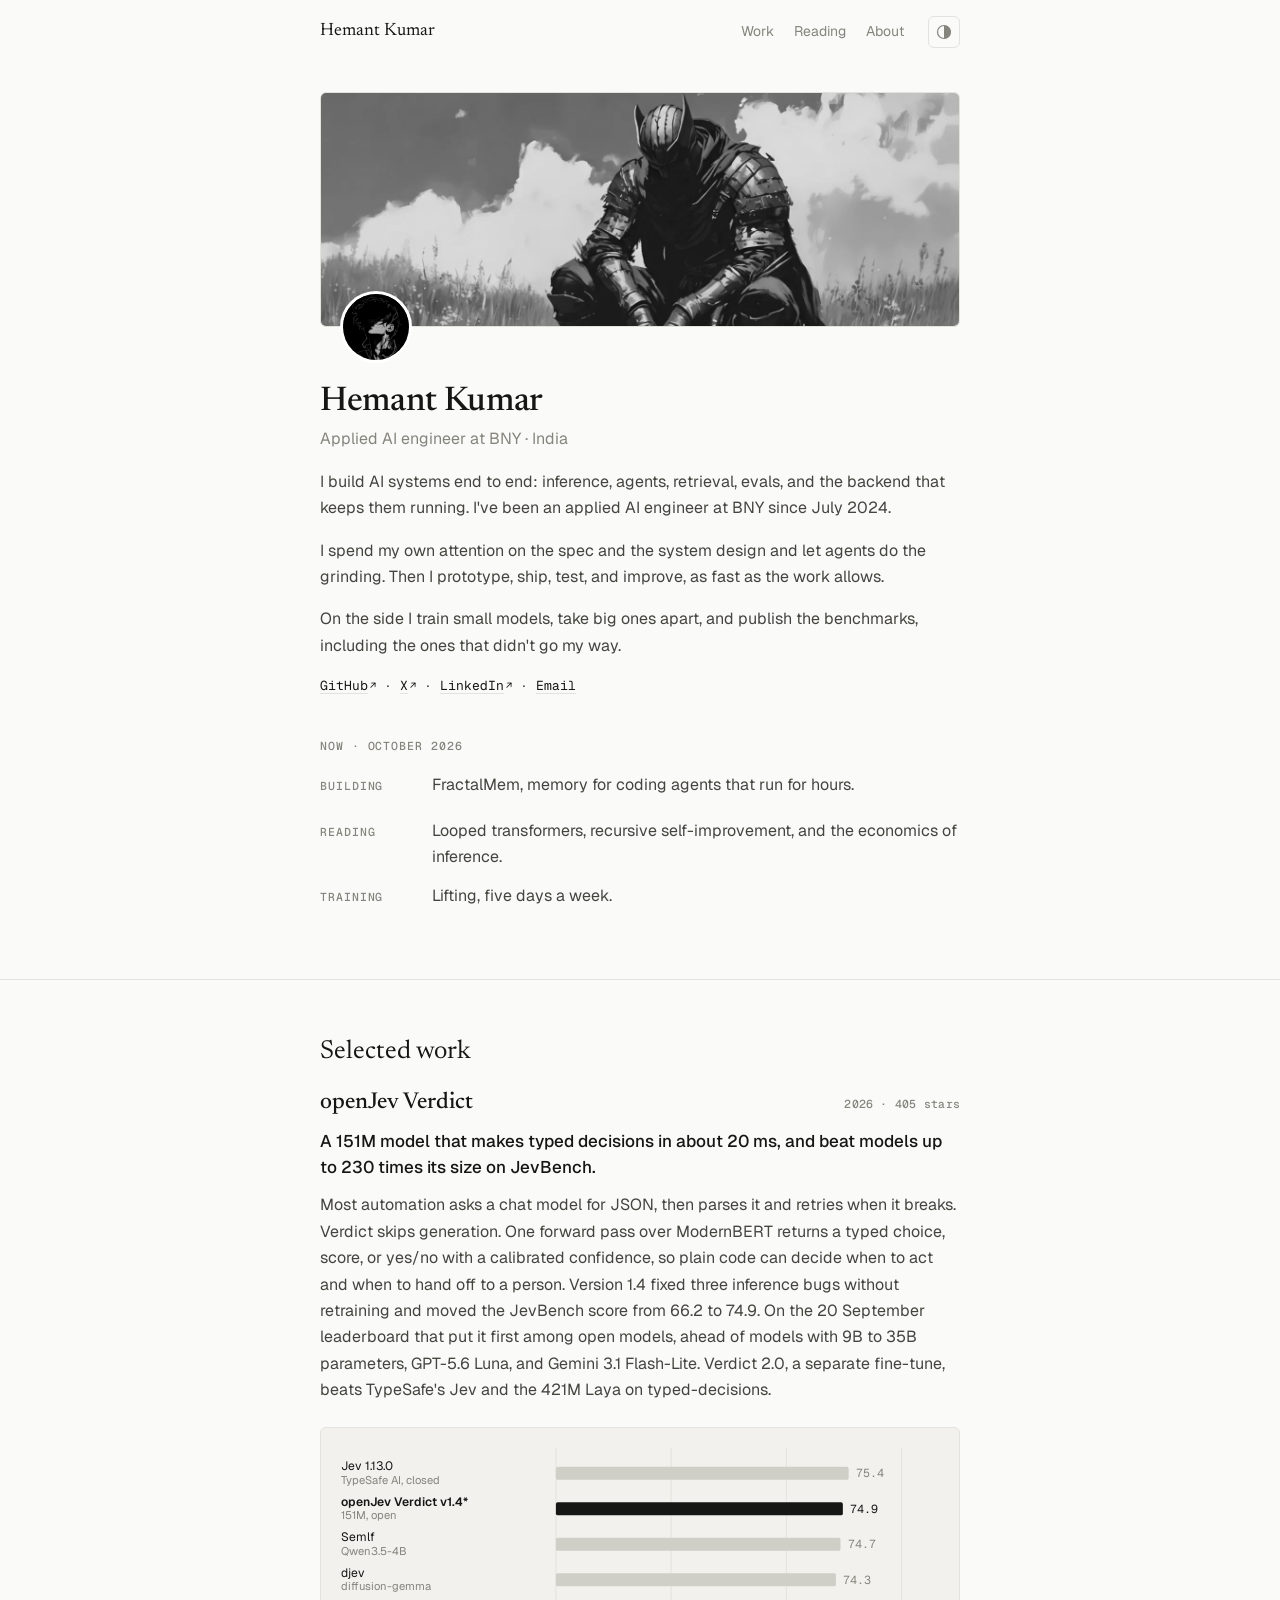
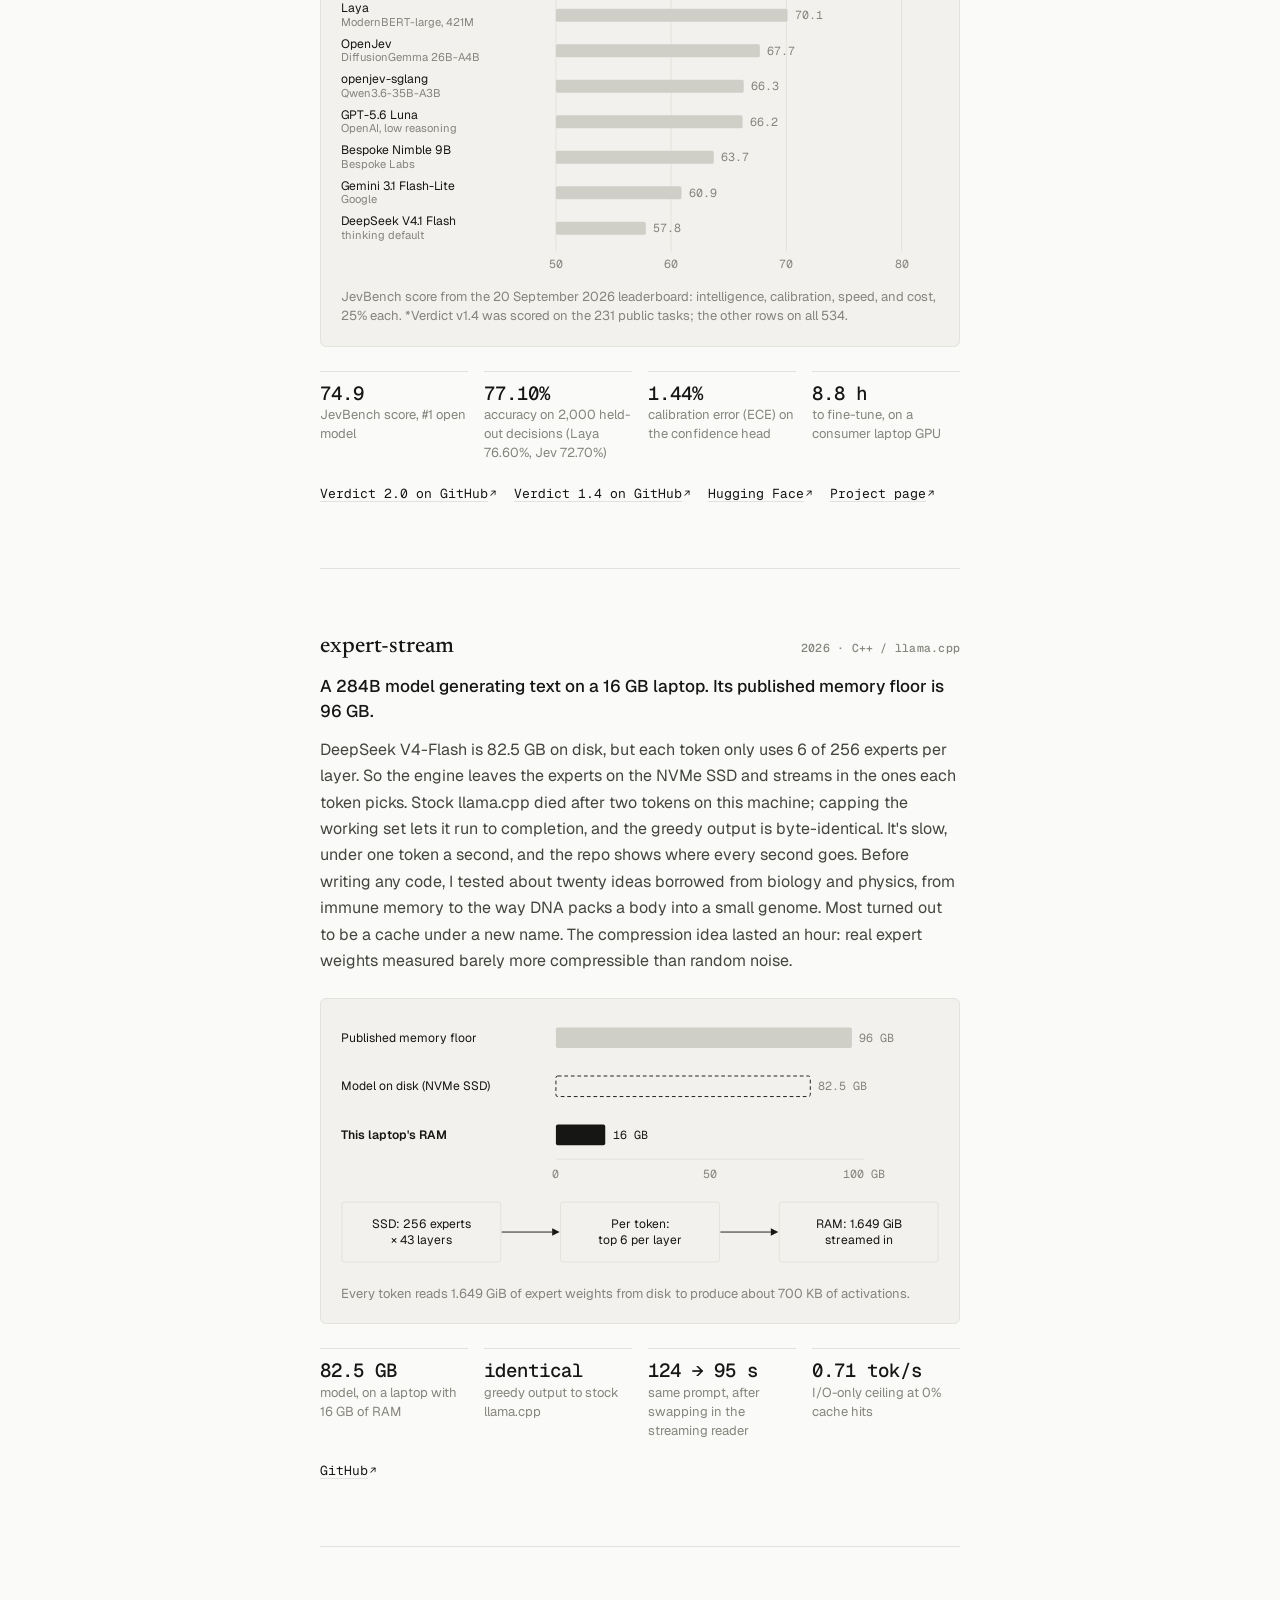
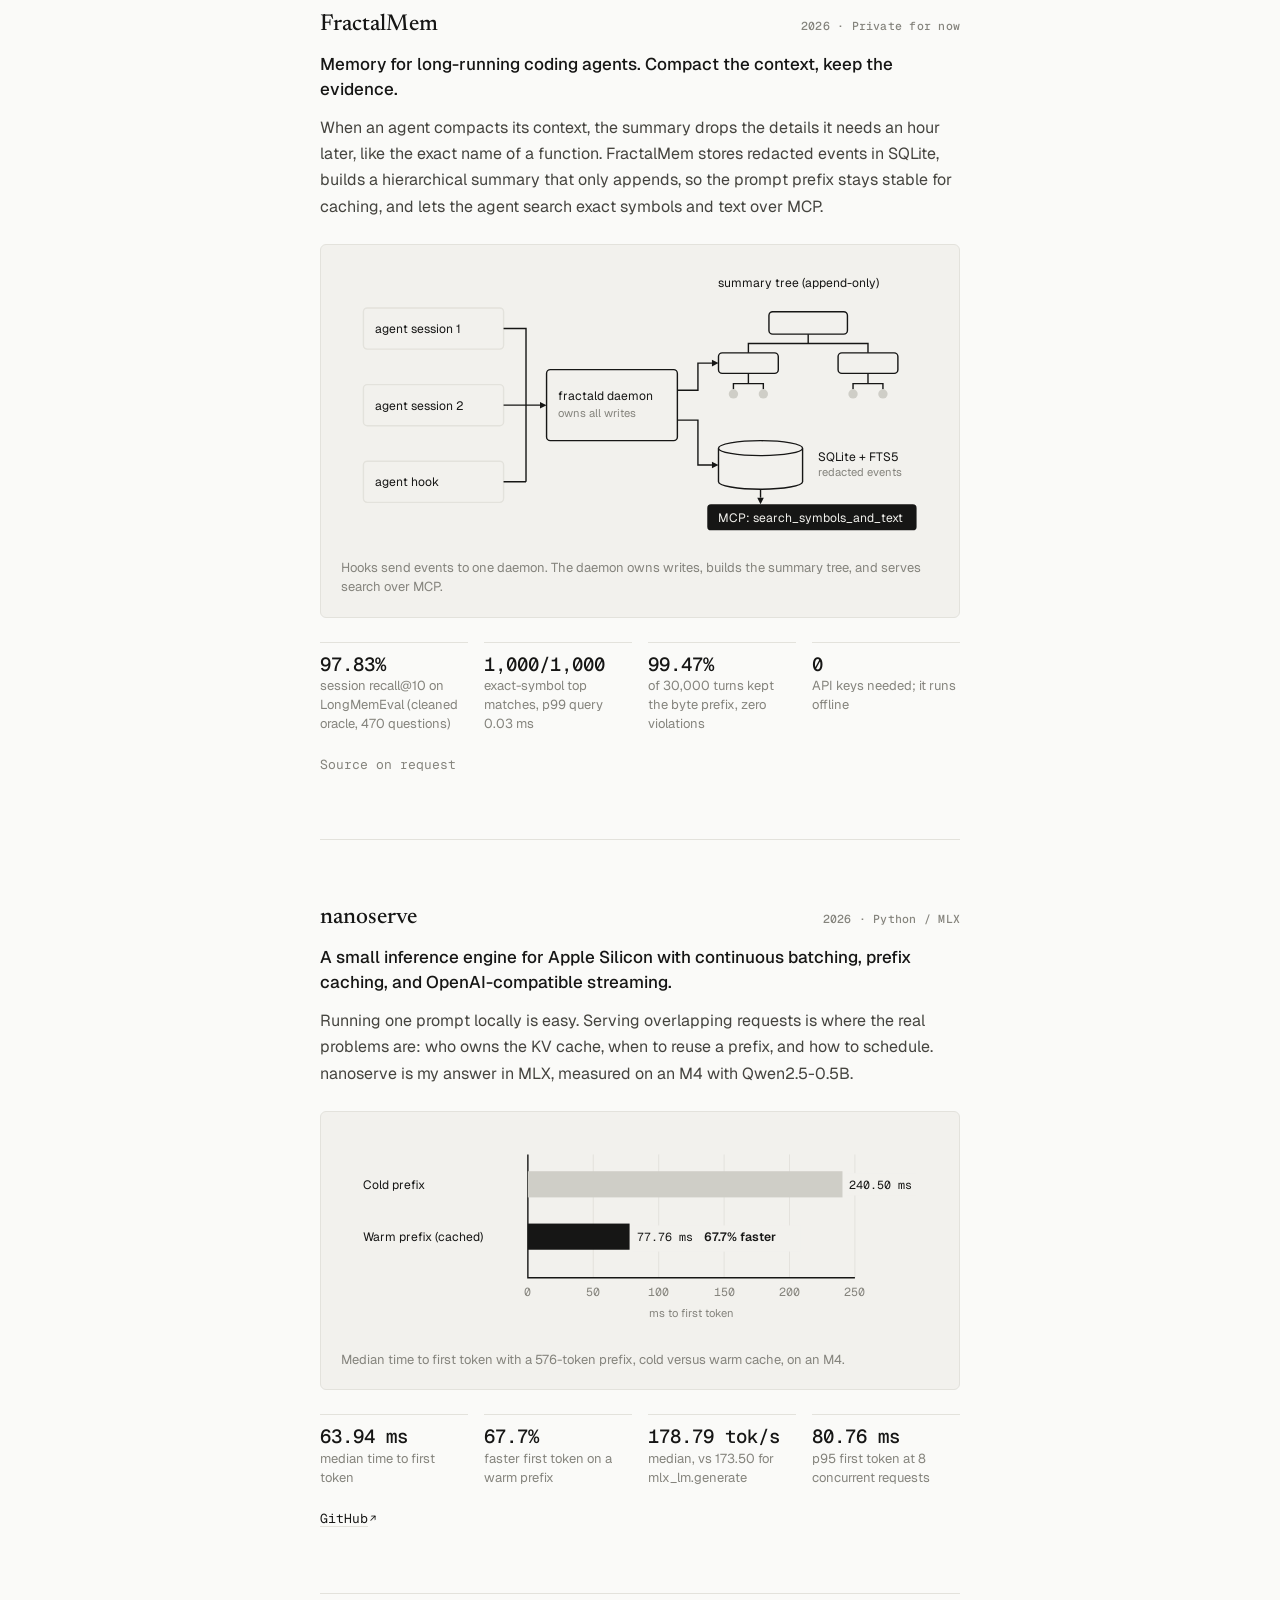
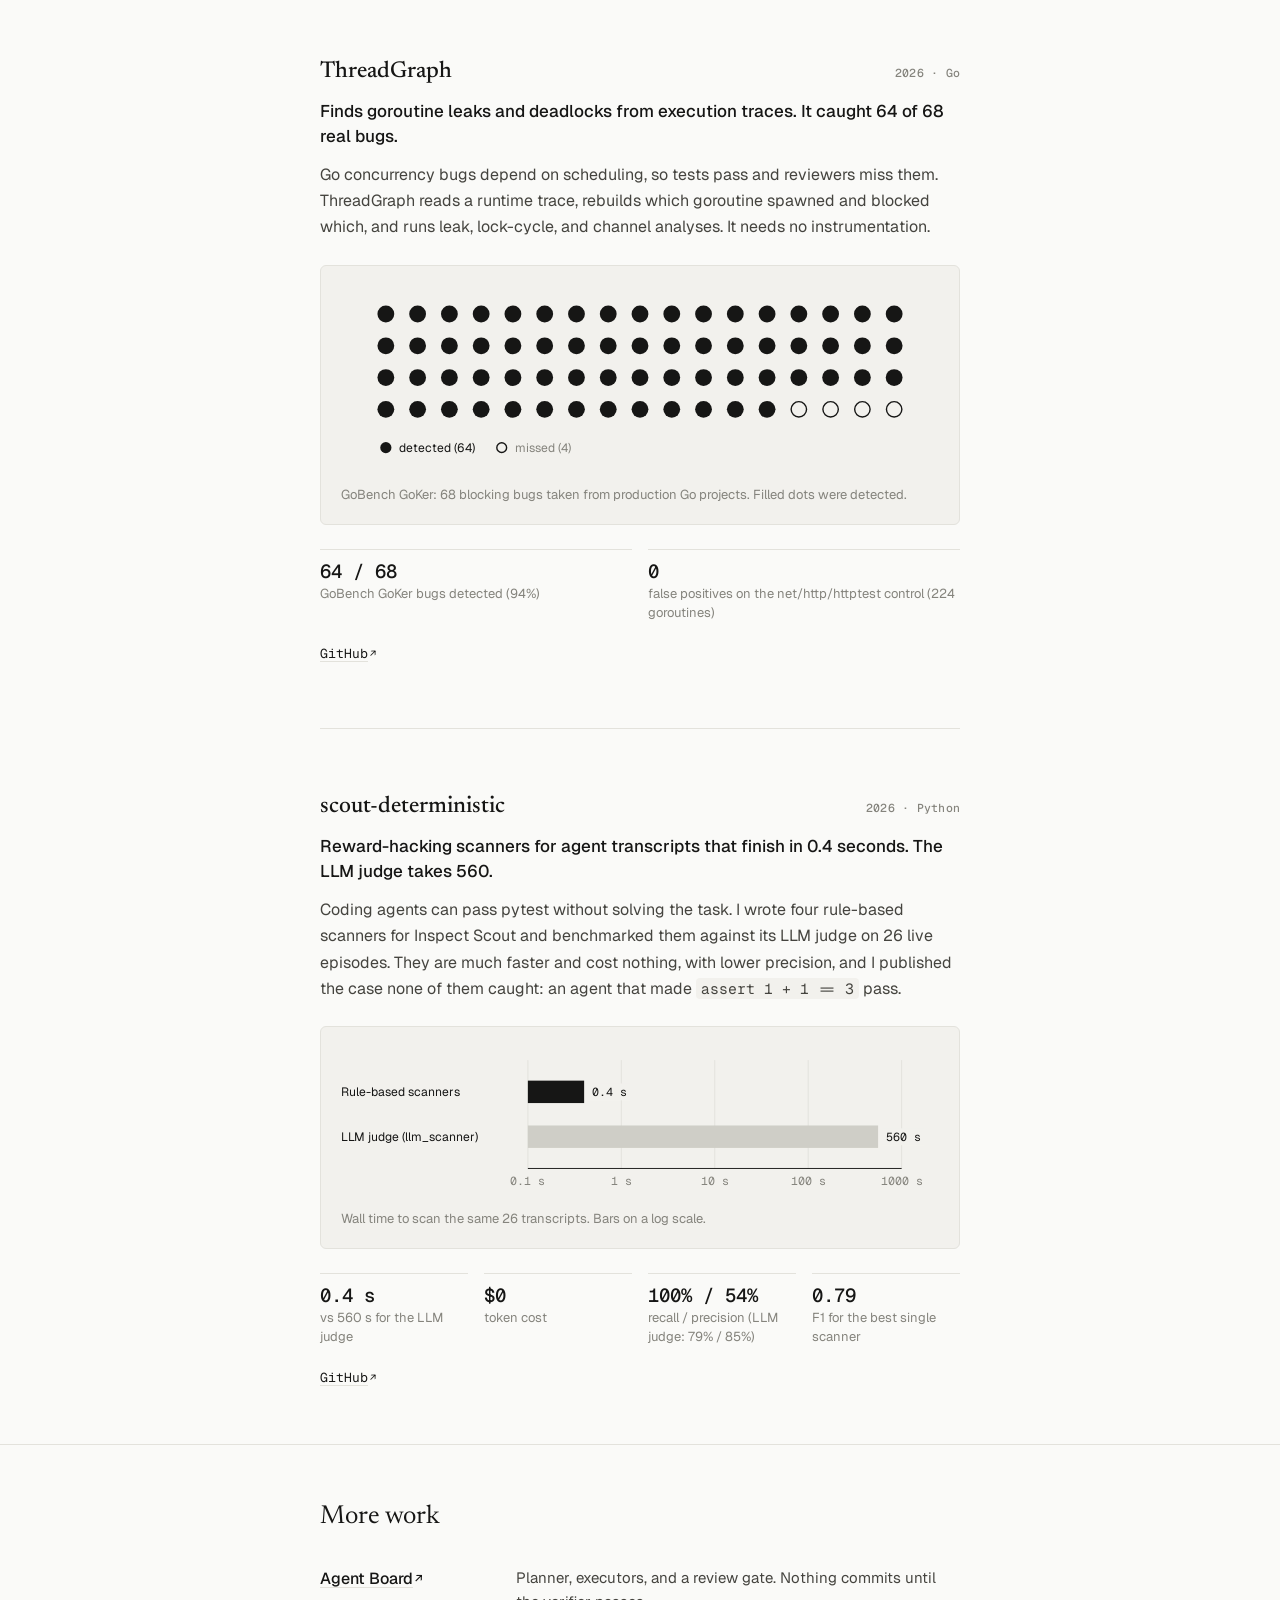
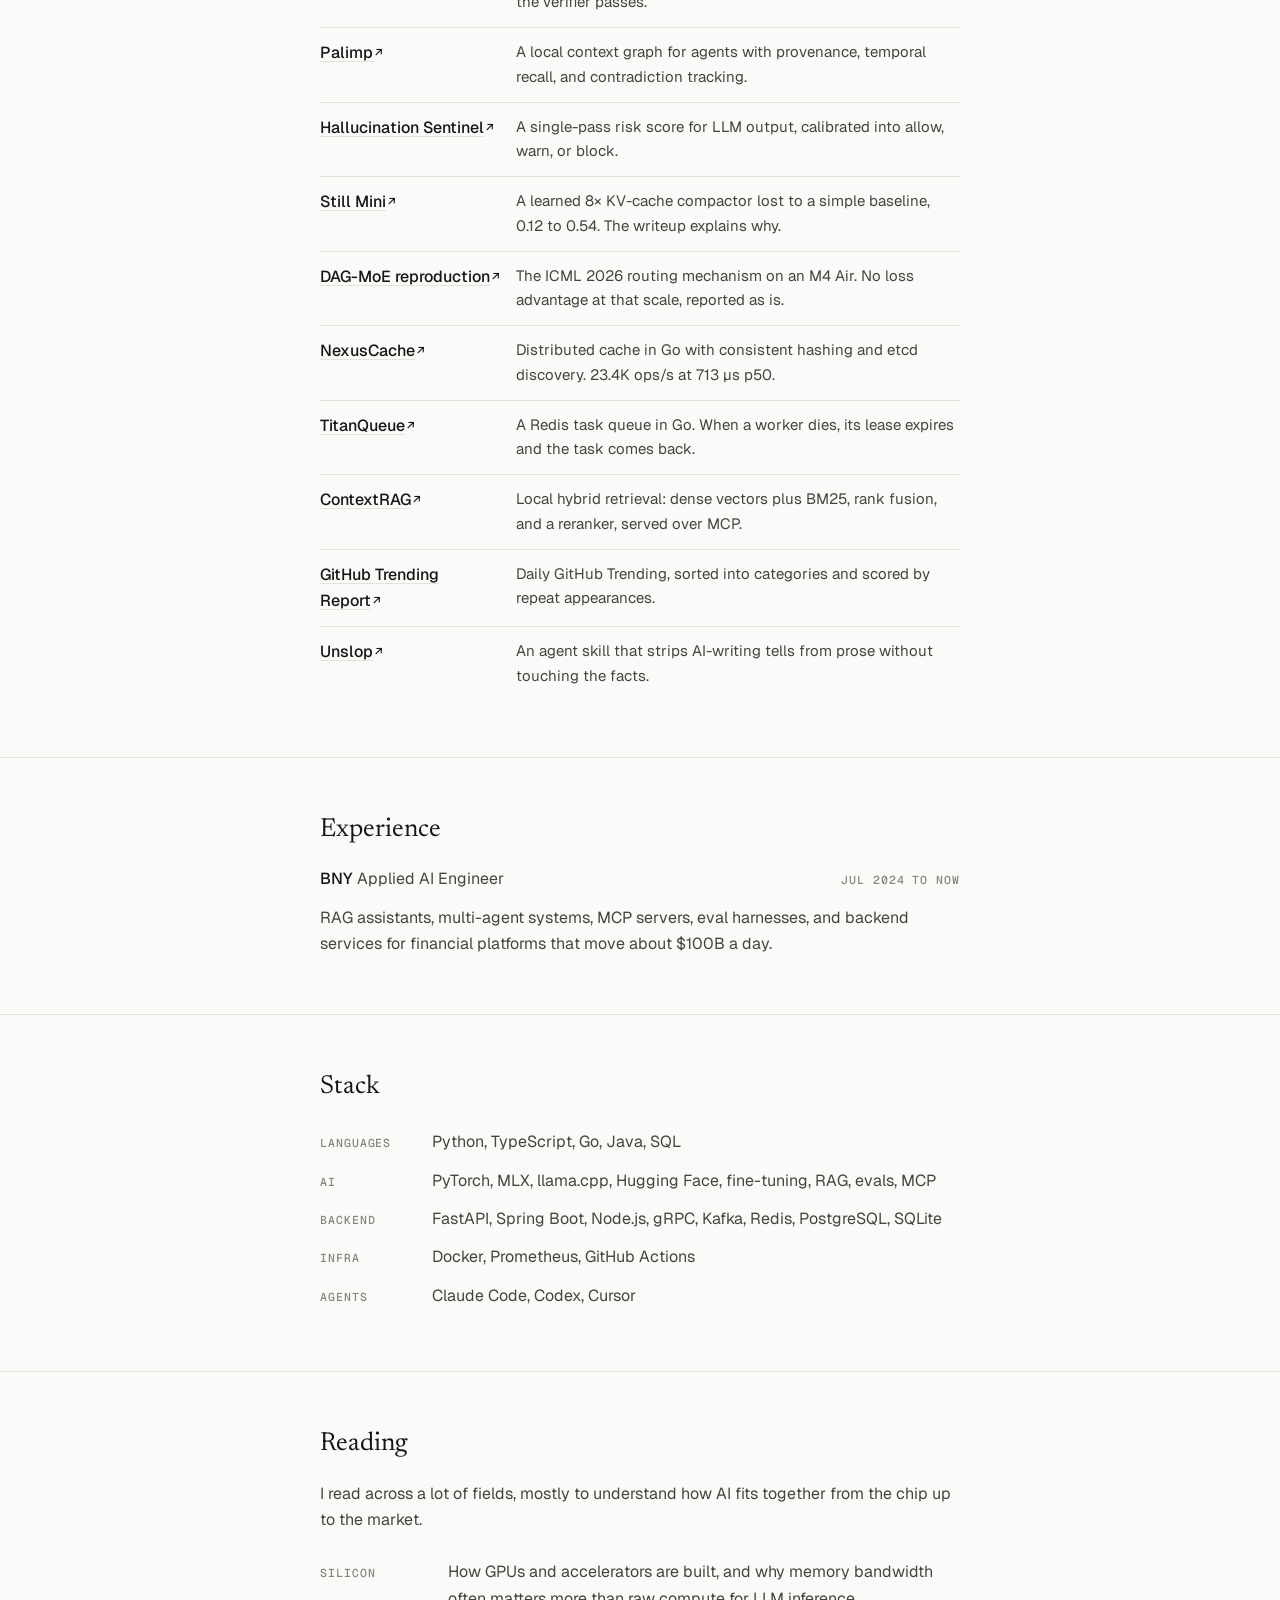
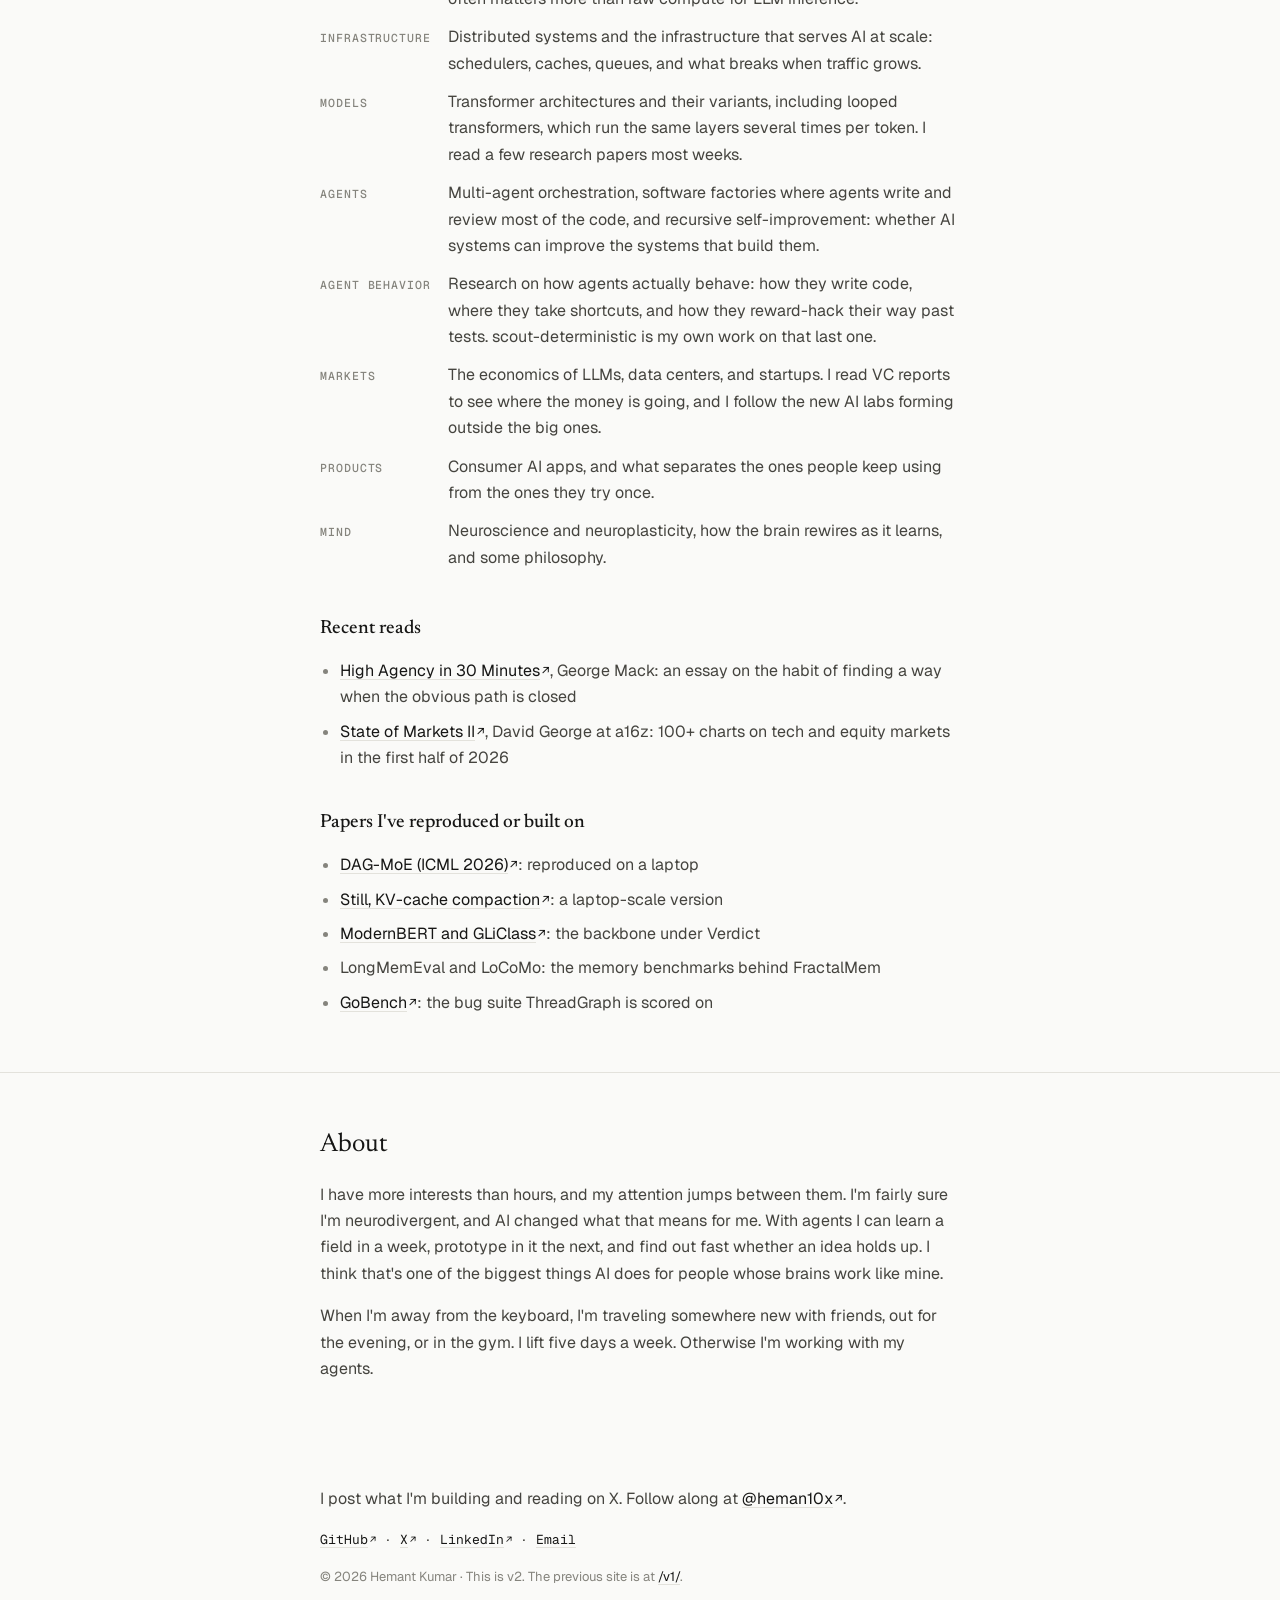
==== commit 75a3de0d: "feat: add knight banner, theme reveal, figure motion, and copy updates - Banner image above the avat" ====
--- a/index.html
+++ b/index.html
@@ -25,6 +25,7 @@
   } catch (e) {}
 </script>
 <script src="theme.js" defer></script>
+<script src="motion.js" defer></script>
 </head>
 <body id="top">
 <a class="skip-link" href="#work">Skip to work</a>
@@ -51,13 +52,16 @@
 <main>
   <div class="intro">
     <div class="wrap">
-      <img class="avatar" src="/hemant-avatar-halftone.webp" alt="Hemant Kumar" width="56" height="56">
+      <figure class="banner" tabindex="0">
+        <img src="banner-knight.webp" alt="A knight in dark armor kneeling in a field of blue flowers under a summer sky" width="1360" height="687">
+      </figure>
+      <img class="avatar" src="/hemant-avatar-halftone.webp" alt="Hemant Kumar" width="72" height="72">
       <h1>Hemant Kumar</h1>
       <p class="lead">Applied AI engineer at BNY · India</p>
       <p>I build AI systems end to end: inference, agents, retrieval, evals, and the backend that keeps them running. I've been an applied AI engineer at BNY since July 2024.</p>
       <p>I spend my own attention on the spec and the system design and let agents do the grinding. Then I prototype, ship, test, and improve, as fast as the work allows.</p>
       <p>On the side I train small models, take big ones apart, and publish the benchmarks, including the ones that didn't go my way.</p>
-      <p class="links"><a href="https://github.com/Heman10x-NGU" target="_blank" rel="noopener"><span class="nw">GitHub<span class="ext" aria-hidden="true">↗</span></span></a> · <a href="https://x.com/heman10x" target="_blank" rel="noopener"><span class="nw">X<span class="ext" aria-hidden="true">↗</span></span></a> · <a href="https://www.linkedin.com/in/heman10x/" target="_blank" rel="noopener"><span class="nw">LinkedIn<span class="ext" aria-hidden="true">↗</span></span></a> · <a href="mailto:heman10x@gmail.com">Email</a> · <a href="https://drive.google.com/file/d/1lrbMB1X9jkKniAyCvrBgJoAhVP8mZ7Sy/view?usp=sharing" target="_blank" rel="noopener"><span class="nw">Résumé<span class="ext" aria-hidden="true">↗</span></span></a></p>
+      <p class="links"><a href="https://github.com/Heman10x-NGU" target="_blank" rel="noopener"><span class="nw">GitHub<span class="ext" aria-hidden="true">↗</span></span></a> · <a href="https://x.com/heman10x" target="_blank" rel="noopener"><span class="nw">X<span class="ext" aria-hidden="true">↗</span></span></a> · <a href="https://www.linkedin.com/in/heman10x/" target="_blank" rel="noopener"><span class="nw">LinkedIn<span class="ext" aria-hidden="true">↗</span></span></a> · <a href="mailto:heman10x@gmail.com">Email</a></p>
 
       <div class="now">
         <p class="label">Now · October 2026</p>
@@ -79,105 +83,128 @@
           <h3>openJev Verdict</h3>
           <p class="label">2026 · 405 stars</p>
         </div>
-        <p class="hook">A 151M model that makes typed decisions in about 20 ms, and ranks first among open models on JevBench.</p>
-        <p class="project-body">Most automation asks a chat model for JSON, then parses it and retries when it breaks. Verdict skips generation. One forward pass over ModernBERT returns a typed choice, score, or yes/no with a calibrated confidence, so plain code can decide when to act and when to hand off to a person. Version 1.4 fixed three inference bugs without retraining and moved the JevBench score from 66.2 to 74.9. Verdict 2.0, a separate fine-tune, beats TypeSafe's Jev and the 421M Laya on typed-decisions.</p>
+        <p class="hook">A 151M model that makes typed decisions in about 20 ms, and beat models up to 230 times its size on JevBench.</p>
+        <p class="project-body">Most automation asks a chat model for JSON, then parses it and retries when it breaks. Verdict skips generation. One forward pass over ModernBERT returns a typed choice, score, or yes/no with a calibrated confidence, so plain code can decide when to act and when to hand off to a person. Version 1.4 fixed three inference bugs without retraining and moved the JevBench score from 66.2 to 74.9. On the 20 September leaderboard that put it first among open models, ahead of models with 9B to 35B parameters, GPT-5.6 Luna, and Gemini 3.1 Flash-Lite. Verdict 2.0, a separate fine-tune, beats TypeSafe's Jev and the 421M Laya on typed-decisions.</p>
         <figure class="fig">
           <div class="fig-art" data-fig="verdict">
 <div class="fig-wide">
-<svg xmlns="http://www.w3.org/2000/svg" viewBox="0 0 640 300" width="100%" role="img" aria-labelledby="verdict-title verdict-desc">
-  <title id="verdict-title">JevBench scores for seven models</title>
-  <desc id="verdict-desc">Horizontal bars of JevBench scores on a truncated axis that runs from 50 to 80. Jev 1.13.0 scores 75.4. openJev Verdict v1.4 scores 74.9 and is highlighted. Semlf scores 74.7, djev 74.3, Laya 70.1, openjev-sglang 66.3, and GPT-5.6 Luna 66.2.</desc>
-  <line class="f-line" x1="230" y1="0" x2="230" y2="276"/>
-  <line class="f-line" x1="353.3" y1="0" x2="353.3" y2="276"/>
-  <line class="f-line" x1="476.7" y1="0" x2="476.7" y2="276"/>
-  <line class="f-line" x1="600" y1="0" x2="600" y2="276"/>
-
+<svg xmlns="http://www.w3.org/2000/svg" viewBox="0 0 640 456" width="100%" role="img" aria-labelledby="verdict-title verdict-desc">
+  <title id="verdict-title">JevBench scores, 20 September 2026 leaderboard</title>
+  <desc id="verdict-desc">Horizontal bars of JevBench scores on an axis from 50 to 80. Jev 1.13.0 (TypeSafe AI, closed) scores 75.4. openJev Verdict v1.4* (151M, open) scores 74.9. Semlf (Qwen3.5-4B) scores 74.7. djev (diffusion-gemma) scores 74.3. Laya (ModernBERT-large, 421M) scores 70.1. OpenJev (DiffusionGemma 26B-A4B) scores 67.7. openjev-sglang (Qwen3.6-35B-A3B) scores 66.3. GPT-5.6 Luna (OpenAI, low reasoning) scores 66.2. Bespoke Nimble 9B (Bespoke Labs) scores 63.7. Gemini 3.1 Flash-Lite (Google) scores 60.9. DeepSeek V4.1 Flash (thinking default) scores 57.8. openJev Verdict v1.4, a 151M model, is highlighted.</desc>
+  <line class="f-line" x1="230.0" y1="0" x2="230.0" y2="432"/>
+  <line class="f-line" x1="353.3" y1="0" x2="353.3" y2="432"/>
+  <line class="f-line" x1="476.7" y1="0" x2="476.7" y2="432"/>
+  <line class="f-line" x1="600.0" y1="0" x2="600.0" y2="432"/>
   <text class="f-label f-ink" x="0" y="24">Jev 1.13.0</text>
   <text class="f-small f-muted" x="0" y="38">TypeSafe AI, closed</text>
-  <rect class="f-bar" x="230" y="20" width="313.2" height="14" rx="2"/>
-  <text class="f-num f-muted" x="551.2" y="31.5">75.4</text>
-
+  <rect class="f-bar" x="230" y="20" width="313.3" height="14" rx="2"/>
+  <text class="f-num f-muted" x="551.3" y="31.5">75.4</text>
   <text class="f-label f-ink" x="0" y="62" font-weight="600">openJev Verdict v1.4*</text>
   <text class="f-small f-muted" x="0" y="76">151M, open</text>
   <rect class="f-ink" x="230" y="58" width="307.1" height="14" rx="2"/>
   <text class="f-num f-ink" x="545.1" y="69.5">74.9</text>
-
   <text class="f-label f-ink" x="0" y="100">Semlf</text>
   <text class="f-small f-muted" x="0" y="114">Qwen3.5-4B</text>
   <rect class="f-bar" x="230" y="96" width="304.6" height="14" rx="2"/>
   <text class="f-num f-muted" x="542.6" y="107.5">74.7</text>
-
   <text class="f-label f-ink" x="0" y="138">djev</text>
   <text class="f-small f-muted" x="0" y="152">diffusion-gemma</text>
   <rect class="f-bar" x="230" y="134" width="299.7" height="14" rx="2"/>
   <text class="f-num f-muted" x="537.7" y="145.5">74.3</text>
-
   <text class="f-label f-ink" x="0" y="176">Laya</text>
   <text class="f-small f-muted" x="0" y="190">ModernBERT-large, 421M</text>
   <rect class="f-bar" x="230" y="172" width="247.9" height="14" rx="2"/>
   <text class="f-num f-muted" x="485.9" y="183.5">70.1</text>
-
-  <text class="f-label f-ink" x="0" y="214">openjev-sglang</text>
-  <text class="f-small f-muted" x="0" y="228">Qwen3.6-35B-A3B</text>
-  <rect class="f-bar" x="230" y="210" width="201" height="14" rx="2"/>
-  <text class="f-num f-muted" x="439" y="221.5">66.3</text>
-
-  <text class="f-label f-ink" x="0" y="252">GPT-5.6 Luna</text>
-  <text class="f-small f-muted" x="0" y="266">OpenAI, low reasoning</text>
-  <rect class="f-bar" x="230" y="248" width="199.8" height="14" rx="2"/>
-  <text class="f-num f-muted" x="437.8" y="259.5">66.2</text>
-
-  <text class="f-num f-muted" x="230" y="294" text-anchor="middle">50</text>
-  <text class="f-num f-muted" x="353.3" y="294" text-anchor="middle">60</text>
-  <text class="f-num f-muted" x="476.7" y="294" text-anchor="middle">70</text>
-  <text class="f-num f-muted" x="600" y="294" text-anchor="middle">80</text>
+  <text class="f-label f-ink" x="0" y="214">OpenJev</text>
+  <text class="f-small f-muted" x="0" y="228">DiffusionGemma 26B-A4B</text>
+  <rect class="f-bar" x="230" y="210" width="218.3" height="14" rx="2"/>
+  <text class="f-num f-muted" x="456.3" y="221.5">67.7</text>
+  <text class="f-label f-ink" x="0" y="252">openjev-sglang</text>
+  <text class="f-small f-muted" x="0" y="266">Qwen3.6-35B-A3B</text>
+  <rect class="f-bar" x="230" y="248" width="201.0" height="14" rx="2"/>
+  <text class="f-num f-muted" x="439.0" y="259.5">66.3</text>
+  <text class="f-label f-ink" x="0" y="290">GPT-5.6 Luna</text>
+  <text class="f-small f-muted" x="0" y="304">OpenAI, low reasoning</text>
+  <rect class="f-bar" x="230" y="286" width="199.8" height="14" rx="2"/>
+  <text class="f-num f-muted" x="437.8" y="297.5">66.2</text>
+  <text class="f-label f-ink" x="0" y="328">Bespoke Nimble 9B</text>
+  <text class="f-small f-muted" x="0" y="342">Bespoke Labs</text>
+  <rect class="f-bar" x="230" y="324" width="169.0" height="14" rx="2"/>
+  <text class="f-num f-muted" x="407.0" y="335.5">63.7</text>
+  <text class="f-label f-ink" x="0" y="366">Gemini 3.1 Flash-Lite</text>
+  <text class="f-small f-muted" x="0" y="380">Google</text>
+  <rect class="f-bar" x="230" y="362" width="134.4" height="14" rx="2"/>
+  <text class="f-num f-muted" x="372.4" y="373.5">60.9</text>
+  <text class="f-label f-ink" x="0" y="404">DeepSeek V4.1 Flash</text>
+  <text class="f-small f-muted" x="0" y="418">thinking default</text>
+  <rect class="f-bar" x="230" y="400" width="96.2" height="14" rx="2"/>
+  <text class="f-num f-muted" x="334.2" y="411.5">57.8</text>
+  <text class="f-num f-muted" x="230.0" y="450" text-anchor="middle">50</text>
+  <text class="f-num f-muted" x="353.3" y="450" text-anchor="middle">60</text>
+  <text class="f-num f-muted" x="476.7" y="450" text-anchor="middle">70</text>
+  <text class="f-num f-muted" x="600.0" y="450" text-anchor="middle">80</text>
 </svg>
 </div>
 <div class="fig-narrow">
-<svg xmlns="http://www.w3.org/2000/svg" viewBox="0 0 340 340" width="100%" role="img" aria-labelledby="verdict-narrow-title verdict-narrow-desc">
-  <title id="verdict-narrow-title">JevBench scores for seven models</title>
-  <desc id="verdict-narrow-desc">Horizontal bars of JevBench scores on a truncated axis that runs from 50 to 80. Jev 1.13.0 scores 75.4. openJev Verdict v1.4 scores 74.9 and is highlighted. Semlf scores 74.7, djev 74.3, Laya 70.1, openjev-sglang 66.3, and GPT-5.6 Luna 66.2.</desc>
-  <path class="f-line" d="M0 25V53M0 69V97M0 113V141M0 157V185M0 201V229M0 245V273M0 289V316"/>
-  <path class="f-line" d="M100 25V53M100 69V97M100 113V141M100 157V185M100 201V229M100 245V273M100 289V316"/>
-  <path class="f-line" d="M200 25V53M200 69V97M200 113V141M200 157V185M200 201V229M200 245V273M200 289V316"/>
-  <path class="f-line" d="M300 25V53M300 69V97M300 113V141M300 157V185M300 201V229M300 245V273M300 289V316"/>
-
+<svg xmlns="http://www.w3.org/2000/svg" viewBox="0 0 340 524" width="100%" role="img" aria-labelledby="verdict-narrow-title verdict-narrow-desc">
+  <title id="verdict-narrow-title">JevBench scores, 20 September 2026 leaderboard</title>
+  <desc id="verdict-narrow-desc">Horizontal bars of JevBench scores on an axis from 50 to 80. Jev 1.13.0 (TypeSafe AI, closed) scores 75.4. openJev Verdict v1.4* (151M, open) scores 74.9. Semlf (Qwen3.5-4B) scores 74.7. djev (diffusion-gemma) scores 74.3. Laya (ModernBERT-large, 421M) scores 70.1. OpenJev (DiffusionGemma 26B-A4B) scores 67.7. openjev-sglang (Qwen3.6-35B-A3B) scores 66.3. GPT-5.6 Luna (OpenAI, low reasoning) scores 66.2. Bespoke Nimble 9B (Bespoke Labs) scores 63.7. Gemini 3.1 Flash-Lite (Google) scores 60.9. DeepSeek V4.1 Flash (thinking default) scores 57.8. openJev Verdict v1.4, a 151M model, is highlighted.</desc>
+  <path class="f-line" d="M0 25V53M0 69V97M0 113V141M0 157V185M0 201V229M0 245V273M0 289V317M0 333V361M0 377V405M0 421V449M0 465V493"/>
+  <path class="f-line" d="M100 25V53M100 69V97M100 113V141M100 157V185M100 201V229M100 245V273M100 289V317M100 333V361M100 377V405M100 421V449M100 465V493"/>
+  <path class="f-line" d="M200 25V53M200 69V97M200 113V141M200 157V185M200 201V229M200 245V273M200 289V317M200 333V361M200 377V405M200 421V449M200 465V493"/>
+  <path class="f-line" d="M300 25V53M300 69V97M300 113V141M300 157V185M300 201V229M300 245V273M300 289V317M300 333V361M300 377V405M300 421V449M300 465V493"/>
   <text class="f-label f-ink" x="0" y="20">Jev 1.13.0<tspan class="f-small f-muted" dx="8">TypeSafe AI, closed</tspan></text>
-  <rect class="f-bar" x="0" y="28" width="254" height="14" rx="2"/>
-  <text class="f-num f-muted" x="258" y="39.5">75.4</text>
-
+  <rect class="f-bar" x="0" y="28" width="254.0" height="14" rx="2"/>
+  <rect class="f-bg" x="256.0" y="27" width="34" height="16"/>
+  <text class="f-num f-muted" x="258.0" y="39.5">75.4</text>
   <text class="f-label f-ink" x="0" y="64" font-weight="600">openJev Verdict v1.4*<tspan class="f-small f-muted" font-weight="400" dx="8">151M, open</tspan></text>
-  <rect class="f-ink" x="0" y="72" width="249" height="14" rx="2"/>
-  <text class="f-num f-ink" x="253" y="83.5">74.9</text>
-
+  <rect class="f-ink" x="0" y="72" width="249.0" height="14" rx="2"/>
+  <rect class="f-bg" x="251.0" y="71" width="34" height="16"/>
+  <text class="f-num f-ink" x="253.0" y="83.5">74.9</text>
   <text class="f-label f-ink" x="0" y="108">Semlf<tspan class="f-small f-muted" dx="8">Qwen3.5-4B</tspan></text>
-  <rect class="f-bar" x="0" y="116" width="247" height="14" rx="2"/>
-  <text class="f-num f-muted" x="251" y="127.5">74.7</text>
-
+  <rect class="f-bar" x="0" y="116" width="247.0" height="14" rx="2"/>
+  <rect class="f-bg" x="249.0" y="115" width="34" height="16"/>
+  <text class="f-num f-muted" x="251.0" y="127.5">74.7</text>
   <text class="f-label f-ink" x="0" y="152">djev<tspan class="f-small f-muted" dx="8">diffusion-gemma</tspan></text>
-  <rect class="f-bar" x="0" y="160" width="243" height="14" rx="2"/>
-  <text class="f-num f-muted" x="247" y="171.5">74.3</text>
-
+  <rect class="f-bar" x="0" y="160" width="243.0" height="14" rx="2"/>
+  <rect class="f-bg" x="245.0" y="159" width="34" height="16"/>
+  <text class="f-num f-muted" x="247.0" y="171.5">74.3</text>
   <text class="f-label f-ink" x="0" y="196">Laya<tspan class="f-small f-muted" dx="8">ModernBERT-large, 421M</tspan></text>
-  <rect class="f-bar" x="0" y="204" width="201" height="14" rx="2"/>
-  <text class="f-num f-muted" x="205" y="215.5">70.1</text>
-
-  <text class="f-label f-ink" x="0" y="240">openjev-sglang<tspan class="f-small f-muted" dx="8">Qwen3.6-35B-A3B</tspan></text>
-  <rect class="f-bar" x="0" y="248" width="163" height="14" rx="2"/>
-  <text class="f-num f-muted" x="167" y="259.5">66.3</text>
-
-  <text class="f-label f-ink" x="0" y="284">GPT-5.6 Luna<tspan class="f-small f-muted" dx="8">OpenAI, low reasoning</tspan></text>
-  <rect class="f-bar" x="0" y="292" width="162" height="14" rx="2"/>
-  <text class="f-num f-muted" x="166" y="303.5">66.2</text>
-
-  <text class="f-num f-muted" x="0" y="332">50</text>
-  <text class="f-num f-muted" x="100" y="332" text-anchor="middle">60</text>
-  <text class="f-num f-muted" x="200" y="332" text-anchor="middle">70</text>
-  <text class="f-num f-muted" x="300" y="332" text-anchor="middle">80</text>
+  <rect class="f-bar" x="0" y="204" width="201.0" height="14" rx="2"/>
+  <rect class="f-bg" x="203.0" y="203" width="34" height="16"/>
+  <text class="f-num f-muted" x="205.0" y="215.5">70.1</text>
+  <text class="f-label f-ink" x="0" y="240">OpenJev<tspan class="f-small f-muted" dx="8">DiffusionGemma 26B-A4B</tspan></text>
+  <rect class="f-bar" x="0" y="248" width="177.0" height="14" rx="2"/>
+  <rect class="f-bg" x="179.0" y="247" width="34" height="16"/>
+  <text class="f-num f-muted" x="181.0" y="259.5">67.7</text>
+  <text class="f-label f-ink" x="0" y="284">openjev-sglang<tspan class="f-small f-muted" dx="8">Qwen3.6-35B-A3B</tspan></text>
+  <rect class="f-bar" x="0" y="292" width="163.0" height="14" rx="2"/>
+  <rect class="f-bg" x="165.0" y="291" width="34" height="16"/>
+  <text class="f-num f-muted" x="167.0" y="303.5">66.3</text>
+  <text class="f-label f-ink" x="0" y="328">GPT-5.6 Luna<tspan class="f-small f-muted" dx="8">OpenAI, low reasoning</tspan></text>
+  <rect class="f-bar" x="0" y="336" width="162.0" height="14" rx="2"/>
+  <rect class="f-bg" x="164.0" y="335" width="34" height="16"/>
+  <text class="f-num f-muted" x="166.0" y="347.5">66.2</text>
+  <text class="f-label f-ink" x="0" y="372">Bespoke Nimble 9B<tspan class="f-small f-muted" dx="8">Bespoke Labs</tspan></text>
+  <rect class="f-bar" x="0" y="380" width="137.0" height="14" rx="2"/>
+  <rect class="f-bg" x="139.0" y="379" width="34" height="16"/>
+  <text class="f-num f-muted" x="141.0" y="391.5">63.7</text>
+  <text class="f-label f-ink" x="0" y="416">Gemini 3.1 Flash-Lite<tspan class="f-small f-muted" dx="8">Google</tspan></text>
+  <rect class="f-bar" x="0" y="424" width="109.0" height="14" rx="2"/>
+  <rect class="f-bg" x="111.0" y="423" width="34" height="16"/>
+  <text class="f-num f-muted" x="113.0" y="435.5">60.9</text>
+  <text class="f-label f-ink" x="0" y="460">DeepSeek V4.1 Flash<tspan class="f-small f-muted" dx="8">thinking default</tspan></text>
+  <rect class="f-bar" x="0" y="468" width="78.0" height="14" rx="2"/>
+  <rect class="f-bg" x="80.0" y="467" width="34" height="16"/>
+  <text class="f-num f-muted" x="82.0" y="479.5">57.8</text>
+  <text class="f-num f-muted" x="0" y="518" text-anchor="start">50</text>
+  <text class="f-num f-muted" x="100" y="518" text-anchor="middle">60</text>
+  <text class="f-num f-muted" x="200" y="518" text-anchor="middle">70</text>
+  <text class="f-num f-muted" x="300" y="518" text-anchor="end">80</text>
 </svg>
 </div>
 </div><!-- /fig-art -->
-          <figcaption>JevBench score: intelligence, calibration, speed, and cost, 25% each. Verdict sits above GPT-5.6 Luna and a 35B Qwen MoE mostly because each decision is far cheaper and faster. *Verdict v1.4 was scored on the 231 public tasks; the other rows on all 534.</figcaption>
+          <figcaption>JevBench score from the 20 September 2026 leaderboard: intelligence, calibration, speed, and cost, 25% each. *Verdict v1.4 was scored on the 231 public tasks; the other rows on all 534.</figcaption>
         </figure>
         <dl class="stats">
           <div><dt>74.9</dt><dd>JevBench score, #1 open model</dd></div>
@@ -199,7 +226,7 @@
           <p class="label">2026 · C++ / llama.cpp</p>
         </div>
         <p class="hook">A 284B model generating text on a 16 GB laptop. Its published memory floor is 96 GB.</p>
-        <p class="project-body">DeepSeek V4-Flash is 82.5 GB on disk, but each token only uses 6 of 256 experts per layer. So the engine leaves the experts on the NVMe SSD and streams in the ones each token picks. Stock llama.cpp died after two tokens on this machine; capping the working set lets it run to completion, and the greedy output is byte-identical. It's slow, under one token a second, and the repo shows where every second goes.</p>
+        <p class="project-body">DeepSeek V4-Flash is 82.5 GB on disk, but each token only uses 6 of 256 experts per layer. So the engine leaves the experts on the NVMe SSD and streams in the ones each token picks. Stock llama.cpp died after two tokens on this machine; capping the working set lets it run to completion, and the greedy output is byte-identical. It's slow, under one token a second, and the repo shows where every second goes. Before writing any code, I tested about twenty ideas borrowed from biology and physics, from immune memory to the way DNA packs a body into a small genome. Most turned out to be a cache under a new name. The compression idea lasted an hour: real expert weights measured barely more compressible than random noise.</p>
         <figure class="fig">
           <div class="fig-art" data-fig="expert-stream">
 <div class="fig-wide">
@@ -767,16 +794,23 @@
   <section class="section" id="reading" aria-labelledby="reading-title">
     <div class="wrap">
       <h2 id="reading-title">Reading</h2>
-      <p class="reading-intro">The threads I keep pulling, roughly in order of how much time they eat.</p>
+      <p class="reading-intro">I read across a lot of fields, mostly to understand how AI fits together from the chip up to the market.</p>
       <dl class="rows rows-wide">
-        <div><dt class="label">Silicon</dt><dd>GPUs, chip architecture, and LLM inference engineering</dd></div>
-        <div><dt class="label">Infrastructure</dt><dd>Distributed systems and the infra behind AI at scale</dd></div>
-        <div><dt class="label">Models</dt><dd>Transformer architectures, looped transformers, and research papers most weeks</dd></div>
-        <div><dt class="label">Agents</dt><dd>Multi-agent orchestration, software factories, and recursive self-improvement</dd></div>
-        <div><dt class="label">Markets</dt><dd>The economics of LLMs, data centers, and startups. VC reports on where it's all heading, and the new wave of AI labs</dd></div>
-        <div><dt class="label">Products</dt><dd>Consumer AI apps, and why some of them stick</dd></div>
-        <div><dt class="label">Mind</dt><dd>Neuroscience, neuroplasticity, and some philosophy</dd></div>
+        <div><dt class="label">Silicon</dt><dd>How GPUs and accelerators are built, and why memory bandwidth often matters more than raw compute for LLM inference.</dd></div>
+        <div><dt class="label">Infrastructure</dt><dd>Distributed systems and the infrastructure that serves AI at scale: schedulers, caches, queues, and what breaks when traffic grows.</dd></div>
+        <div><dt class="label">Models</dt><dd>Transformer architectures and their variants, including looped transformers, which run the same layers several times per token. I read a few research papers most weeks.</dd></div>
+        <div><dt class="label">Agents</dt><dd>Multi-agent orchestration, software factories where agents write and review most of the code, and recursive self-improvement: whether AI systems can improve the systems that build them.</dd></div>
+        <div><dt class="label">Agent behavior</dt><dd>Research on how agents actually behave: how they write code, where they take shortcuts, and how they reward-hack their way past tests. scout-deterministic is my own work on that last one.</dd></div>
+        <div><dt class="label">Markets</dt><dd>The economics of LLMs, data centers, and startups. I read VC reports to see where the money is going, and I follow the new AI labs forming outside the big ones.</dd></div>
+        <div><dt class="label">Products</dt><dd>Consumer AI apps, and what separates the ones people keep using from the ones they try once.</dd></div>
+        <div><dt class="label">Mind</dt><dd>Neuroscience and neuroplasticity, how the brain rewires as it learns, and some philosophy.</dd></div>
       </dl>
+      <h3 class="subhead">Recent reads</h3>
+      <!-- Recent reads: newest first, same format as below. -->
+      <ul class="papers">
+        <li><a href="https://www.highagency.com/" target="_blank" rel="noopener">High Agency in 30 <span class="nw">Minutes<span class="ext" aria-hidden="true">↗</span></span></a>, George Mack: an essay on the habit of finding a way when the obvious path is closed</li>
+        <li><a href="https://www.a16z.news/p/state-of-markets-ii" target="_blank" rel="noopener">State of Markets <span class="nw">II<span class="ext" aria-hidden="true">↗</span></span></a>, David George at a16z: 100+ charts on tech and equity markets in the first half of 2026</li>
+      </ul>
       <h3 class="subhead">Papers I've reproduced or built on</h3>
       <ul class="papers">
         <li><a href="https://github.com/Heman10x-NGU/dag-moe-reproduction" target="_blank" rel="noopener">DAG-MoE (ICML <span class="nw">2026)<span class="ext" aria-hidden="true">↗</span></span></a>: reproduced on a laptop</li>
@@ -785,7 +819,6 @@
         <li>LongMemEval and LoCoMo: the memory benchmarks behind FractalMem</li>
         <li><a href="https://github.com/Heman10x-NGU/threadgraph" target="_blank" rel="noopener"><span class="nw">GoBench<span class="ext" aria-hidden="true">↗</span></span></a>: the bug suite ThreadGraph is scored on</li>
       </ul>
-      <!-- Blogs: add <li> items here in the same format to show a "Blogs I read" list. -->
     </div>
   </section>
 
@@ -801,7 +834,7 @@
 <footer class="site-footer">
   <div class="wrap">
     <p>I post what I'm building and reading on X. Follow along at <a href="https://x.com/heman10x" target="_blank" rel="noopener"><span class="nw">@heman10x<span class="ext" aria-hidden="true">↗</span></span></a>.</p>
-    <p class="links"><a href="https://github.com/Heman10x-NGU" target="_blank" rel="noopener"><span class="nw">GitHub<span class="ext" aria-hidden="true">↗</span></span></a> · <a href="https://x.com/heman10x" target="_blank" rel="noopener"><span class="nw">X<span class="ext" aria-hidden="true">↗</span></span></a> · <a href="https://www.linkedin.com/in/heman10x/" target="_blank" rel="noopener"><span class="nw">LinkedIn<span class="ext" aria-hidden="true">↗</span></span></a> · <a href="mailto:heman10x@gmail.com">Email</a> · <a href="https://drive.google.com/file/d/1lrbMB1X9jkKniAyCvrBgJoAhVP8mZ7Sy/view?usp=sharing" target="_blank" rel="noopener"><span class="nw">Résumé<span class="ext" aria-hidden="true">↗</span></span></a></p>
+    <p class="links"><a href="https://github.com/Heman10x-NGU" target="_blank" rel="noopener"><span class="nw">GitHub<span class="ext" aria-hidden="true">↗</span></span></a> · <a href="https://x.com/heman10x" target="_blank" rel="noopener"><span class="nw">X<span class="ext" aria-hidden="true">↗</span></span></a> · <a href="https://www.linkedin.com/in/heman10x/" target="_blank" rel="noopener"><span class="nw">LinkedIn<span class="ext" aria-hidden="true">↗</span></span></a> · <a href="mailto:heman10x@gmail.com">Email</a></p>
     <p class="small">© 2026 Hemant Kumar · This is v2. The previous site is at <a href="/v1/">/v1/</a>.</p>
   </div>
 </footer>
--- a/style.css
+++ b/style.css
@@ -149,12 +149,40 @@
 .theme-toggle svg { width: 16px; height: 16px; }
 
 /* 5. Intro and sections. Each section gets a full-width hairline on top. */
-.intro { padding: 56px 0; }
+.intro { padding: 28px 0 56px; }
+/* Banner: grayscale until hovered, focused, or tapped, then it fades into color. */
+.banner {
+  margin: 0;
+  aspect-ratio: 680 / 250;
+  overflow: hidden;
+  border: 1px solid var(--line);
+  border-radius: 6px;
+  background: var(--surface);
+  cursor: pointer;
+}
+.banner img {
+  display: block;
+  width: 100%;
+  height: 100%;
+  object-fit: cover;
+  object-position: 50% 30%;
+  filter: grayscale(1) contrast(1.05);
+  transform: scale(1.01);
+  transition: filter 700ms ease, transform 1200ms ease;
+}
+.banner:hover img,
+.banner:focus-visible img,
+.banner:focus img { filter: grayscale(0) contrast(1); transform: scale(1.04); }
+.banner:focus { outline: none; }
+.banner:focus-visible { outline: 2px solid var(--ink); outline-offset: 2px; }
 .avatar {
-  width: 56px;
-  height: 56px;
+  position: relative;
+  display: block;
+  width: 72px;
+  height: 72px;
+  margin: -36px 0 0 20px;
   border-radius: 50%;
-  border: 1px solid var(--line);
+  border: 3px solid var(--bg);
   object-fit: cover;
   filter: grayscale(1) contrast(1.1);
 }
@@ -311,7 +339,30 @@
   .rows > div { grid-template-columns: 1fr; gap: 4px; }
 }
 
-/* 13. Motion. The only transition is the 120ms link color. Reduced motion turns it off. */
+/* 13. Motion. Theme switch reveals as a circle from the button (View Transitions API).
+   Figures reveal once when they scroll into view; motion.js adds .motion only when the
+   reader allows motion, so without JS or with reduced motion every figure is static. */
+::view-transition-old(root),
+::view-transition-new(root) { animation: none; mix-blend-mode: normal; }
+.motion .fig-art svg rect.f-ink,
+.motion .fig-art svg rect.f-bar {
+  transform: scaleX(0);
+  transform-box: fill-box;
+  transform-origin: left center;
+  transition: transform 700ms cubic-bezier(0.2, 0.7, 0.2, 1) calc(var(--i, 0) * 60ms);
+}
+.motion .fig-art svg circle {
+  opacity: 0;
+  transform: scale(0.4);
+  transform-box: fill-box;
+  transform-origin: center;
+  transition: opacity 300ms ease calc(var(--i, 0) * 12ms), transform 300ms ease calc(var(--i, 0) * 12ms);
+}
+.motion .fig-art svg text { opacity: 0; transition: opacity 400ms ease 450ms; }
+.motion .fig-art.revealed svg rect.f-ink,
+.motion .fig-art.revealed svg rect.f-bar { transform: scaleX(1); }
+.motion .fig-art.revealed svg circle { opacity: 1; transform: scale(1); }
+.motion .fig-art.revealed svg text { opacity: 1; }
 @media (prefers-reduced-motion: reduce) {
   *, *::before, *::after { transition: none !important; }
 }
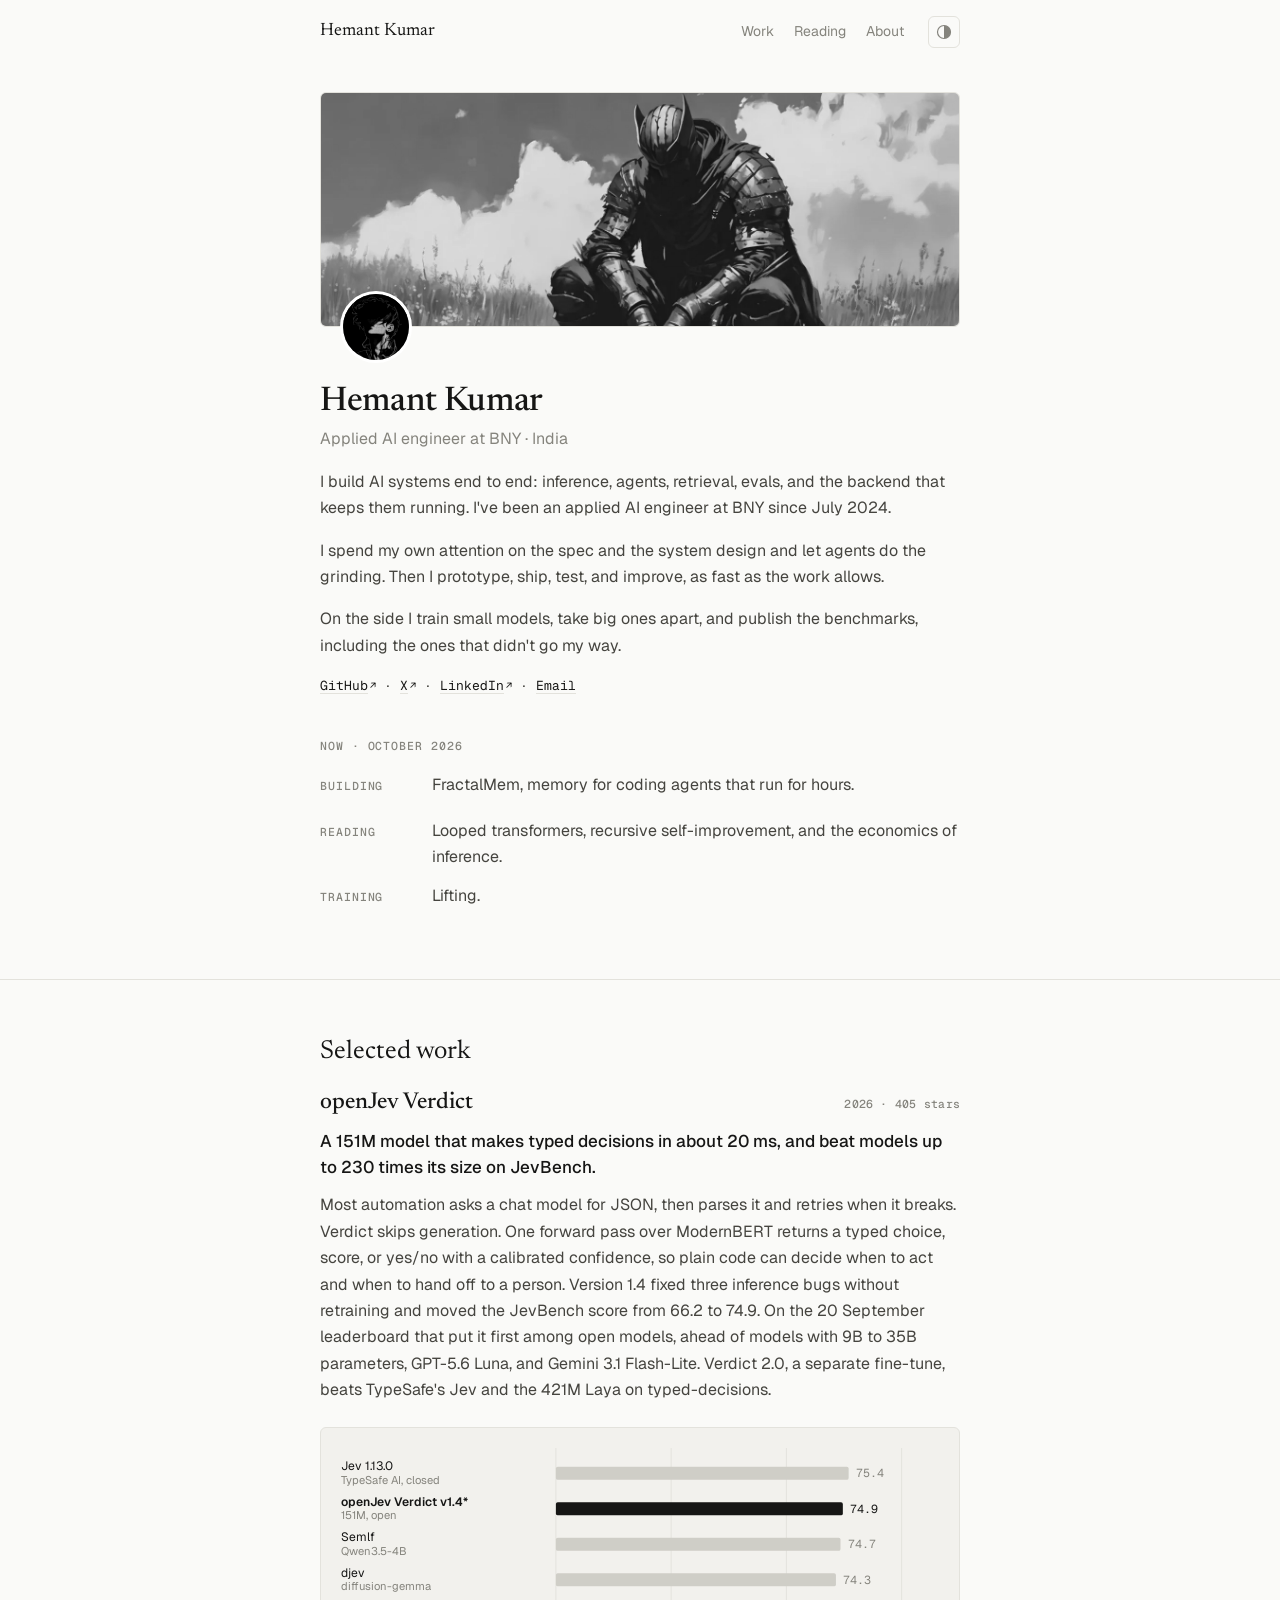
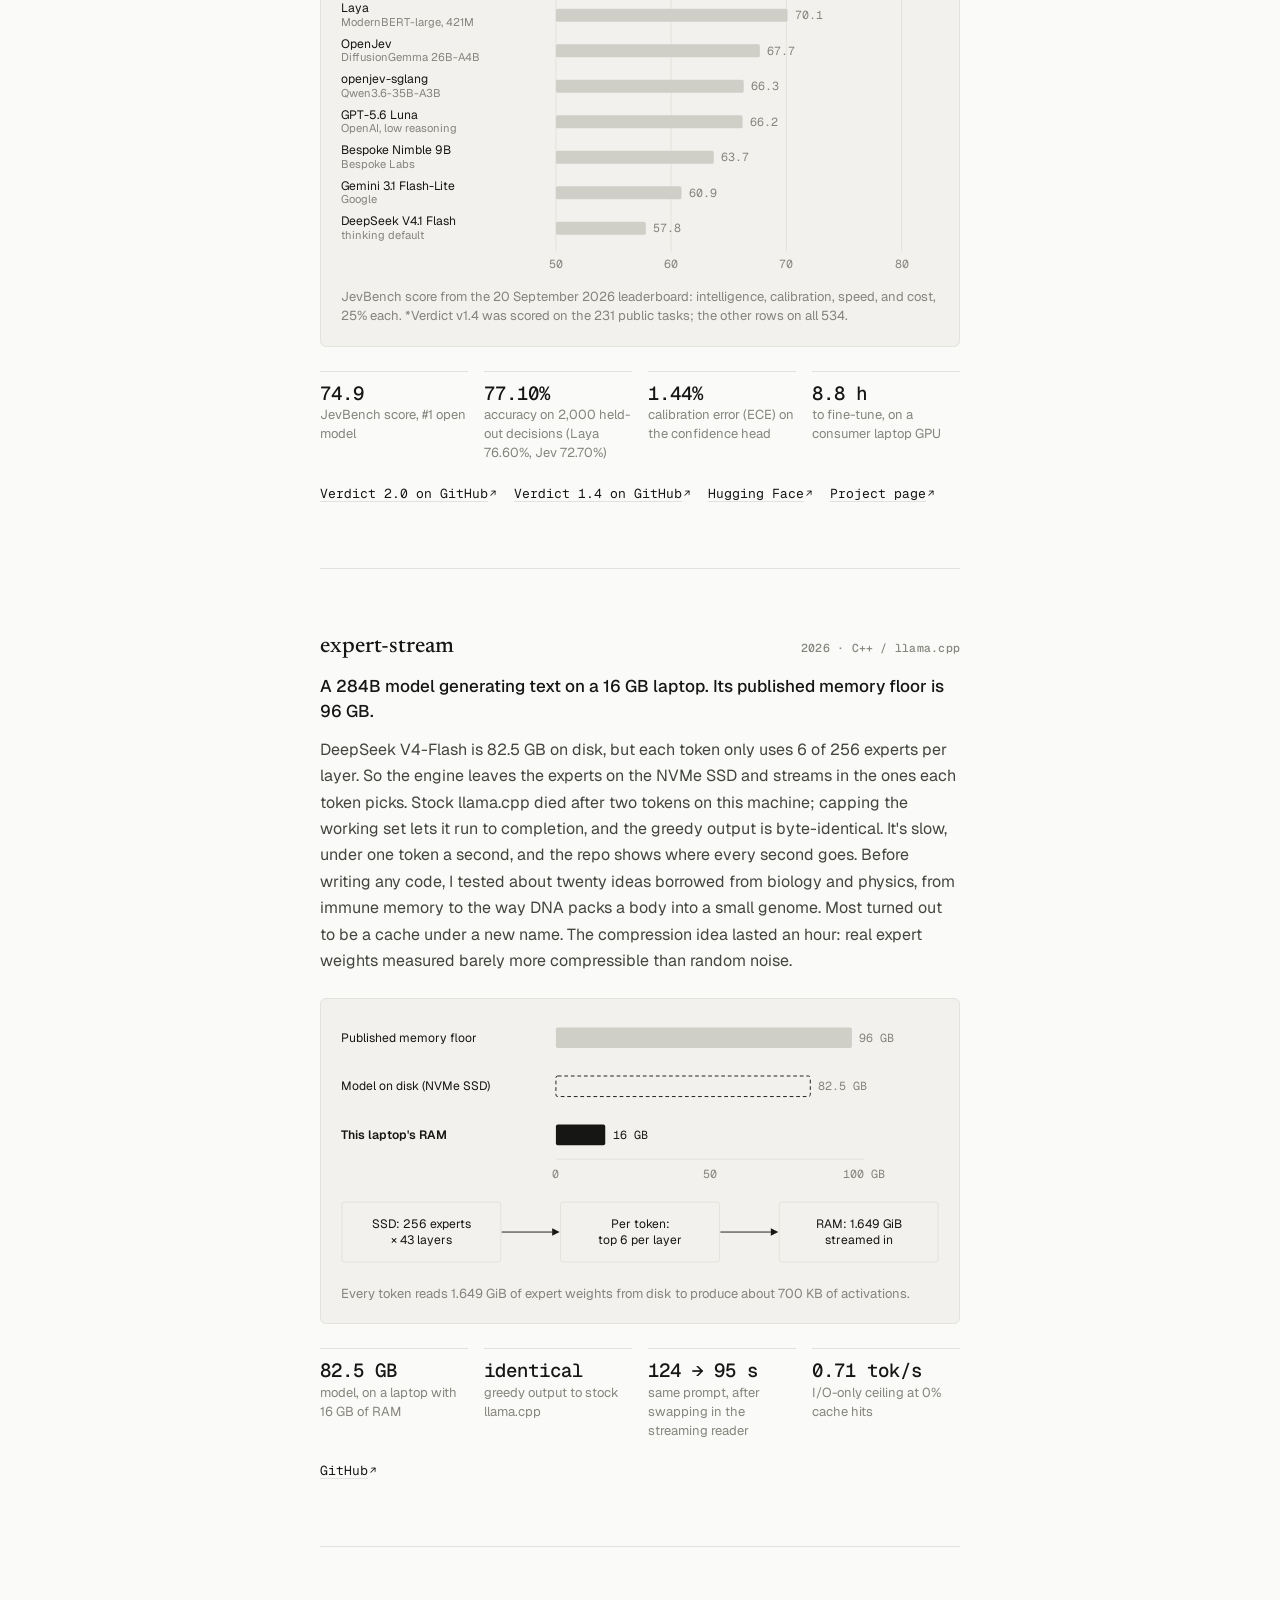
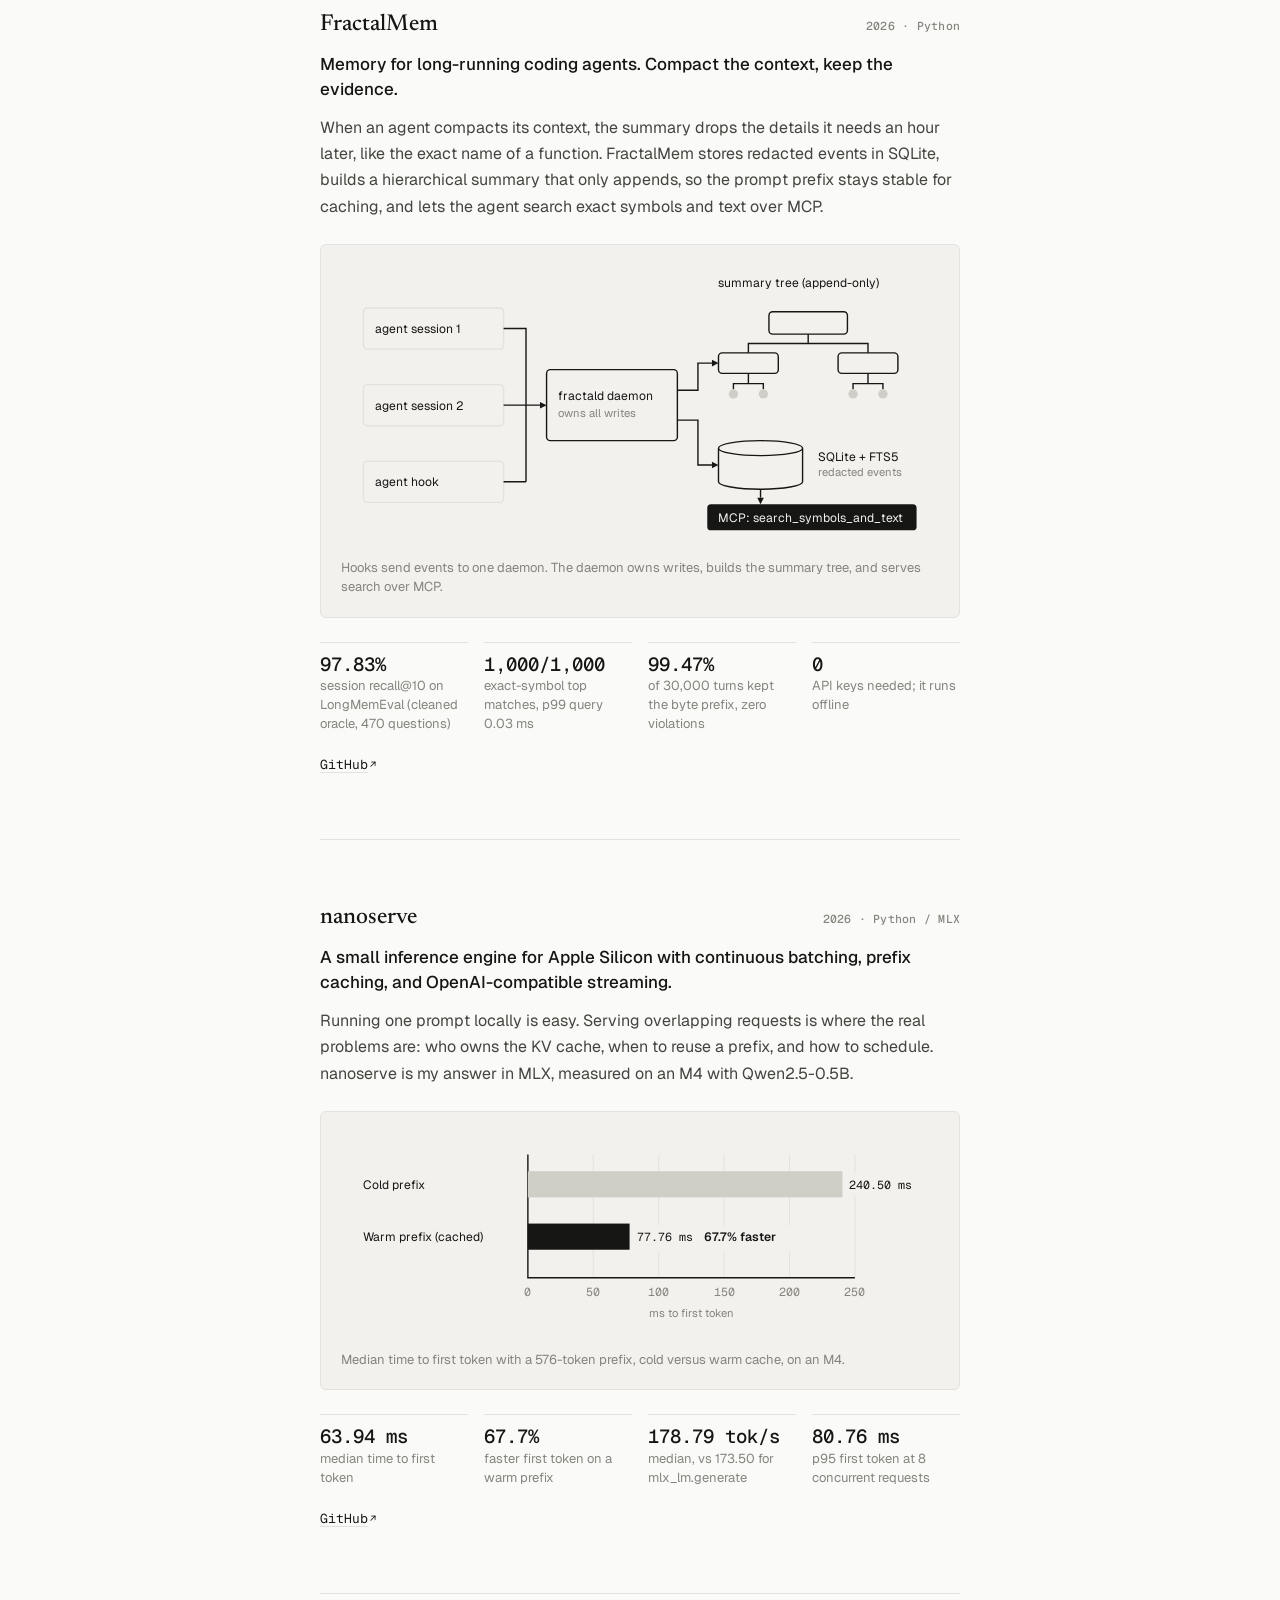
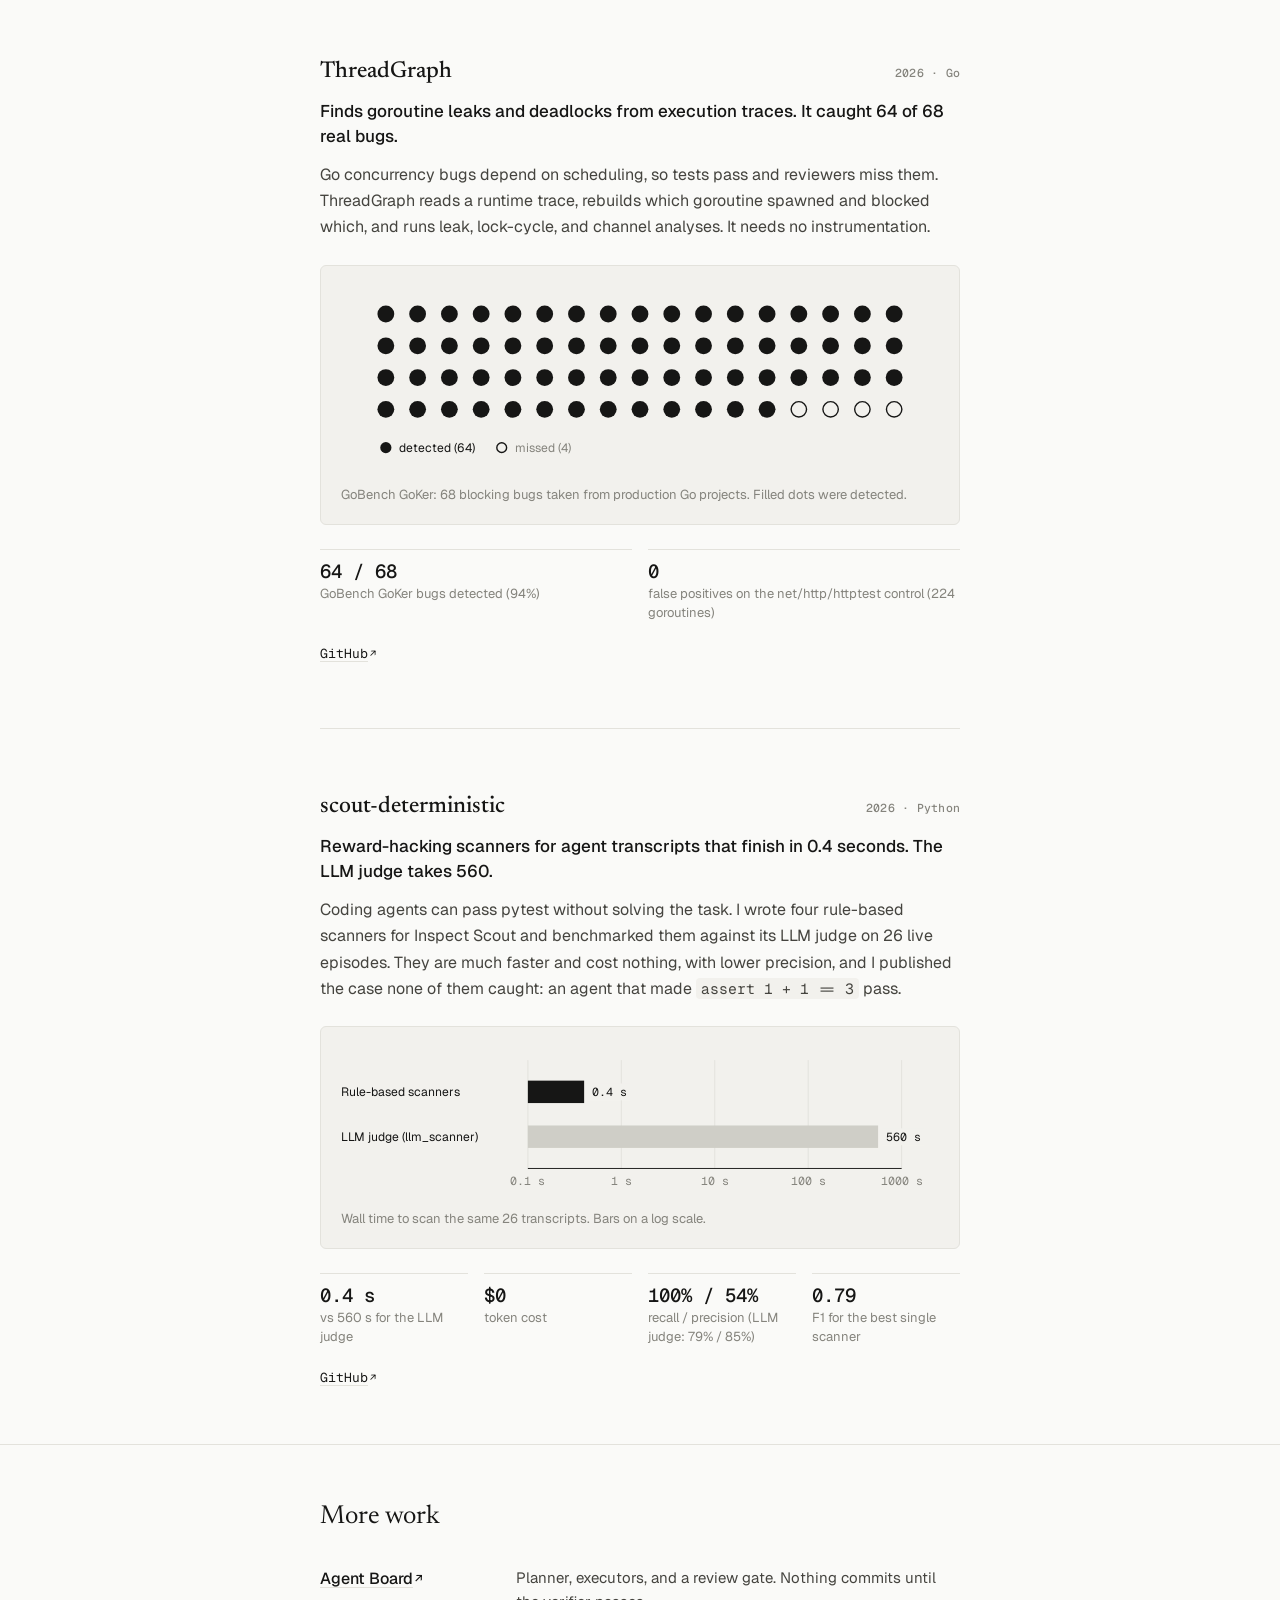
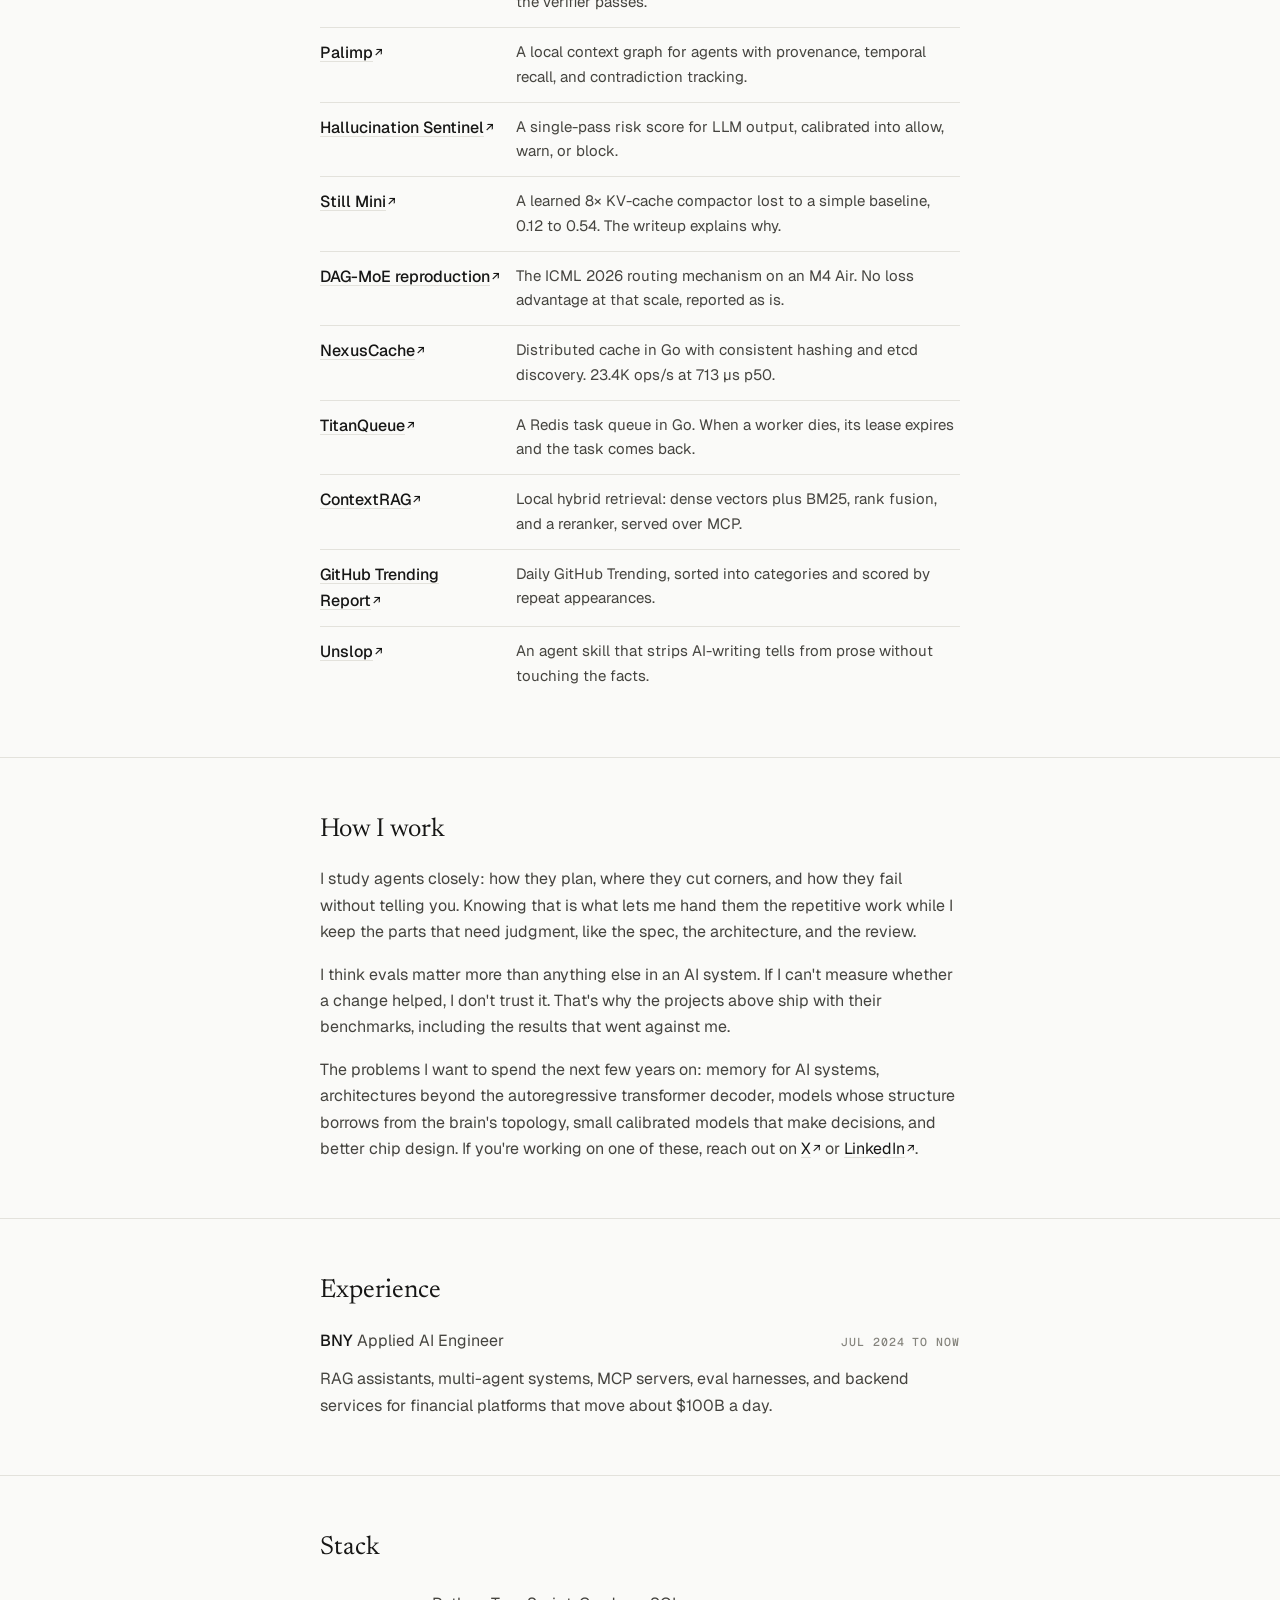
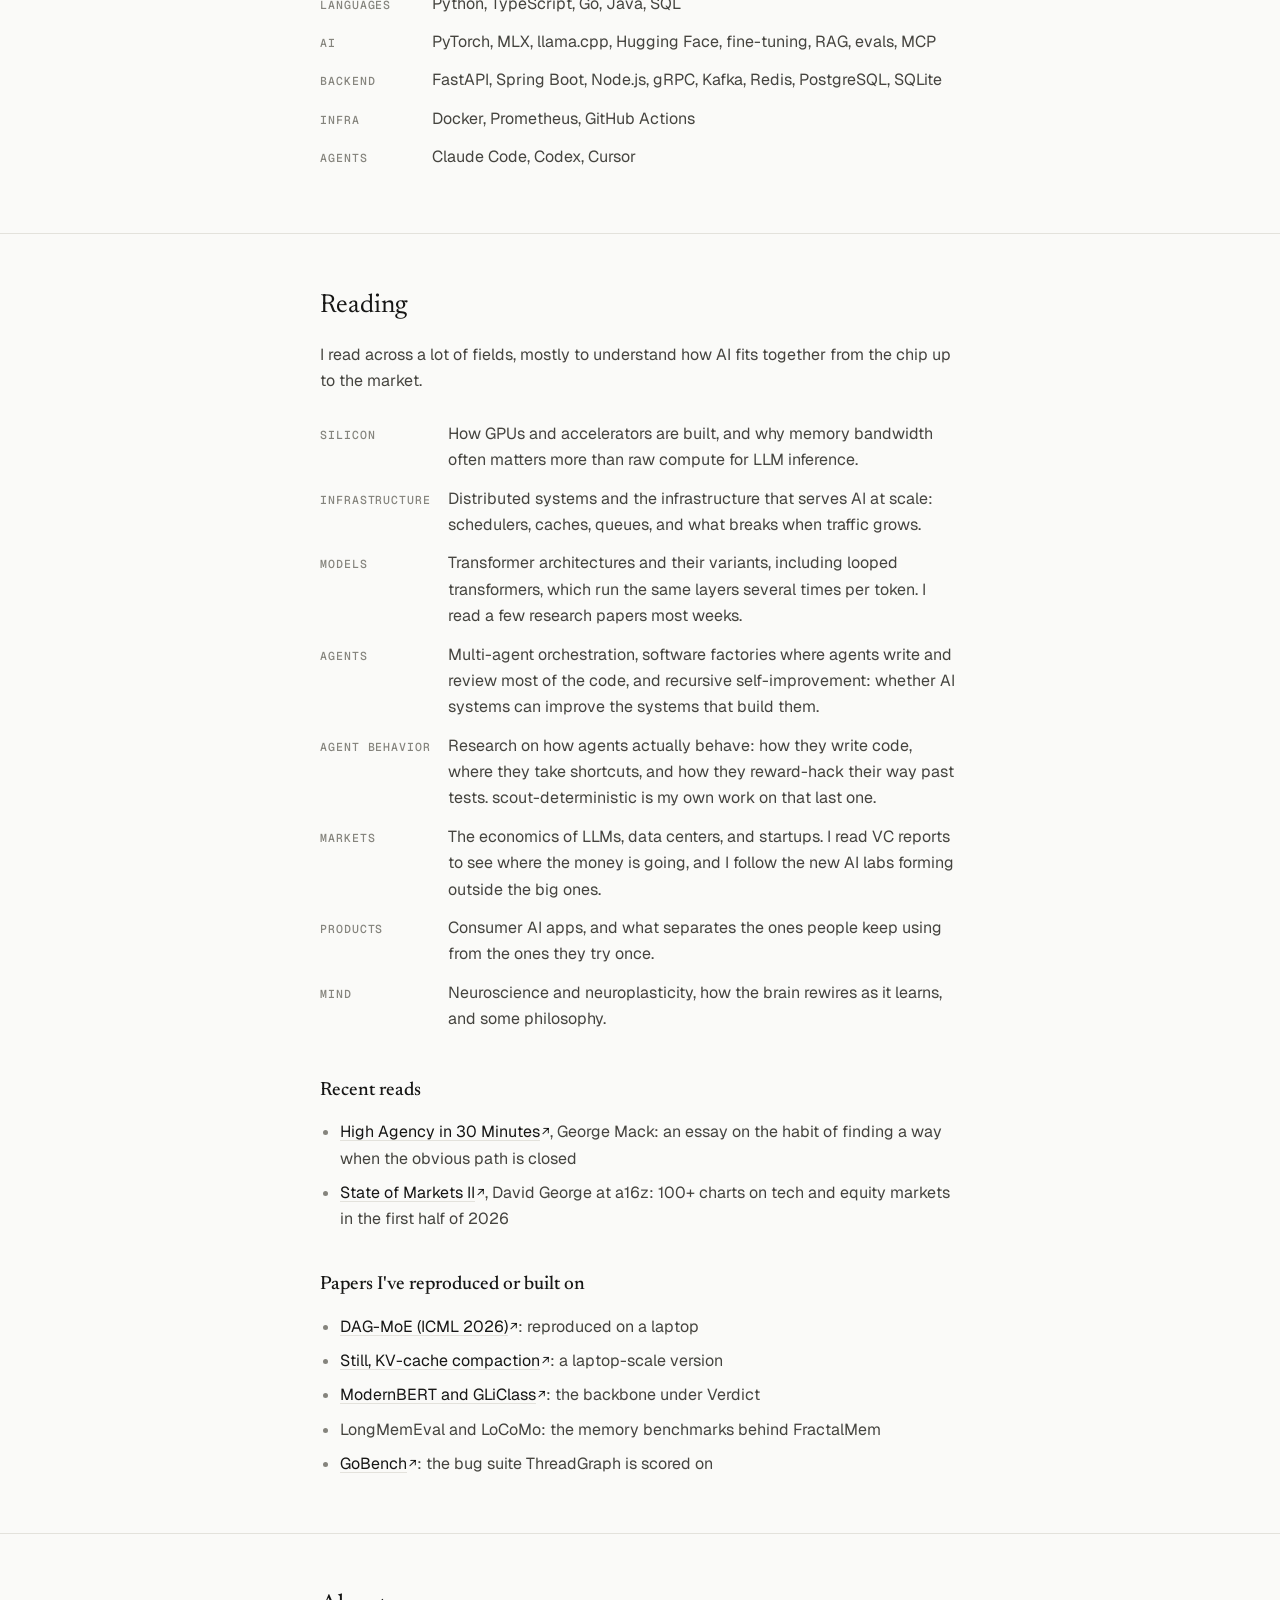
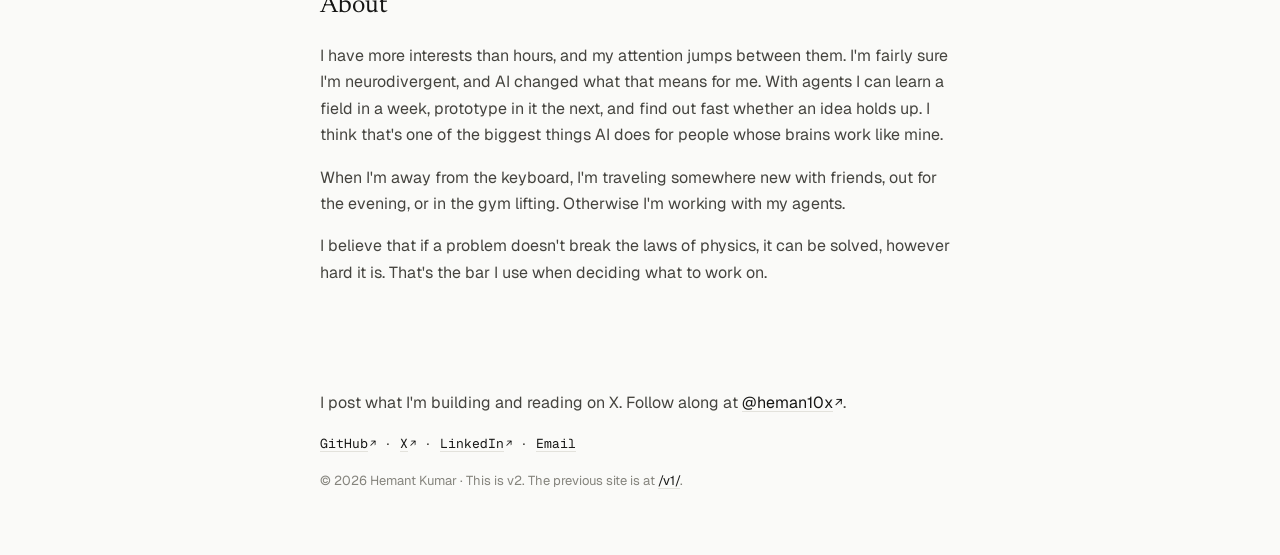
==== commit 6185f1e6: "content: add How I work section, physics belief, FractalMem link; trim lifting line Co-Authored-By: " ====
--- a/index.html
+++ b/index.html
@@ -17,15 +17,15 @@
 <link rel="preconnect" href="https://fonts.googleapis.com">
 <link rel="preconnect" href="https://fonts.gstatic.com" crossorigin>
 <link rel="stylesheet" href="https://fonts.googleapis.com/css2?family=Geist:wght@400;500;600&amp;family=Geist+Mono:wght@400;500&amp;family=Newsreader:opsz,wght@6..72,400;6..72,500&amp;display=swap">
-<link rel="stylesheet" href="style.css">
+<link rel="stylesheet" href="style.css?v=5">
 <script>
   try {
     var saved = localStorage.getItem("theme");
     if (saved === "light" || saved === "dark") document.documentElement.dataset.theme = saved;
   } catch (e) {}
 </script>
-<script src="theme.js" defer></script>
-<script src="motion.js" defer></script>
+<script src="theme.js?v=5" defer></script>
+<script src="motion.js?v=5" defer></script>
 </head>
 <body id="top">
 <a class="skip-link" href="#work">Skip to work</a>
@@ -53,7 +53,7 @@
   <div class="intro">
     <div class="wrap">
       <figure class="banner" tabindex="0">
-        <img src="banner-knight.webp" alt="A knight in dark armor kneeling in a field of blue flowers under a summer sky" width="1360" height="687">
+        <img src="banner-knight.webp?v=5" alt="A knight in dark armor kneeling in a field of blue flowers under a summer sky" width="1360" height="687">
       </figure>
       <img class="avatar" src="/hemant-avatar-halftone.webp" alt="Hemant Kumar" width="72" height="72">
       <h1>Hemant Kumar</h1>
@@ -68,7 +68,7 @@
         <dl class="rows">
           <div><dt class="label">Building</dt><dd>FractalMem, memory for coding agents that run for hours.</dd></div>
           <div><dt class="label">Reading</dt><dd>Looped transformers, recursive self-improvement, and the economics of inference.</dd></div>
-          <div><dt class="label">Training</dt><dd>Lifting, five days a week.</dd></div>
+          <div><dt class="label">Training</dt><dd>Lifting.</dd></div>
         </dl>
       </div>
     </div>
@@ -328,7 +328,7 @@
       <article class="project" id="p-fractalmem">
         <div class="project-head">
           <h3>FractalMem</h3>
-          <p class="label">2026 · Private for now</p>
+          <p class="label">2026 · Python</p>
         </div>
         <p class="hook">Memory for long-running coding agents. Compact the context, keep the evidence.</p>
         <p class="project-body">When an agent compacts its context, the summary drops the details it needs an hour later, like the exact name of a function. FractalMem stores redacted events in SQLite, builds a hierarchical summary that only appends, so the prompt prefix stays stable for caching, and lets the agent search exact symbols and text over MCP.</p>
@@ -430,7 +430,7 @@
           <div><dt>0</dt><dd>API keys needed; it runs offline</dd></div>
         </dl>
         <p class="project-links">
-          <span>Source on request</span>
+          <a href="https://github.com/Heman10x-NGU/fractal-mem" target="_blank" rel="noopener"><span class="nw">GitHub<span class="ext" aria-hidden="true">↗</span></span></a>
         </p>
       </article>
 
@@ -767,6 +767,15 @@
     </div>
   </section>
 
+  <section class="section" id="how" aria-labelledby="how-title">
+    <div class="wrap">
+      <h2 id="how-title">How I work</h2>
+      <p>I study agents closely: how they plan, where they cut corners, and how they fail without telling you. Knowing that is what lets me hand them the repetitive work while I keep the parts that need judgment, like the spec, the architecture, and the review.</p>
+      <p>I think evals matter more than anything else in an AI system. If I can't measure whether a change helped, I don't trust it. That's why the projects above ship with their benchmarks, including the results that went against me.</p>
+      <p>The problems I want to spend the next few years on: memory for AI systems, architectures beyond the autoregressive transformer decoder, models whose structure borrows from the brain's topology, small calibrated models that make decisions, and better chip design. If you're working on one of these, reach out on <a href="https://x.com/heman10x" target="_blank" rel="noopener"><span class="nw">X<span class="ext" aria-hidden="true">↗</span></span></a> or <a href="https://www.linkedin.com/in/heman10x/" target="_blank" rel="noopener"><span class="nw">LinkedIn<span class="ext" aria-hidden="true">↗</span></span></a>.</p>
+    </div>
+  </section>
+
   <section class="section" aria-labelledby="experience-title">
     <div class="wrap">
       <h2 id="experience-title">Experience</h2>
@@ -826,7 +835,8 @@
     <div class="wrap">
       <h2 id="about-title">About</h2>
       <p>I have more interests than hours, and my attention jumps between them. I'm fairly sure I'm neurodivergent, and AI changed what that means for me. With agents I can learn a field in a week, prototype in it the next, and find out fast whether an idea holds up. I think that's one of the biggest things AI does for people whose brains work like mine.</p>
-      <p>When I'm away from the keyboard, I'm traveling somewhere new with friends, out for the evening, or in the gym. I lift five days a week. Otherwise I'm working with my agents.</p>
+      <p>When I'm away from the keyboard, I'm traveling somewhere new with friends, out for the evening, or in the gym lifting. Otherwise I'm working with my agents.</p>
+      <p>I believe that if a problem doesn't break the laws of physics, it can be solved, however hard it is. That's the bar I use when deciding what to work on.</p>
     </div>
   </section>
 </main>
--- a/style.css
+++ b/style.css
@@ -200,7 +200,8 @@
   line-height: 1.3;
   color: var(--ink);
 }
-.about p + p { margin-top: 16px; }
+.about p + p,
+#how p + p { margin-top: 16px; }
 
 /* 6. Definition rows (Now, Stack, Reading). Label column, then text. */
 .rows { --label-col: 96px; }
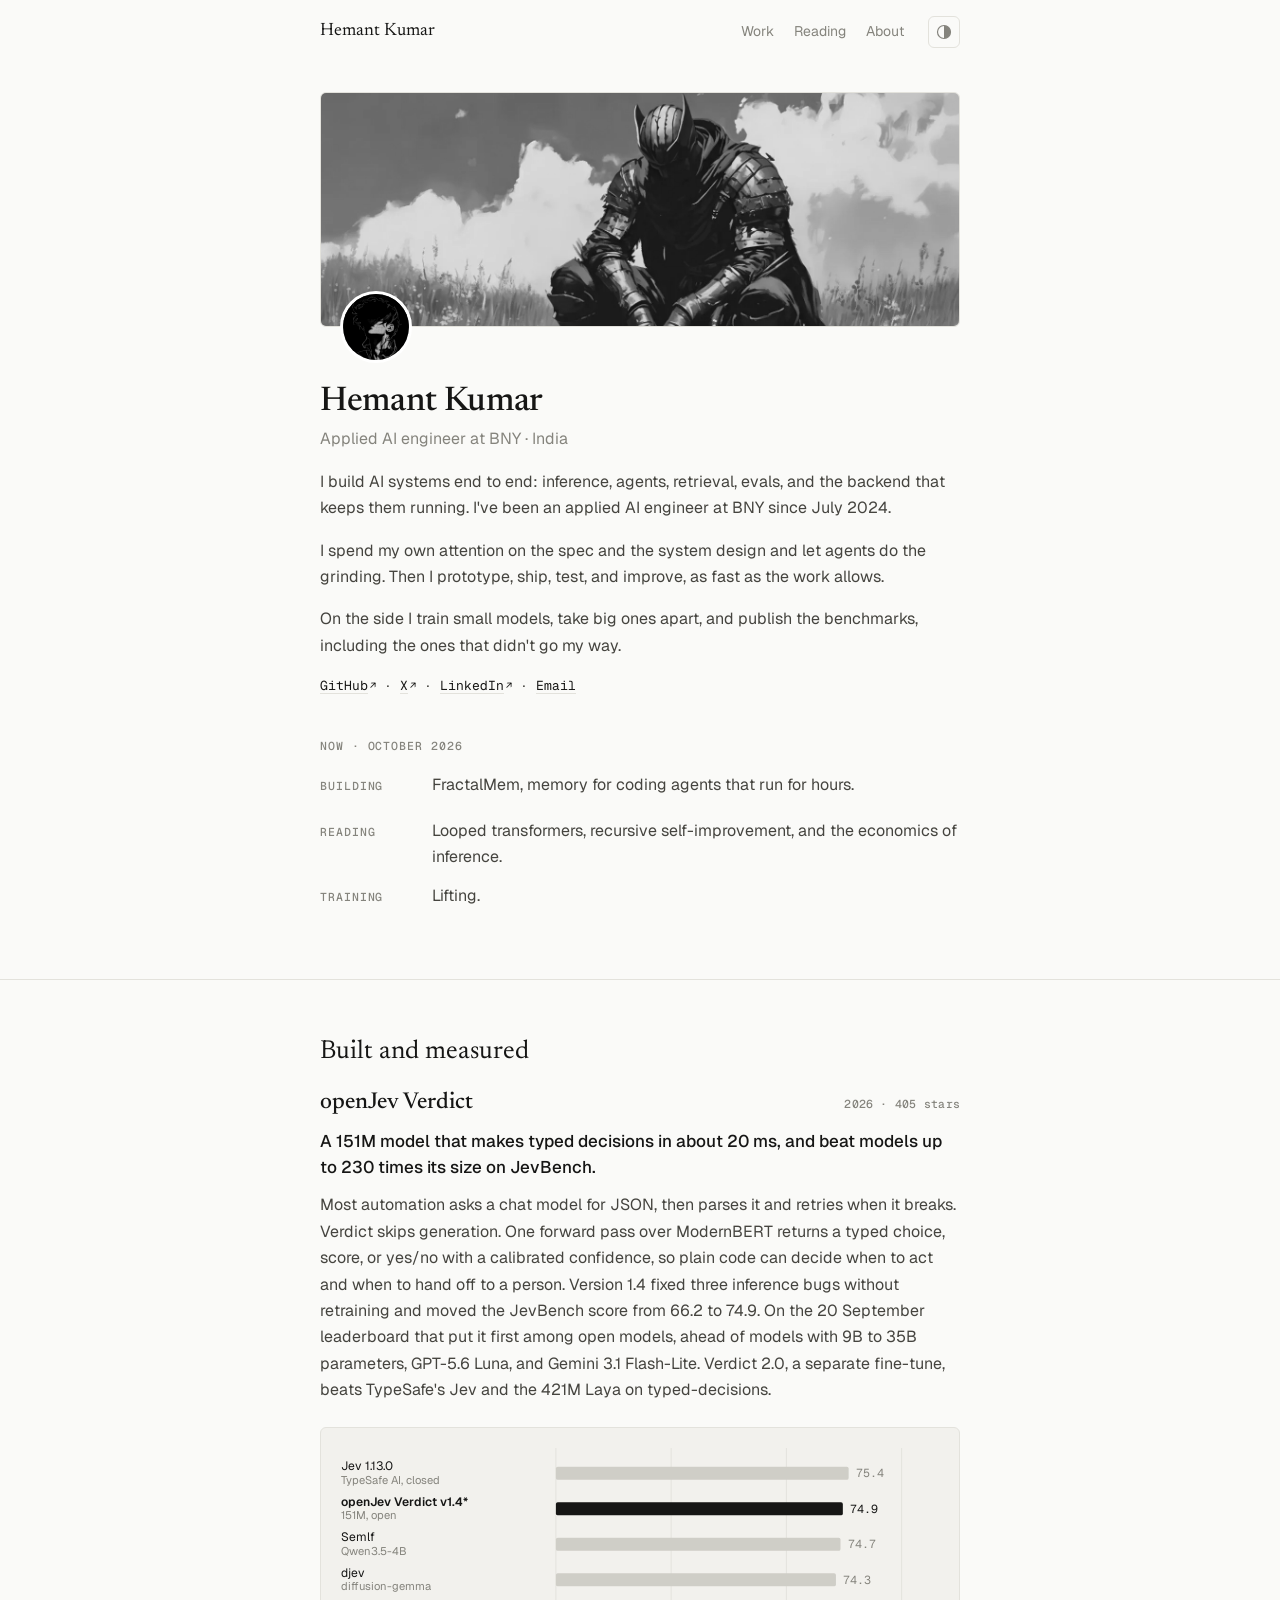
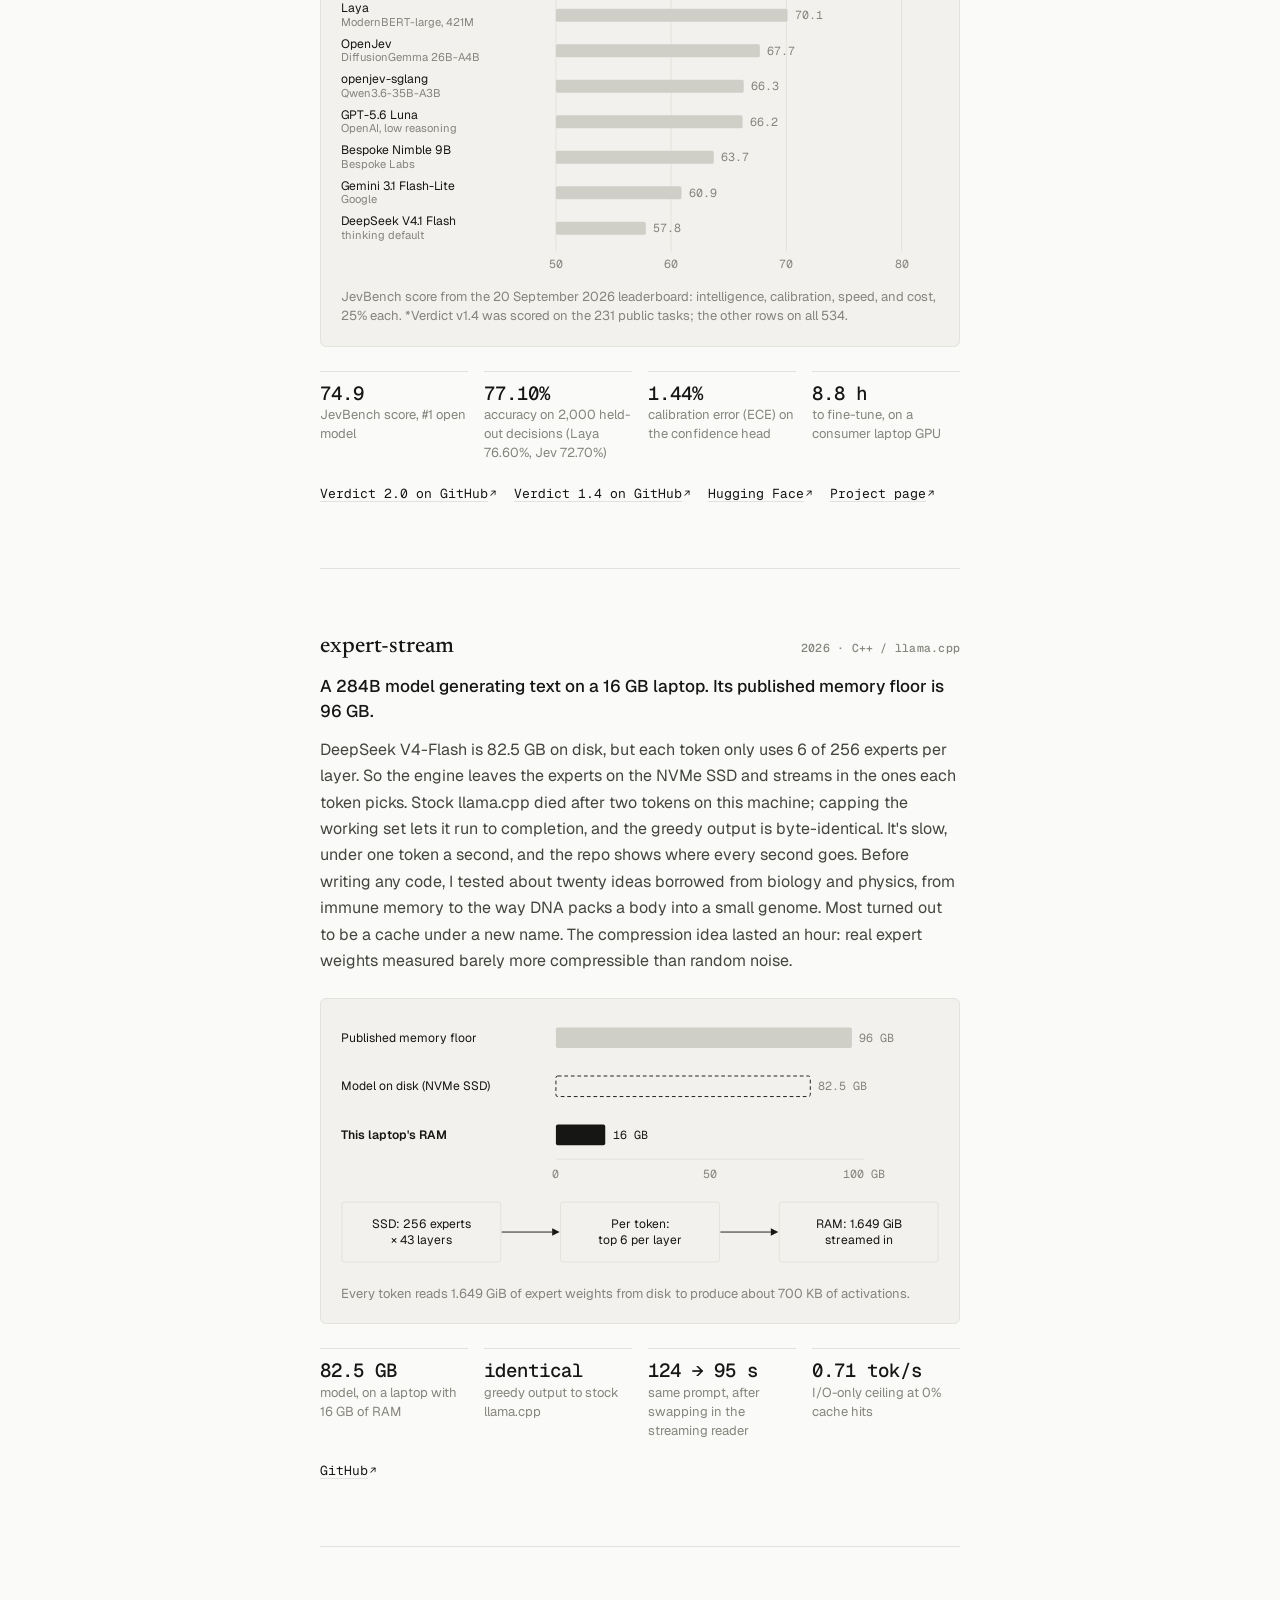
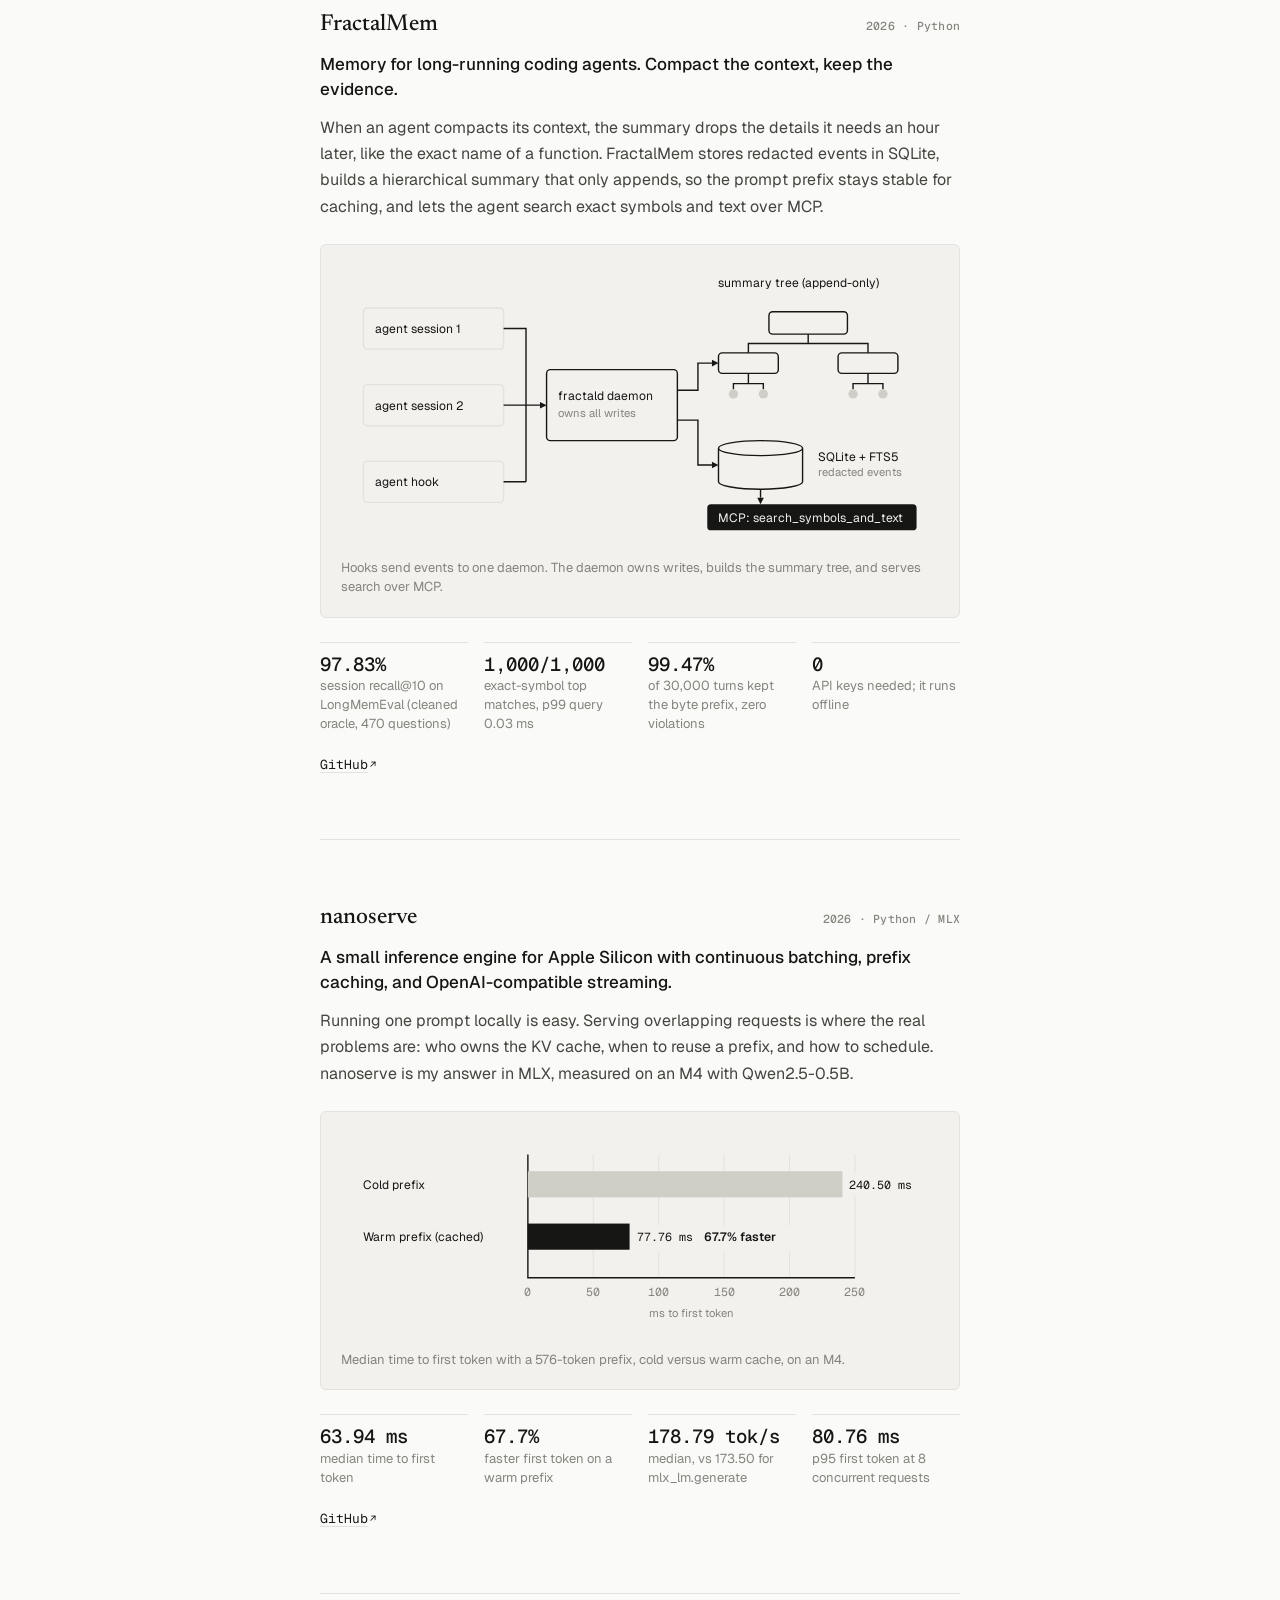
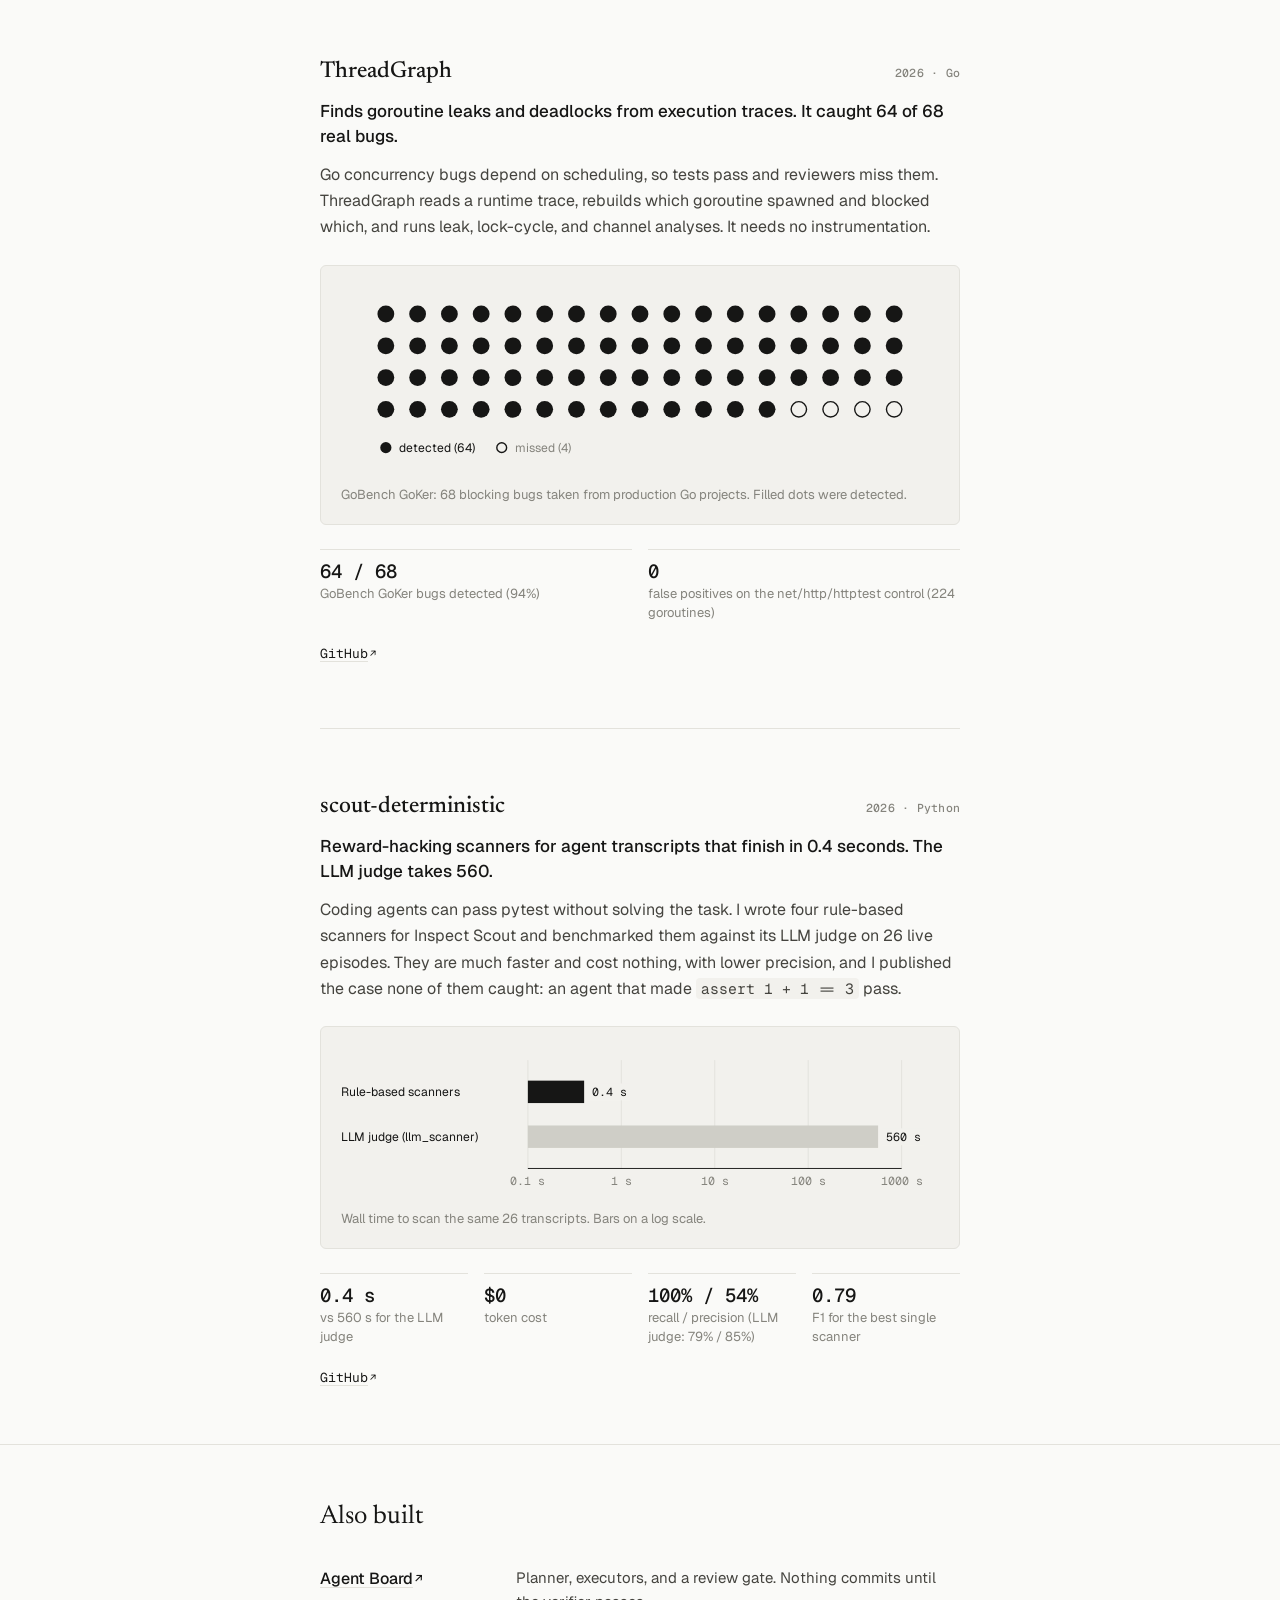
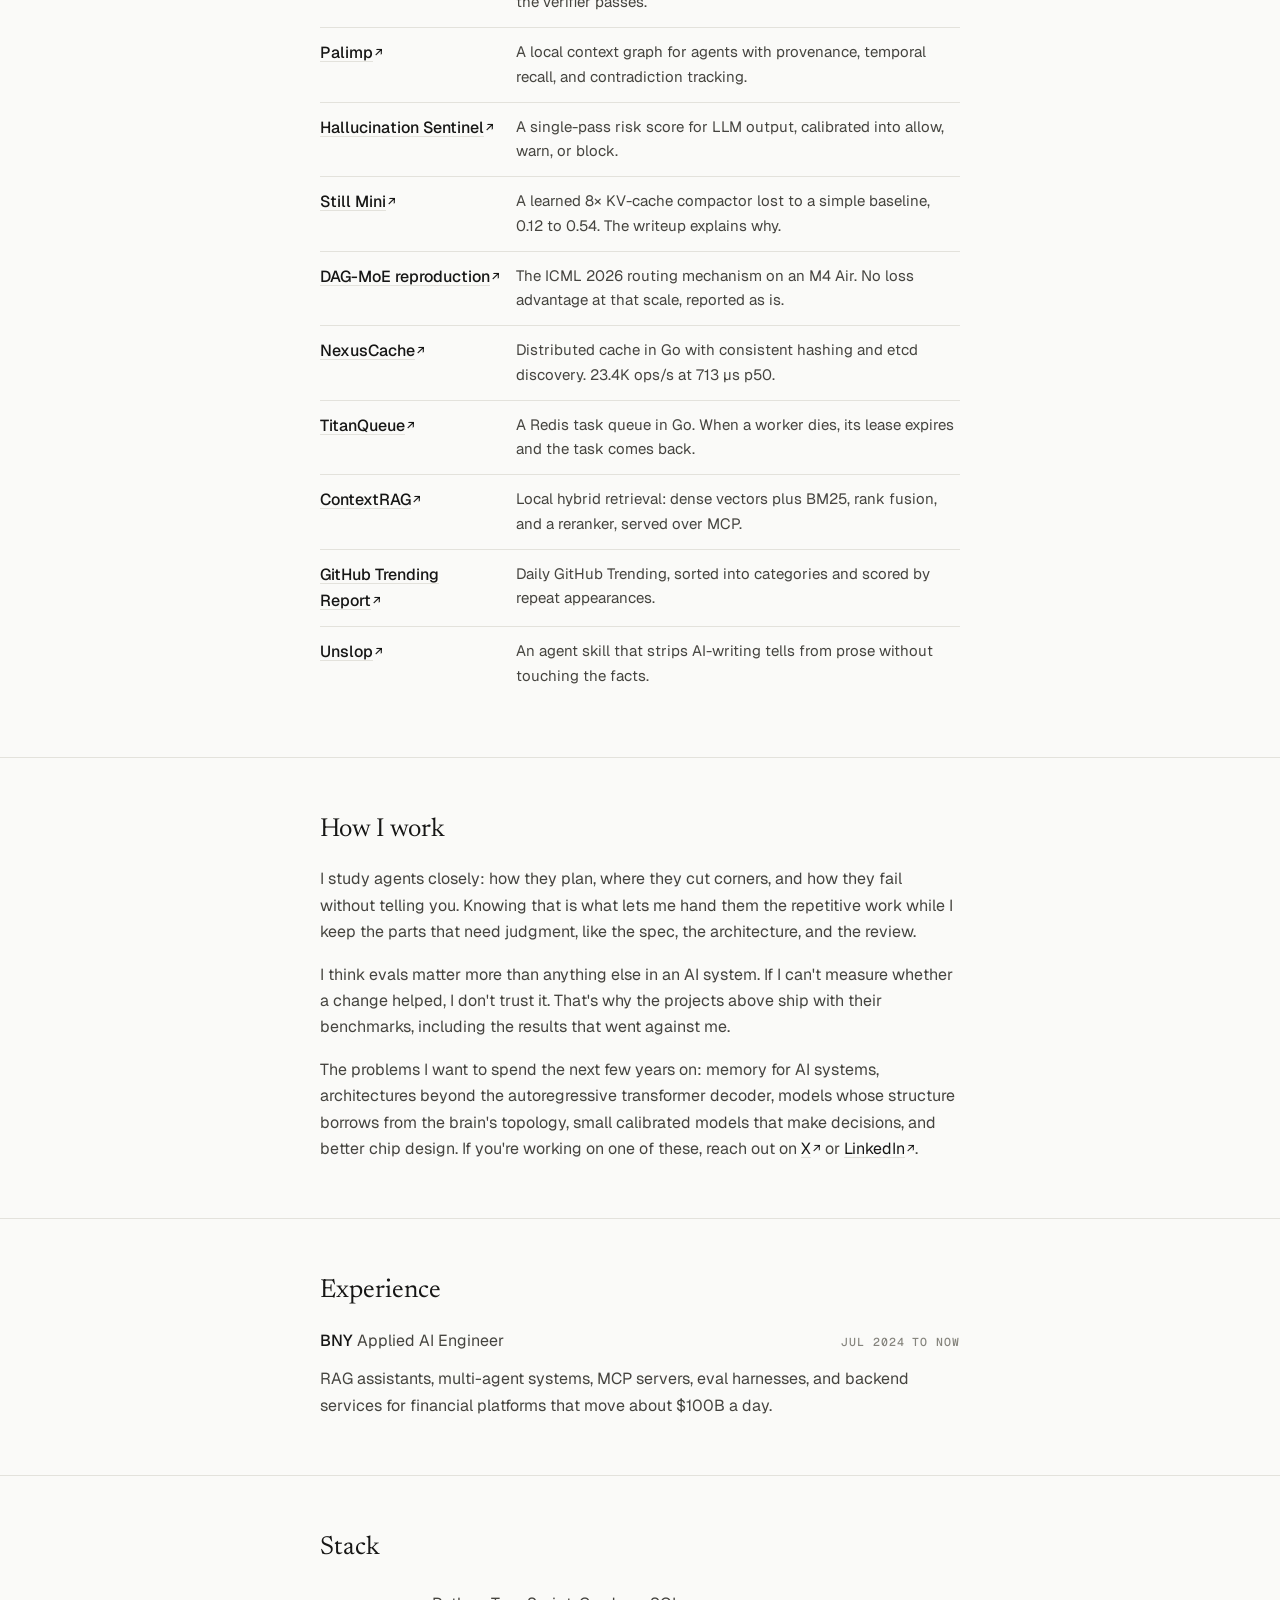
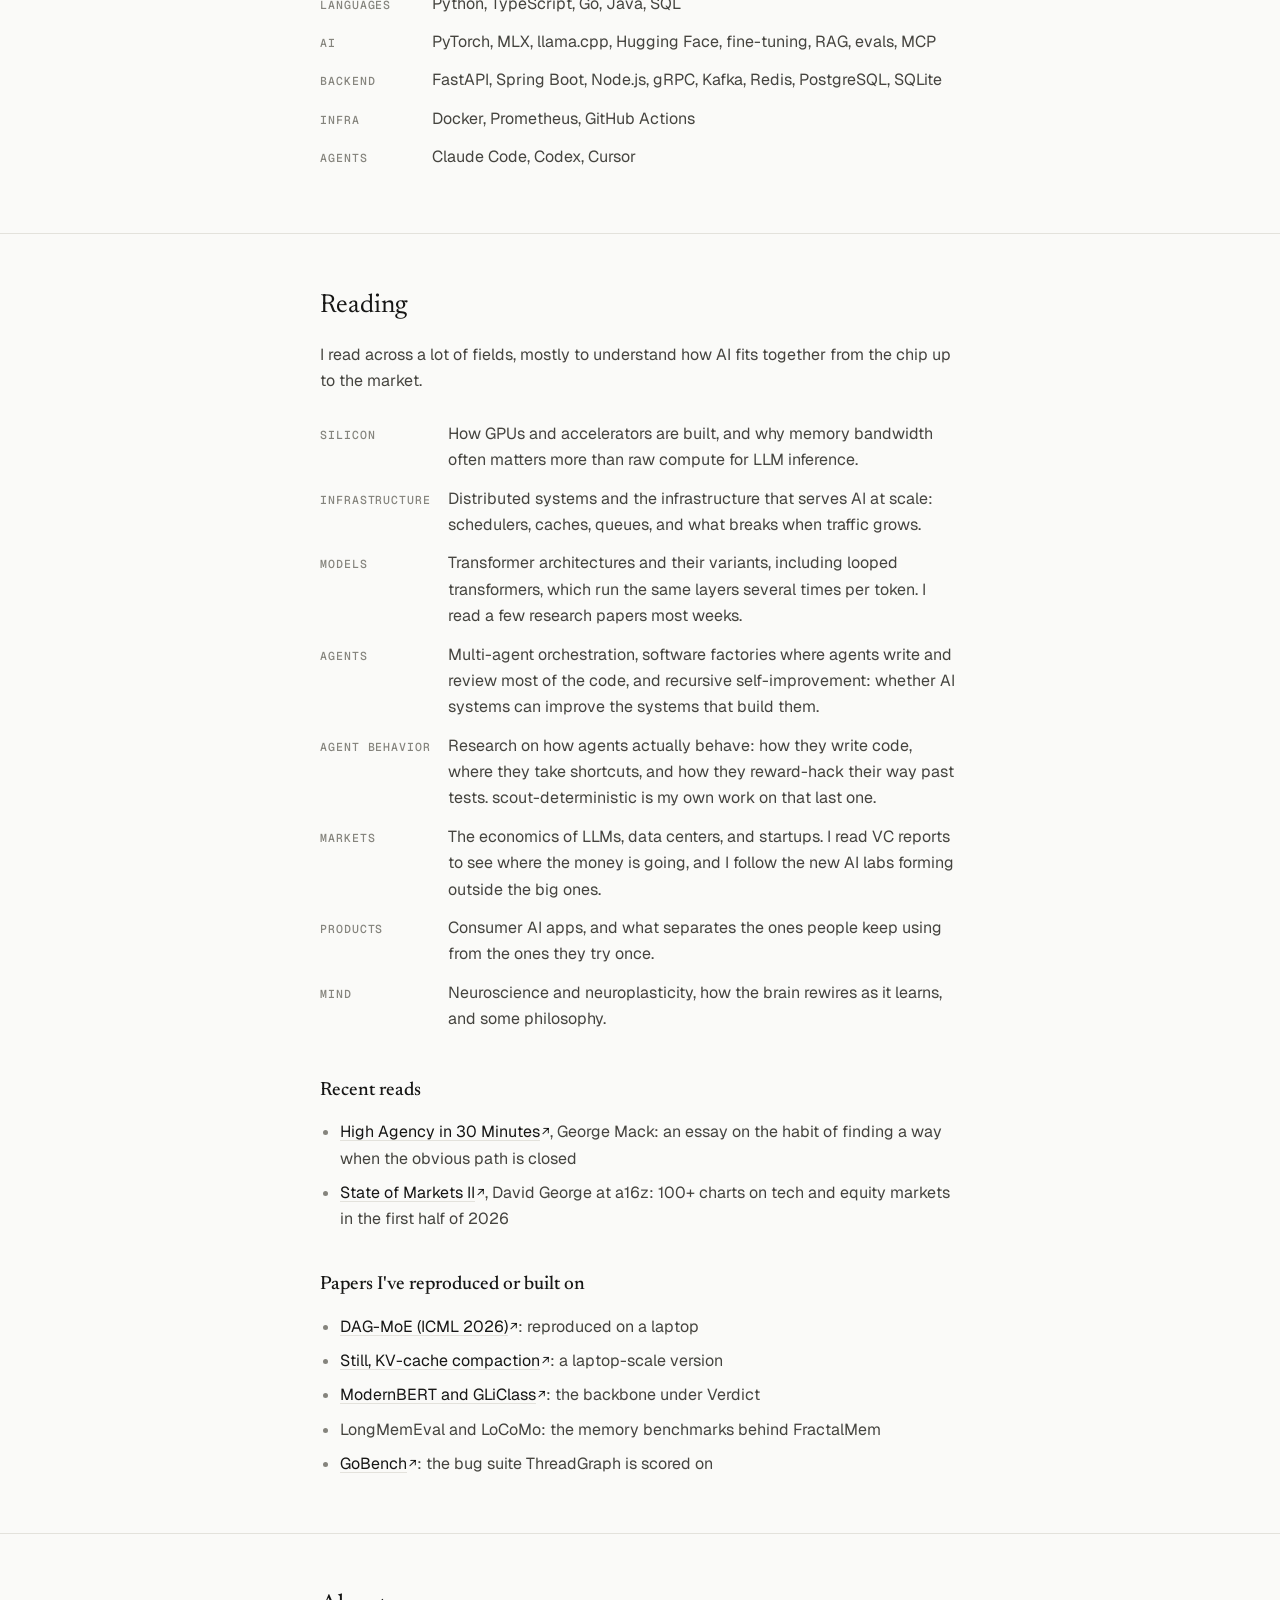
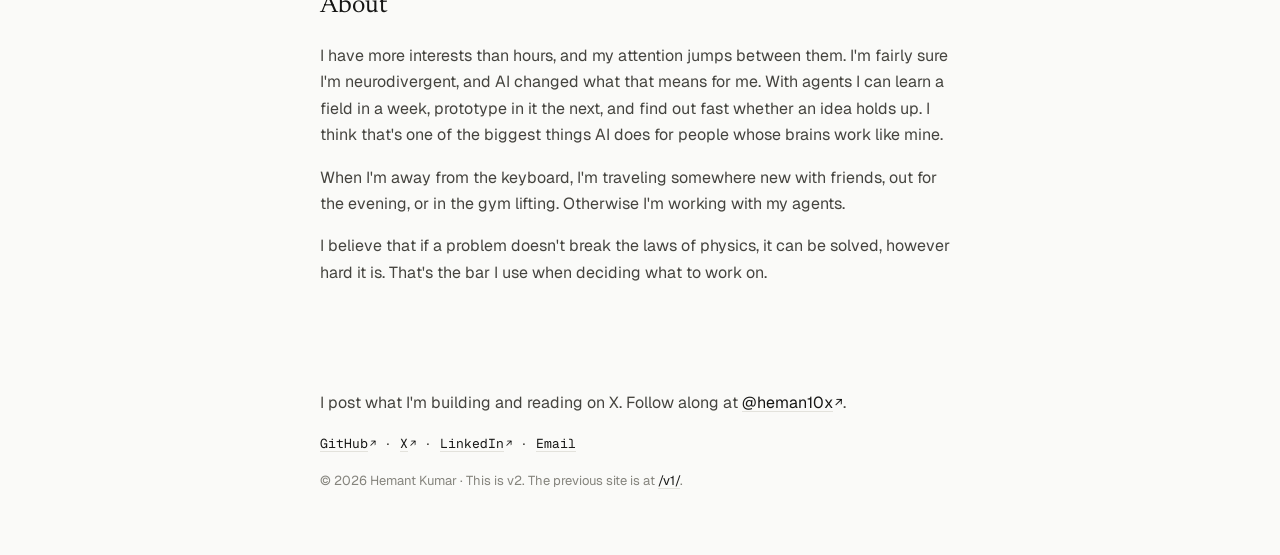
==== commit 654caed2: "content: rename project headings to Built and measured and Also built Co-Authored-By: Claude Opus 5." ====
--- a/index.html
+++ b/index.html
@@ -76,7 +76,7 @@
 
   <section class="section" id="work" aria-labelledby="work-title">
     <div class="wrap">
-      <h2 id="work-title">Selected work</h2>
+      <h2 id="work-title">Built and measured</h2>
 
       <article class="project" id="p-verdict">
         <div class="project-head">
@@ -751,7 +751,7 @@
 
   <section class="section" aria-labelledby="more-title">
     <div class="wrap">
-      <h2 id="more-title">More work</h2>
+      <h2 id="more-title">Also built</h2>
       <ul class="more">
         <li><a href="https://github.com/Heman10x-NGU/agent-board" target="_blank" rel="noopener">Agent <span class="nw">Board<span class="ext" aria-hidden="true">↗</span></span></a><span>Planner, executors, and a review gate. Nothing commits until the verifier passes.</span></li>
         <li><a href="https://github.com/Heman10x-NGU/palimp" target="_blank" rel="noopener"><span class="nw">Palimp<span class="ext" aria-hidden="true">↗</span></span></a><span>A local context graph for agents with provenance, temporal recall, and contradiction tracking.</span></li>
